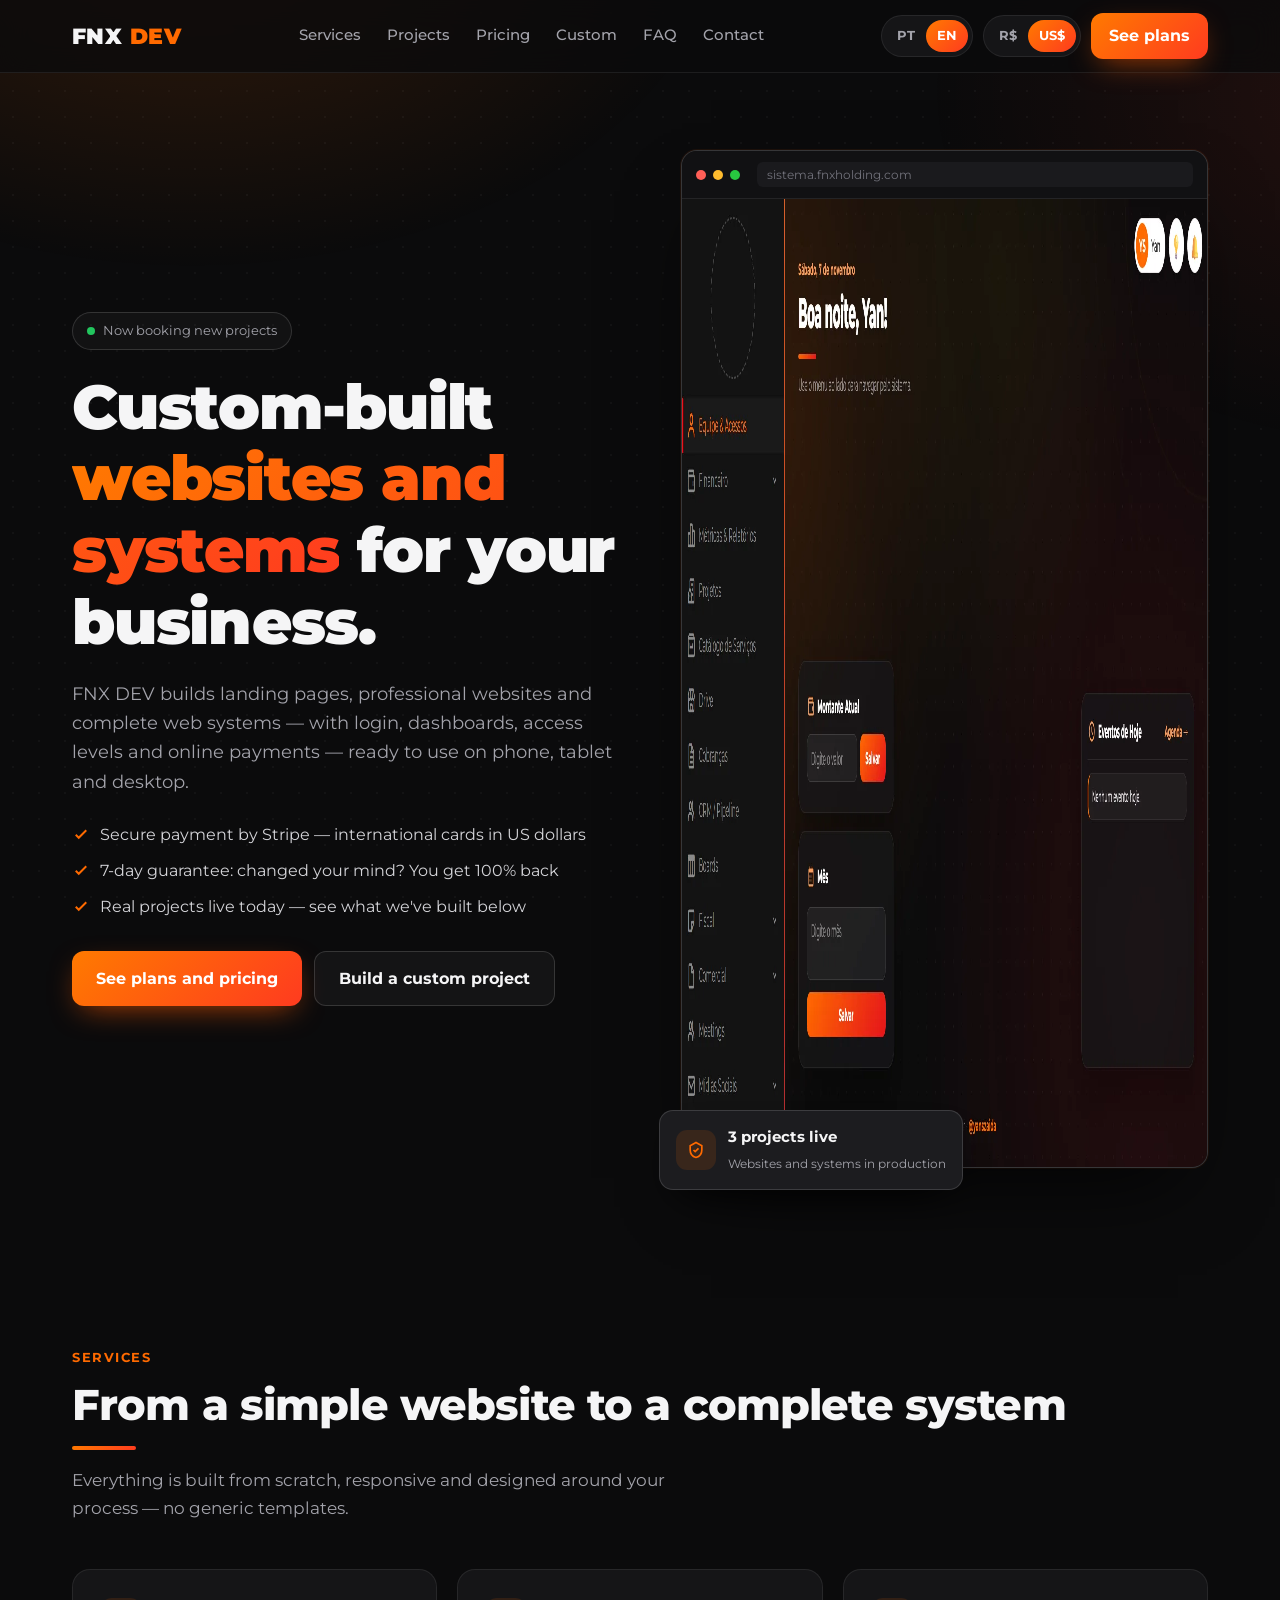
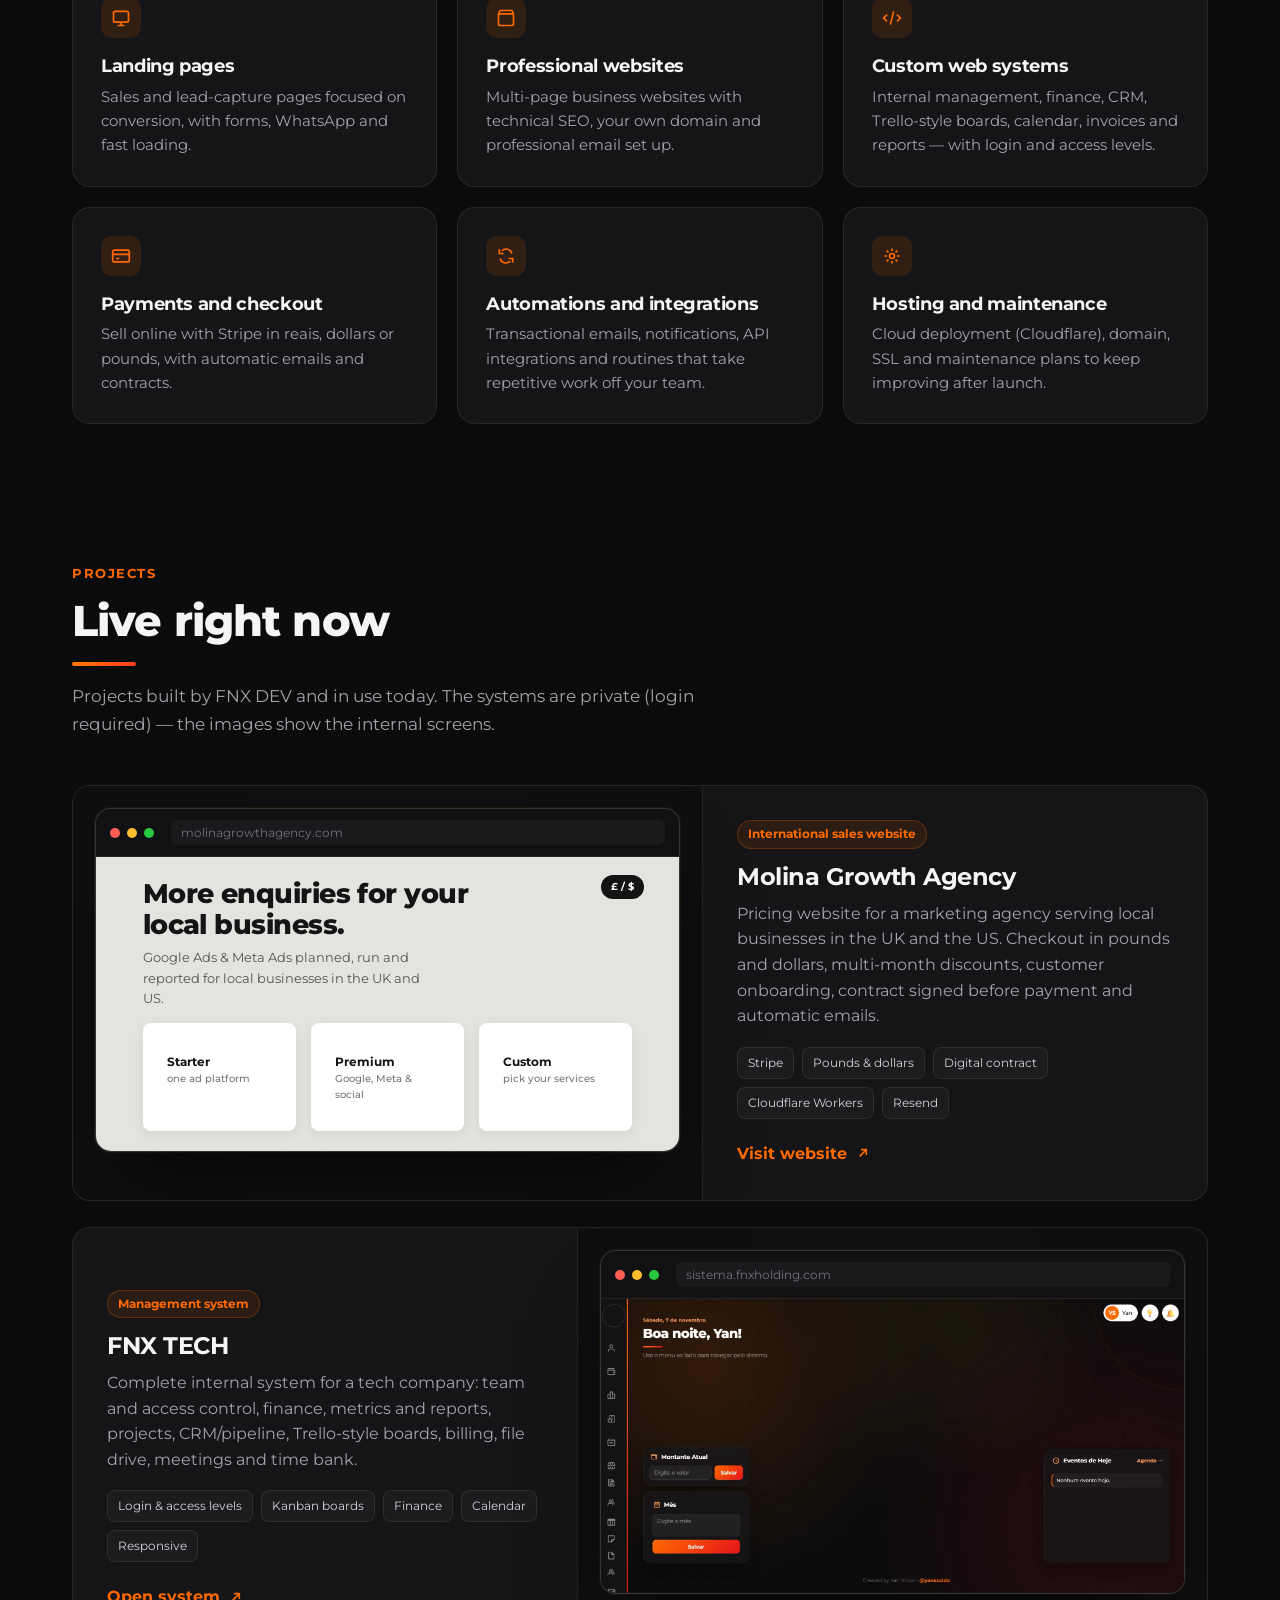
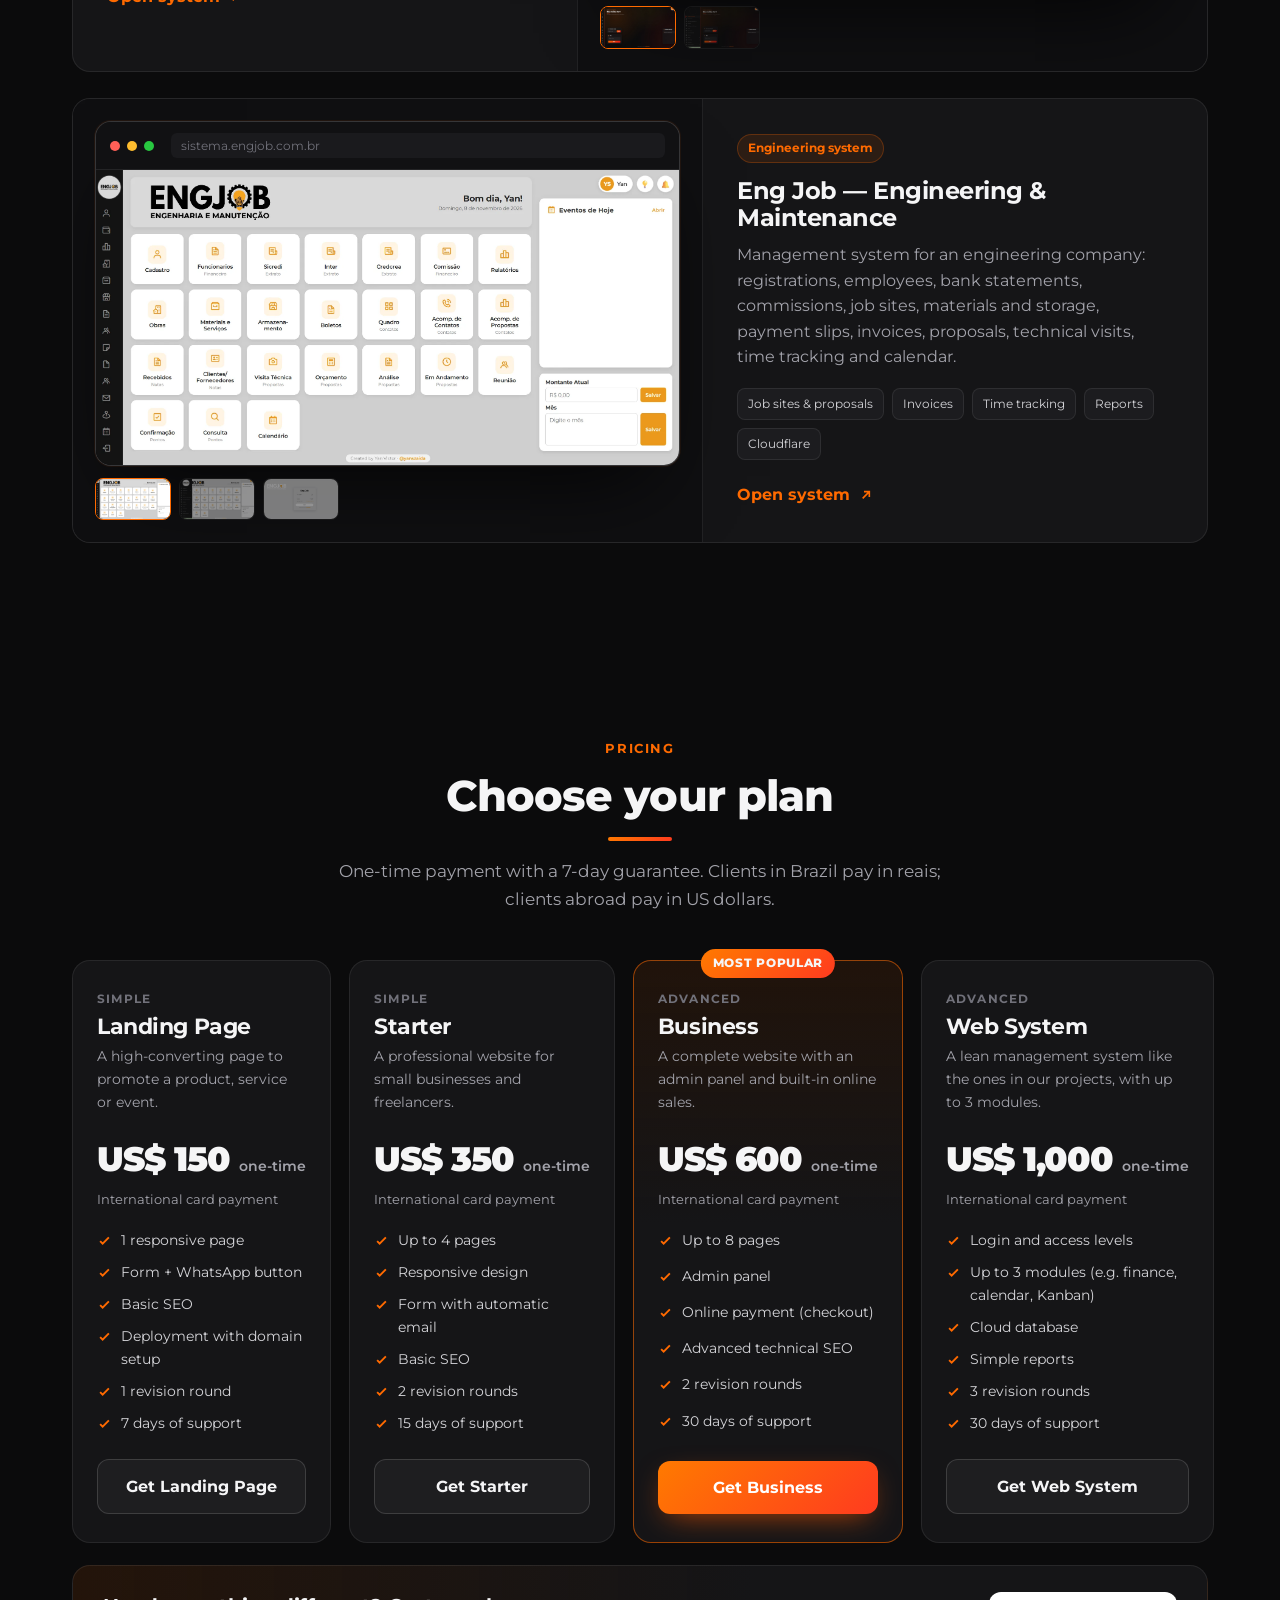
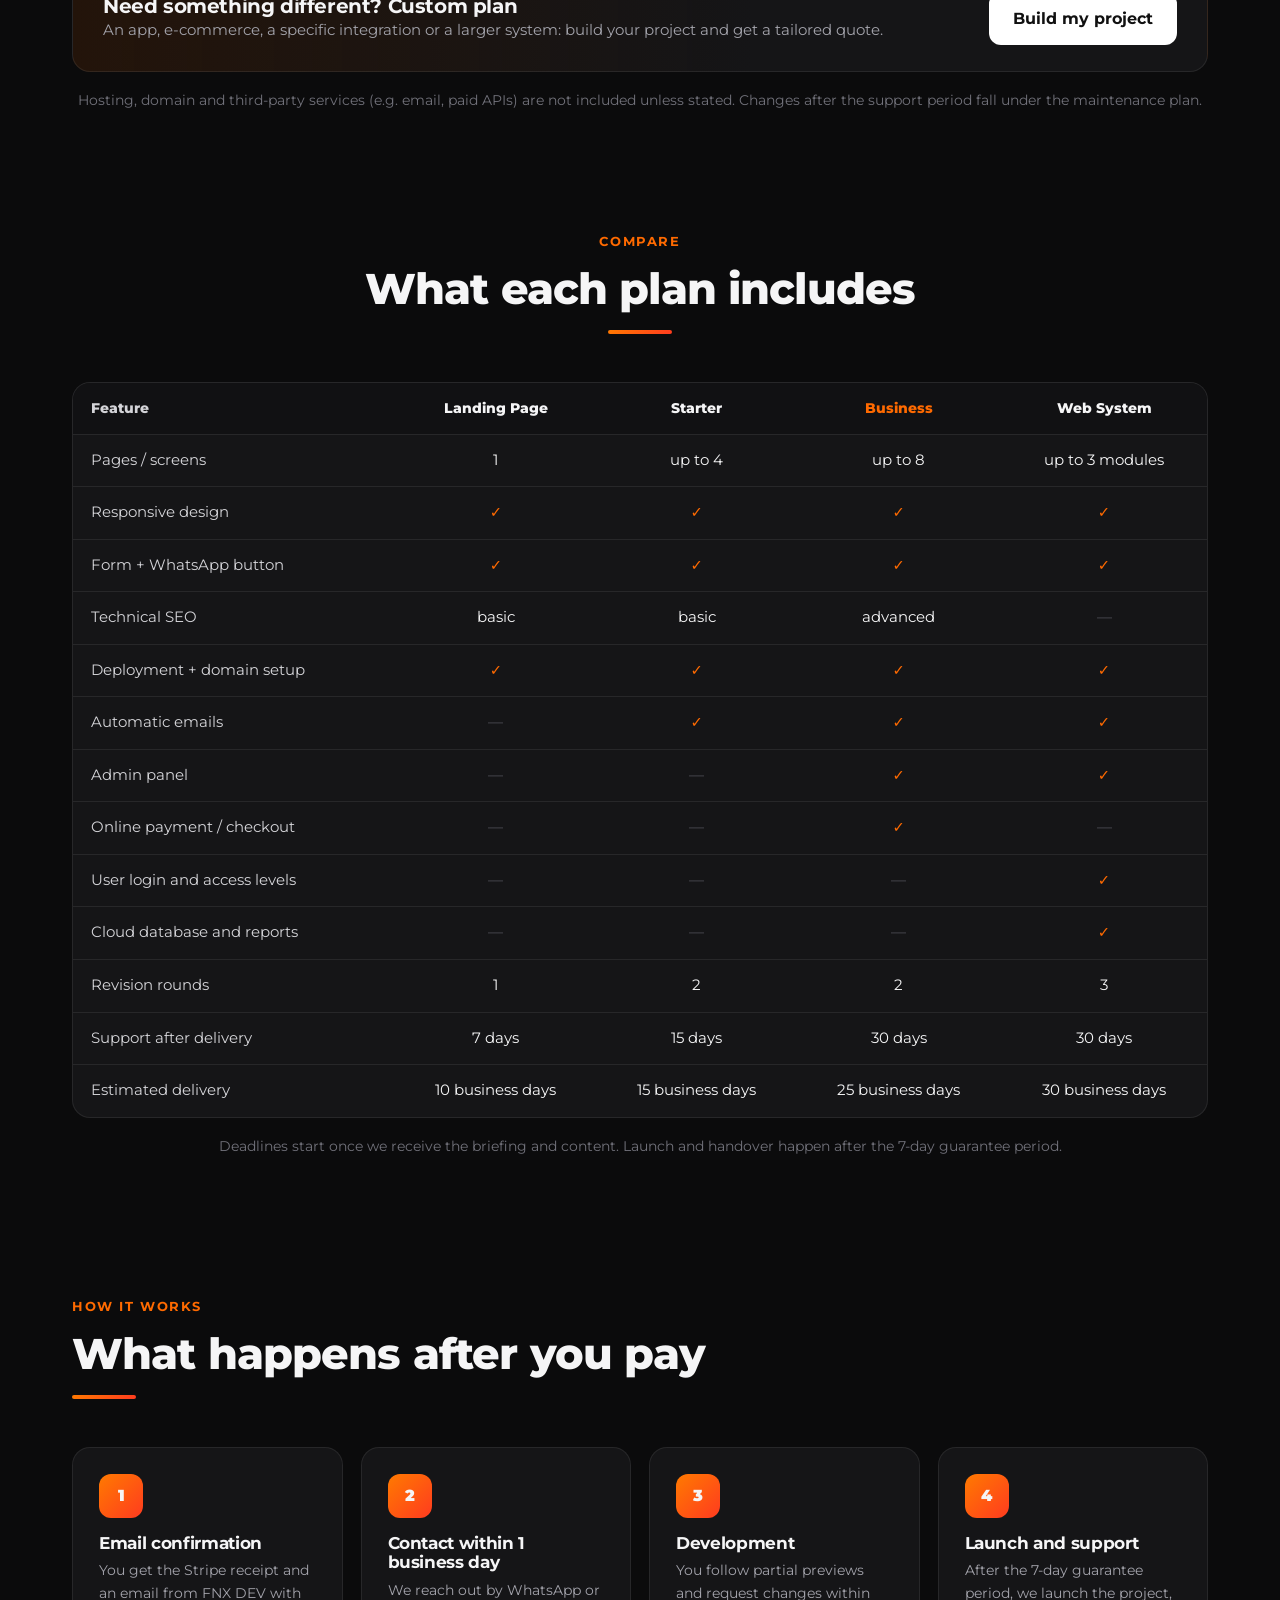
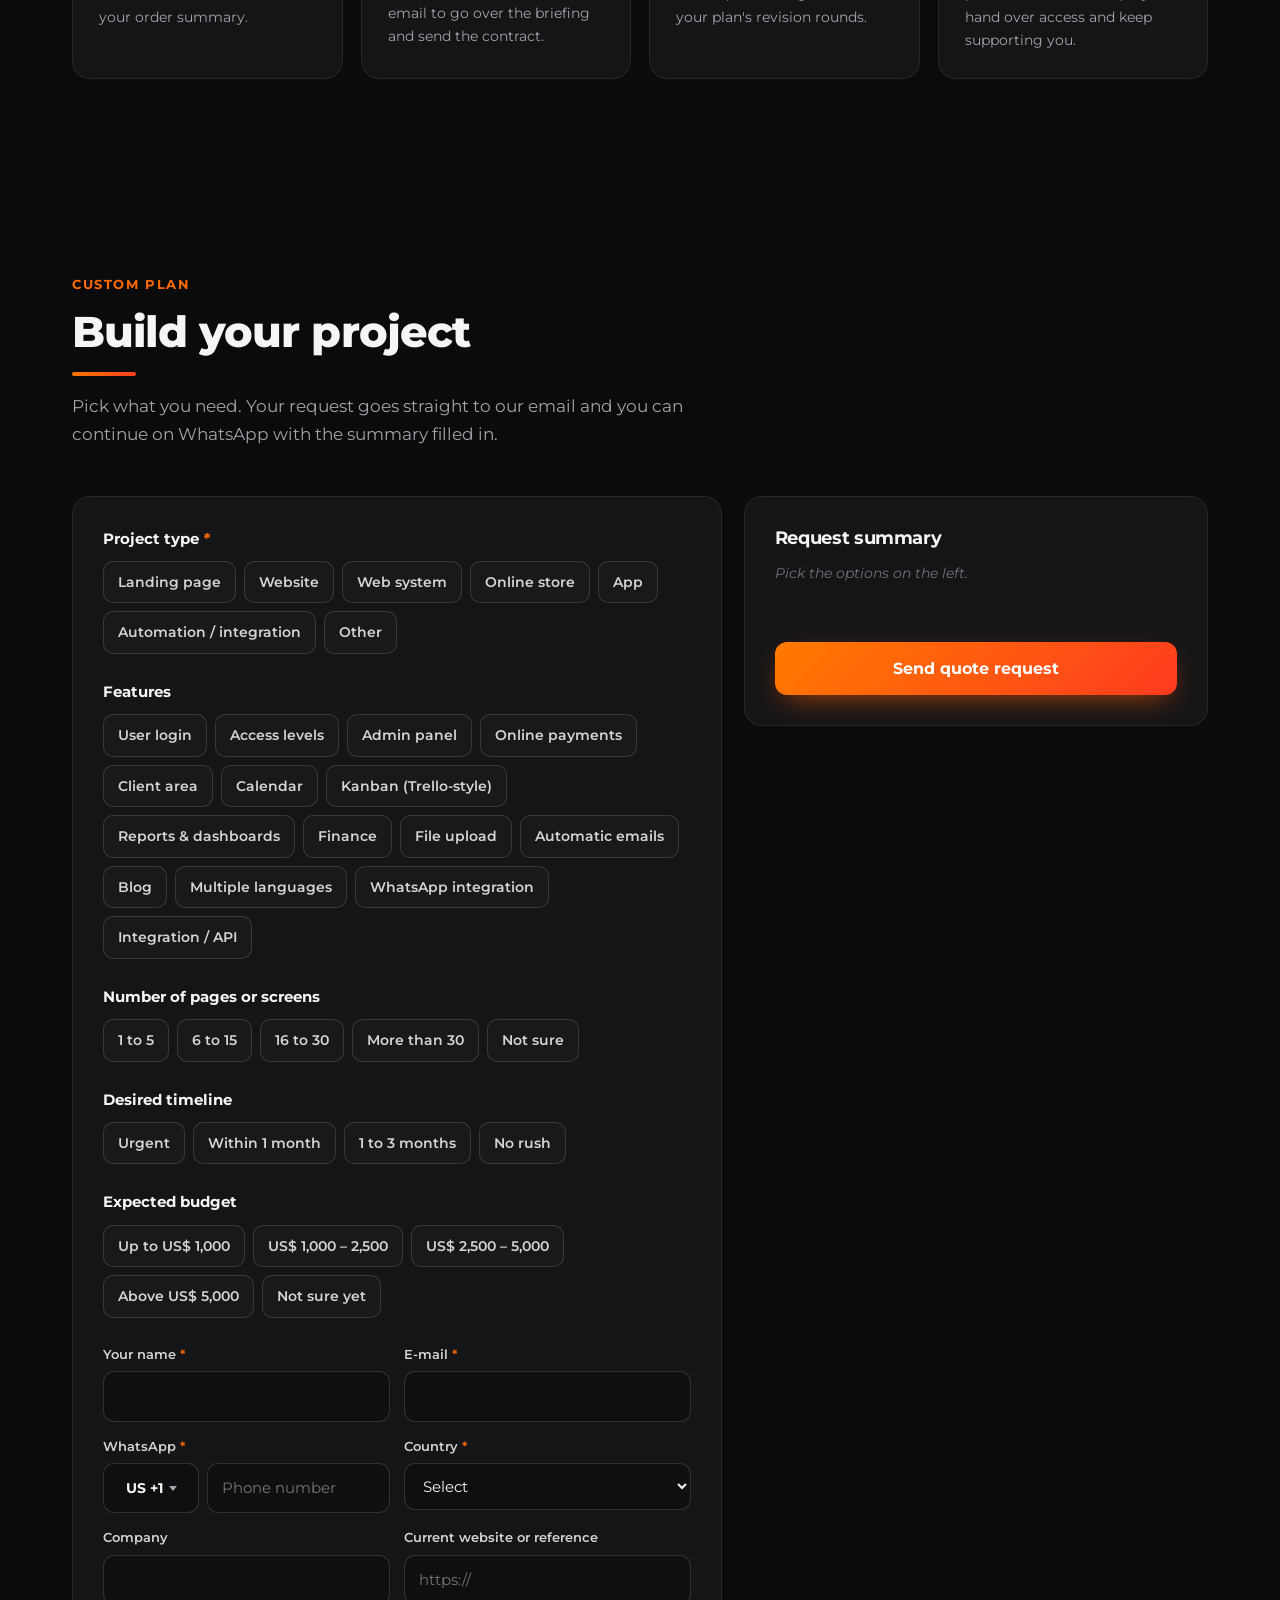
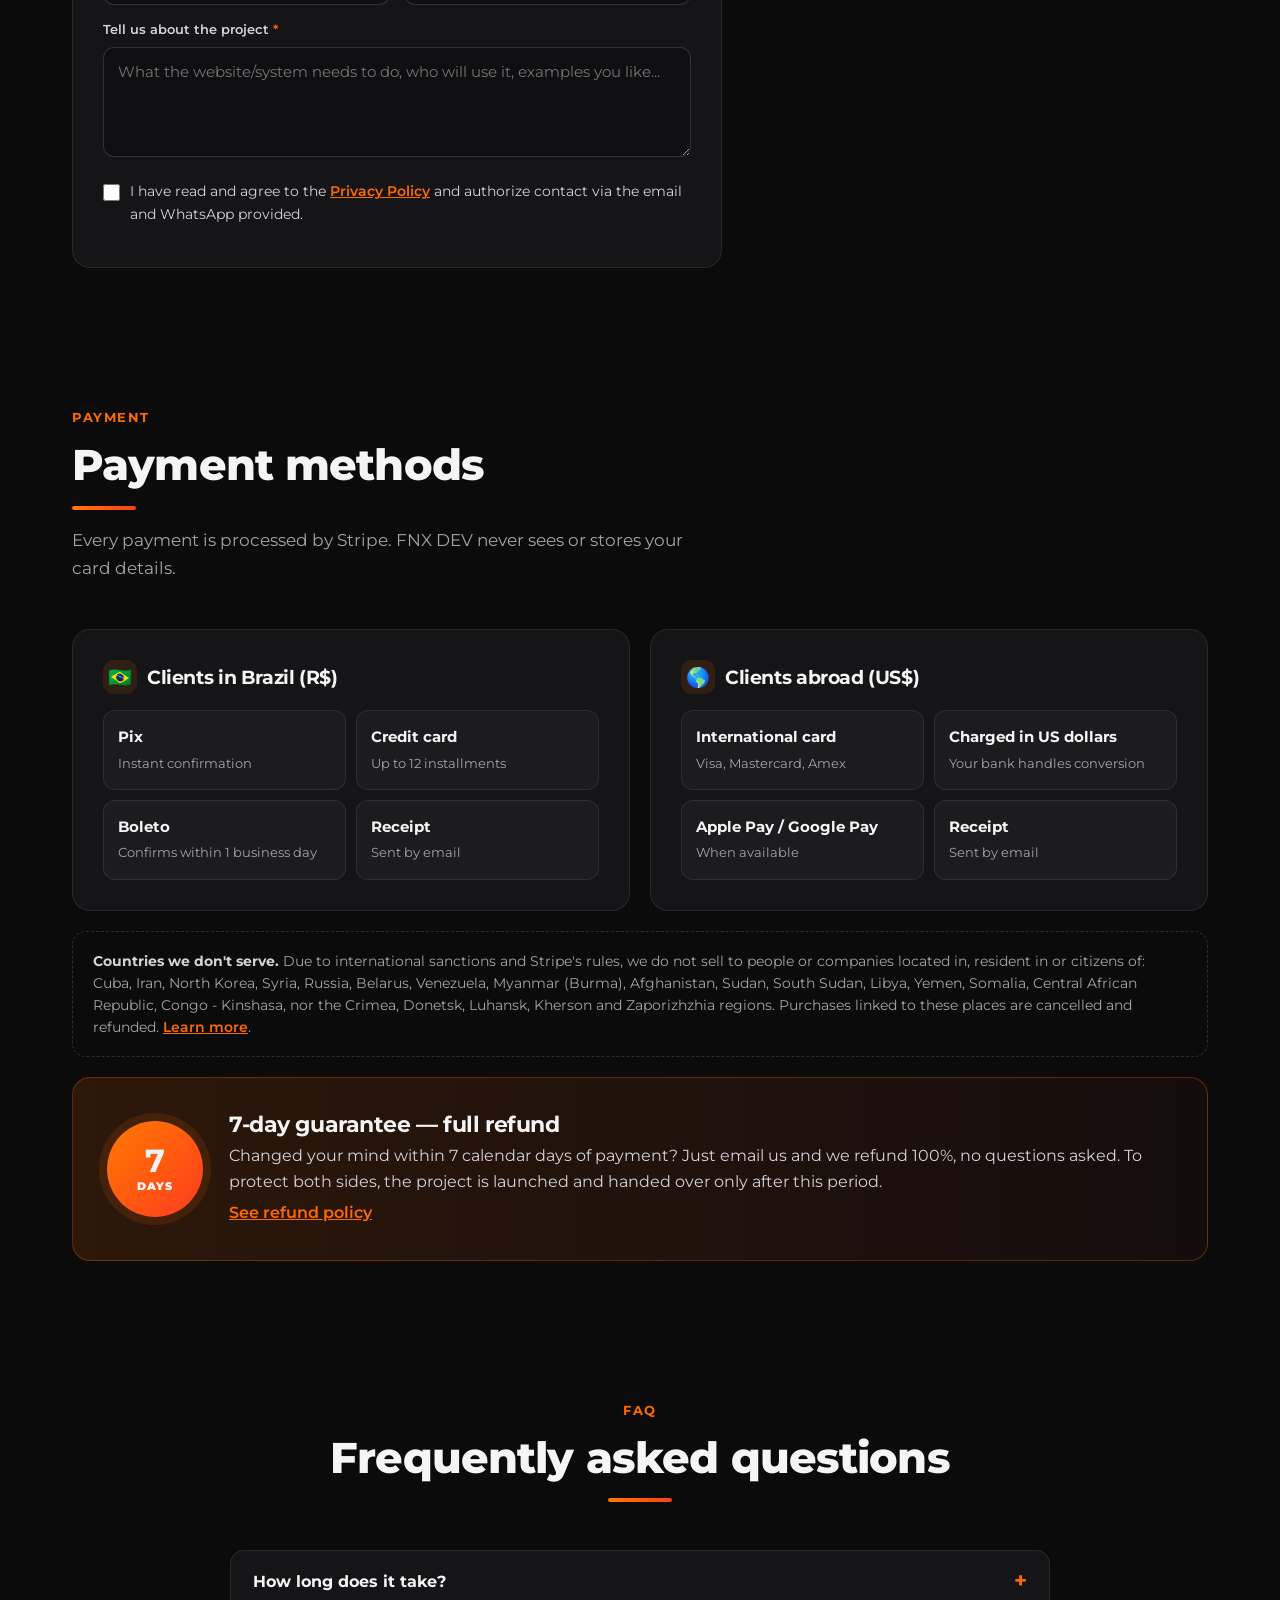
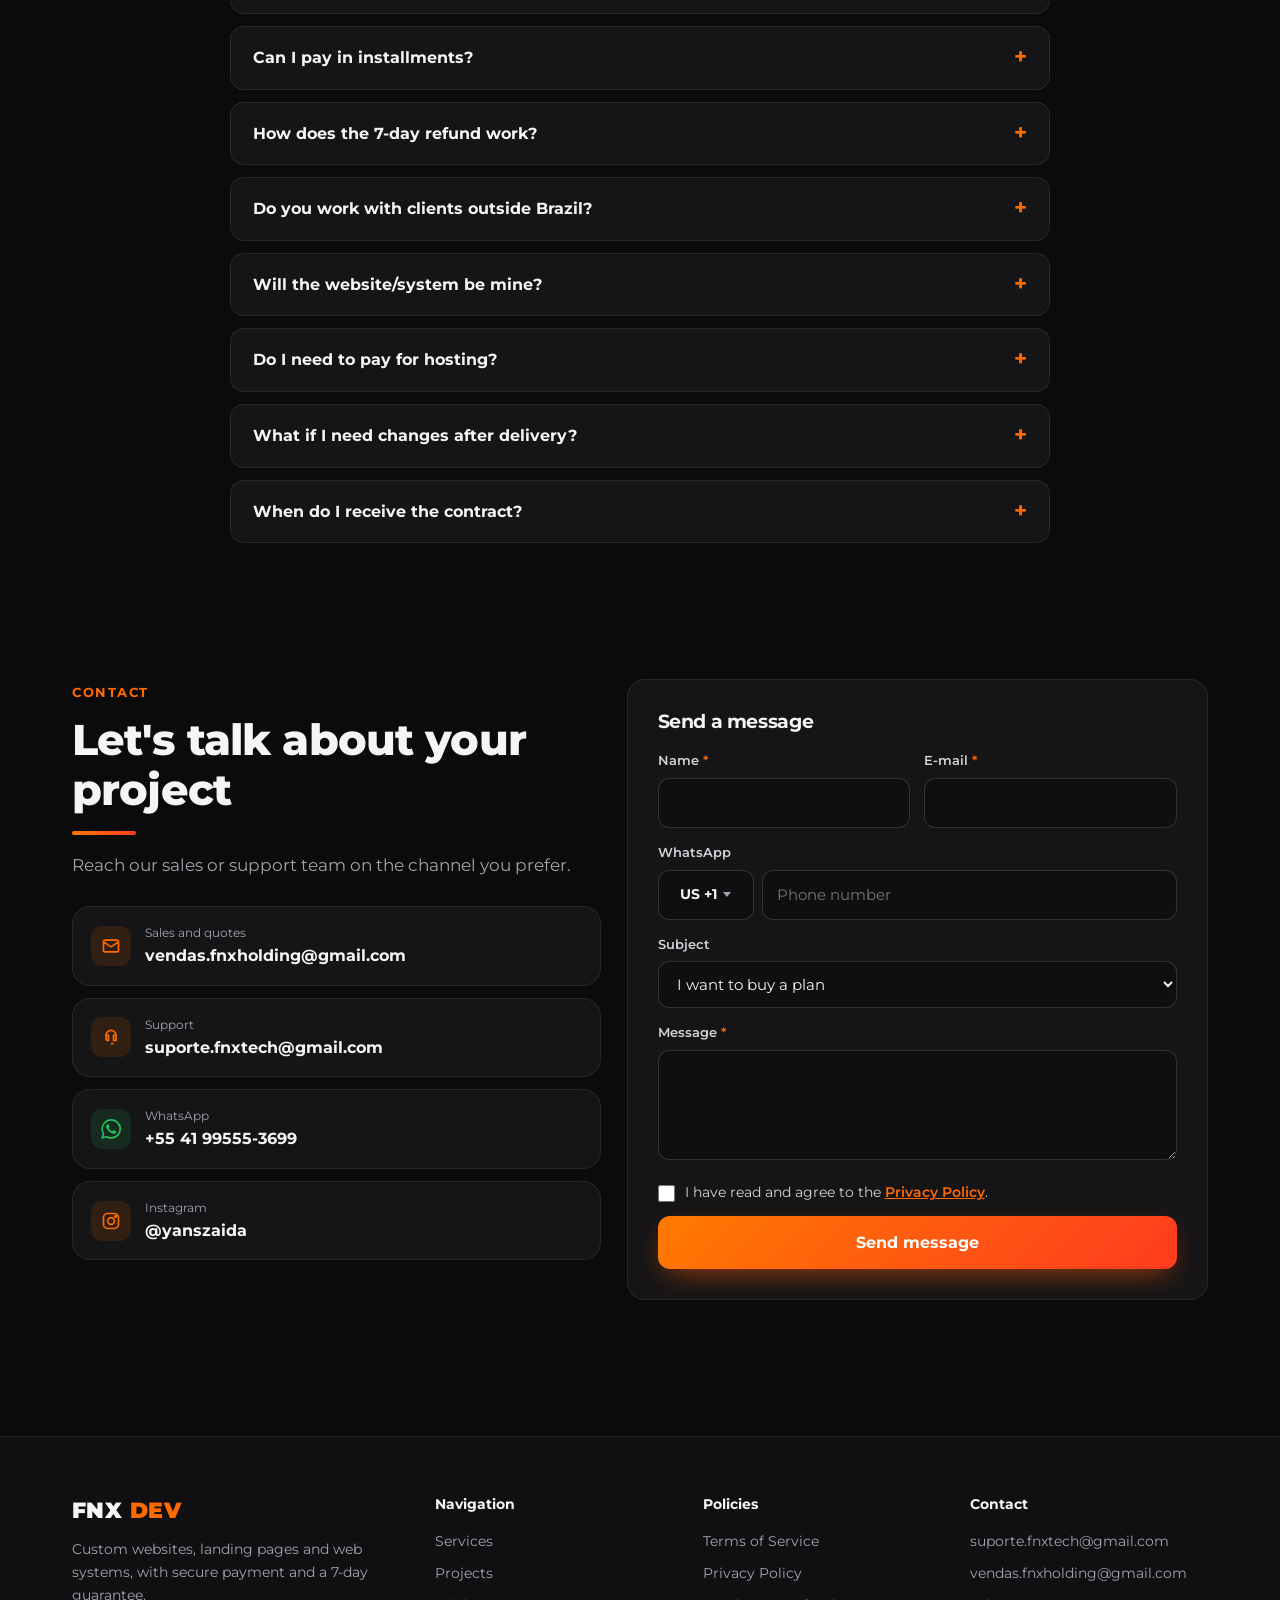
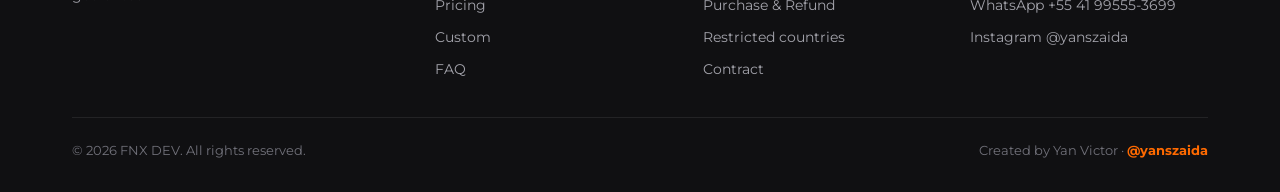
==== public/index.html @ 7e4f36eb "Seletor de pais no WhatsApp com formato de cada pais" ====
<!DOCTYPE html>
<html lang="pt-BR">
<head>
<meta charset="UTF-8">
<meta name="viewport" content="width=device-width, initial-scale=1.0">
<title>FNX DEV — Sites e sistemas sob medida</title>
<meta name="description" content="FNX DEV: desenvolvimento de sites, landing pages e sistemas web sob medida. Pagamento seguro no Brasil e no exterior e garantia de 7 dias.">
<meta name="theme-color" content="#0b0b0c">
<meta property="og:title" content="FNX DEV — Sites e sistemas sob medida">
<meta property="og:description" content="Sites, landing pages e sistemas web sob medida. Pagamento seguro e garantia de 7 dias.">
<link rel="preconnect" href="https://fonts.googleapis.com">
<link rel="preconnect" href="https://fonts.gstatic.com" crossorigin>
<link href="https://fonts.googleapis.com/css2?family=Montserrat:wght@400;500;600;700;800;900&display=swap" rel="stylesheet">
<style>
:root{
  --bg:#0b0b0c; --bg2:#101012; --card:#151517; --card2:#1c1c1f; --line:rgba(255,255,255,.08); --line2:rgba(255,255,255,.14);
  --text:#f5f5f6; --muted:#a3a3ab; --dim:#71717a;
  --or:#ff6a00; --or2:#ff3b1f; --grad:linear-gradient(135deg,#ff7a00 0%,#ff3b1f 100%);
  --ok:#22c55e; --err:#ef4444; --r:18px;
}
*{box-sizing:border-box;margin:0;padding:0}
html{scroll-behavior:smooth;scroll-padding-top:84px}
body{font-family:'Montserrat',system-ui,sans-serif;background:var(--bg);color:var(--text);line-height:1.6;-webkit-font-smoothing:antialiased;overflow-x:hidden}
body::before{content:"";position:fixed;inset:0;z-index:-1;pointer-events:none;
  background:radial-gradient(900px 600px at 15% -10%,rgba(255,106,0,.16),transparent 60%),radial-gradient(800px 600px at 110% 10%,rgba(255,59,31,.10),transparent 60%),
  radial-gradient(rgba(255,255,255,.035) 1px,transparent 1px) 0 0/26px 26px}
a{color:inherit;text-decoration:none}
img{max-width:100%;display:block}
button,input,select,textarea{font:inherit;color:inherit}
.wrap{max-width:1180px;margin:0 auto;padding:0 22px}
.section{padding:96px 0}
.eyebrow{display:inline-block;color:var(--or);font-weight:700;font-size:.82rem;letter-spacing:.12em;text-transform:uppercase;margin-bottom:12px}
h1,h2,h3{line-height:1.15;letter-spacing:-.02em}
h2{font-size:clamp(1.9rem,3.6vw,2.7rem);font-weight:800}
.lead{color:var(--muted);font-size:1.08rem;max-width:640px}
.head{margin-bottom:48px}
.head.center{text-align:center}.head.center .lead{margin:12px auto 0}
.bar{width:64px;height:4px;border-radius:4px;background:var(--grad);margin:16px 0}
.head.center .bar{margin:16px auto}
.grad-text{background:var(--grad);-webkit-background-clip:text;background-clip:text;color:transparent}

.btn{display:inline-flex;align-items:center;justify-content:center;gap:10px;border:0;cursor:pointer;border-radius:12px;padding:14px 24px;font-weight:700;font-size:.98rem;transition:transform .15s,box-shadow .2s,background .2s,opacity .2s;white-space:nowrap}
.btn:active{transform:scale(.98)}
.btn-primary{background:var(--grad);color:#fff;box-shadow:0 10px 30px -10px rgba(255,90,0,.7)}
.btn-primary:hover{box-shadow:0 14px 36px -10px rgba(255,90,0,.9)}
.btn-ghost{background:rgba(255,255,255,.04);border:1px solid var(--line2);color:var(--text)}
.btn-ghost:hover{background:rgba(255,255,255,.08)}
.btn-white{background:#fff;color:#111}
.btn-block{width:100%}
.btn[disabled]{opacity:.55;cursor:not-allowed}

header{position:fixed;top:0;left:0;right:0;z-index:50;background:rgba(11,11,12,.78);backdrop-filter:blur(14px);border-bottom:1px solid var(--line)}
.nav{display:flex;align-items:center;justify-content:space-between;height:72px;gap:20px}
.brand{font-weight:900;font-size:1.35rem;letter-spacing:.02em}
.brand span{color:var(--or)}
.menu{display:flex;gap:26px;font-weight:500;font-size:.93rem;color:var(--muted)}
.menu a:hover{color:var(--text)}
.nav-right{display:flex;align-items:center;gap:10px}
.cur{display:flex;background:var(--card);border:1px solid var(--line);border-radius:999px;padding:4px}
.cur button{border:0;background:transparent;padding:6px 11px;border-radius:999px;font-weight:700;font-size:.8rem;color:var(--muted);cursor:pointer}
.cur button.on{background:var(--grad);color:#fff}
.burger{display:none;background:transparent;border:1px solid var(--line2);border-radius:10px;width:42px;height:42px;cursor:pointer}
.burger svg{margin:auto}
.mobile{display:none;border-top:1px solid var(--line);padding:14px 22px 20px}
.mobile a{display:block;padding:10px 0;color:var(--muted);font-weight:600}
.mobile.open{display:block}

.hero{padding:150px 0 80px}
.hero-grid{display:grid;grid-template-columns:1.05fr 1fr;gap:56px;align-items:center}
.badge{display:inline-flex;align-items:center;gap:8px;border:1px solid var(--line2);background:rgba(255,255,255,.03);border-radius:999px;padding:7px 14px;font-size:.84rem;color:var(--muted);margin-bottom:22px}
.dot{width:8px;height:8px;border-radius:50%;background:var(--ok);box-shadow:0 0 0 0 rgba(34,197,94,.6);animation:pulse 2s infinite}
@keyframes pulse{70%{box-shadow:0 0 0 8px rgba(34,197,94,0)}100%{box-shadow:0 0 0 0 rgba(34,197,94,0)}}
.hero h1{font-size:clamp(2.4rem,5.2vw,3.9rem);font-weight:900}
.hero p.lead{margin:20px 0 26px;font-size:1.15rem}
.checks{list-style:none;display:grid;gap:10px;margin-bottom:32px}
.checks li{display:flex;gap:10px;align-items:flex-start;color:#d4d4d8}
.checks svg{flex:none;margin-top:3px;color:var(--or)}
.cta-row{display:flex;gap:12px;flex-wrap:wrap}
.browser{border-radius:16px;overflow:hidden;border:1px solid var(--line2);background:var(--card);box-shadow:0 40px 80px -30px rgba(0,0,0,.8),0 0 0 1px rgba(255,106,0,.08)}
.browser-bar{display:flex;align-items:center;gap:7px;padding:11px 14px;background:#111113;border-bottom:1px solid var(--line)}
.browser-bar i{width:10px;height:10px;border-radius:50%;background:#3a3a3f}
.browser-bar i:nth-child(1){background:#ff5f57}.browser-bar i:nth-child(2){background:#febc2e}.browser-bar i:nth-child(3){background:#28c840}
.browser-bar span{margin-left:10px;font-size:.75rem;color:var(--dim);background:#1a1a1d;border-radius:6px;padding:3px 10px;flex:1;overflow:hidden;text-overflow:ellipsis;white-space:nowrap}
.hero-visual{position:relative}
.hero-visual .float{position:absolute;bottom:-22px;left:-22px;background:var(--card2);border:1px solid var(--line2);border-radius:14px;padding:14px 16px;display:flex;gap:12px;align-items:center;box-shadow:0 20px 40px -20px #000}
.float b{display:block;font-size:.95rem}.float small{color:var(--muted);font-size:.78rem}
.ico{width:40px;height:40px;border-radius:11px;display:grid;place-items:center;background:rgba(255,106,0,.12);color:var(--or);flex:none}

.card{background:var(--card);border:1px solid var(--line);border-radius:var(--r)}
.grid3{display:grid;grid-template-columns:repeat(3,1fr);gap:20px}
.svc{padding:28px;transition:border-color .2s,transform .2s}
.svc:hover{border-color:rgba(255,106,0,.35);transform:translateY(-4px)}
.svc h3{font-size:1.12rem;margin:18px 0 8px}
.svc p{color:var(--muted);font-size:.95rem}

.projects{display:grid;gap:26px}
.proj{display:grid;grid-template-columns:1.25fr 1fr;overflow:hidden}
.proj:nth-child(even){grid-template-columns:1fr 1.25fr}
.proj:nth-child(even) .proj-media{order:2}
.proj-media{background:#0f0f11;padding:22px;border-right:1px solid var(--line)}
.proj:nth-child(even) .proj-media{border-right:0;border-left:1px solid var(--line)}
.shot{aspect-ratio:1917/967;background:#0b0b0c;overflow:hidden;position:relative}
.shot img{width:100%;height:100%;object-fit:cover;object-position:top left}
.thumbs{display:flex;gap:8px;margin-top:12px}
.thumbs button{border:1px solid var(--line2);background:#000;border-radius:8px;overflow:hidden;width:76px;aspect-ratio:16/9;cursor:pointer;opacity:.55;padding:0;transition:opacity .2s,border-color .2s}
.thumbs button.on,.thumbs button:hover{opacity:1;border-color:var(--or)}
.thumbs img{width:100%;height:100%;object-fit:cover;object-position:top left}
.proj-body{padding:34px;display:flex;flex-direction:column;justify-content:center}
.tag{display:inline-block;font-size:.74rem;font-weight:700;color:var(--or);background:rgba(255,106,0,.1);border:1px solid rgba(255,106,0,.25);padding:4px 10px;border-radius:999px;margin-bottom:14px;width:max-content}
.proj-body h3{font-size:1.5rem;margin-bottom:10px}
.proj-body p{color:var(--muted);margin-bottom:18px}
.chips{display:flex;flex-wrap:wrap;gap:8px;margin-bottom:22px}
.chips span{font-size:.78rem;color:#d4d4d8;background:var(--card2);border:1px solid var(--line);padding:5px 10px;border-radius:8px}
.link-out{display:inline-flex;align-items:center;gap:8px;font-weight:700;color:var(--or)}
.link-out:hover{text-decoration:underline}
.mock{position:absolute;inset:0;background:#E3E3DF;color:#141414;padding:7% 8%;display:flex;flex-direction:column;justify-content:center}
.mock h4{font-size:clamp(1rem,2.4vw,1.7rem);font-weight:800;letter-spacing:-.02em;max-width:70%;line-height:1.15}
.mock p{font-size:clamp(.6rem,1vw,.8rem);color:#555;margin:8px 0 14px;max-width:60%}
.mock .mp{display:flex;gap:3%}
.mock .mp div{flex:1;background:#fff;border-radius:8px;padding:6% 5%;font-size:clamp(.5rem,.9vw,.72rem);font-weight:700;box-shadow:0 4px 14px rgba(0,0,0,.07)}
.mock .mp div small{display:block;font-weight:500;color:#777}
.mock .pill{position:absolute;top:6%;right:6%;background:#141414;color:#fff;border-radius:999px;font-size:clamp(.5rem,.8vw,.68rem);padding:4px 10px;font-weight:700}

.plans{display:grid;grid-template-columns:repeat(4,1fr);gap:18px;align-items:stretch}
.plan{padding:28px 24px;display:flex;flex-direction:column;position:relative;transition:transform .2s,border-color .2s}
.plan:hover{transform:translateY(-4px);border-color:var(--line2)}
.plan.pop{border-color:rgba(255,106,0,.55);background:linear-gradient(180deg,rgba(255,106,0,.09),var(--card) 45%)}
.plan .ribbon{position:absolute;top:-12px;left:50%;transform:translateX(-50%);background:var(--grad);font-size:.72rem;font-weight:800;padding:5px 12px;border-radius:999px;letter-spacing:.06em;white-space:nowrap}
.plan .lvl{font-size:.75rem;font-weight:700;color:var(--dim);text-transform:uppercase;letter-spacing:.1em}
.plan h3{font-size:1.35rem;margin:6px 0 6px}
.plan .desc{color:var(--muted);font-size:.9rem;min-height:66px}
.price{margin:18px 0 4px;font-size:2.1rem;font-weight:900;letter-spacing:-.03em}
.price{white-space:nowrap}
.price small{font-size:.85rem;font-weight:600;color:var(--muted);letter-spacing:0}
.inst{font-size:.8rem;color:var(--muted);min-height:20px;margin-bottom:18px}
.plan ul{list-style:none;display:grid;gap:9px;margin-bottom:24px;flex:1}
.plan li{display:flex;gap:9px;font-size:.9rem;color:#d4d4d8}
.plan li svg{flex:none;margin-top:4px;color:var(--or)}
.custom-strip{margin-top:22px;padding:26px 30px;display:flex;align-items:center;justify-content:space-between;gap:20px;flex-wrap:wrap;background:linear-gradient(90deg,rgba(255,106,0,.1),var(--card) 60%)}
.custom-strip>div{flex:1 1 420px}
.custom-strip h3{font-size:1.25rem}.custom-strip p{color:var(--muted);font-size:.95rem}
.note{font-size:.85rem;color:var(--dim);margin-top:18px;text-align:center}

.table-wrap{overflow-x:auto;border:1px solid var(--line);border-radius:var(--r);background:var(--card)}
table{width:100%;border-collapse:collapse;min-width:720px;font-size:.92rem}
th,td{padding:14px 18px;text-align:center;border-bottom:1px solid var(--line)}
th:first-child,td:first-child{text-align:left;color:#d4d4d8}
thead th{background:#111113;font-weight:800;font-size:.9rem}
thead th.hl{color:var(--or)}
tbody tr:last-child td{border-bottom:0}
td.y{color:var(--or);font-weight:800}td.n{color:#52525b}

.steps{display:grid;grid-template-columns:repeat(4,1fr);gap:18px}
.step{padding:26px}
.step .num{width:44px;height:44px;border-radius:12px;background:var(--grad);display:grid;place-items:center;font-weight:900;margin-bottom:16px}
.step h3{font-size:1.05rem;margin-bottom:6px}.step p{color:var(--muted);font-size:.9rem}

.builder{display:grid;grid-template-columns:1.4fr 1fr;gap:22px;align-items:start}
.builder .card{padding:30px}
.group{margin-bottom:26px}
.group>.lbl{display:block;font-weight:700;margin-bottom:10px;font-size:.95rem}
.opts{display:flex;flex-wrap:wrap;gap:8px}
.opt{position:relative}
.opt input{position:absolute;opacity:0;pointer-events:none}
.opt span{display:inline-flex;align-items:center;gap:6px;padding:9px 14px;border:1px solid var(--line2);border-radius:10px;font-size:.88rem;font-weight:600;color:#d4d4d8;cursor:pointer;transition:all .15s;background:rgba(255,255,255,.02)}
.opt input:checked+span{border-color:var(--or);background:rgba(255,106,0,.12);color:#fff}
.opt input:focus-visible+span{outline:2px solid var(--or);outline-offset:2px}
.summary{position:sticky;top:96px}
.summary h3{font-size:1.15rem;margin-bottom:14px}
.summary ul{list-style:none;display:grid;gap:8px;font-size:.9rem;color:#d4d4d8;margin-bottom:20px;min-height:60px}
.summary li b{color:var(--muted);font-weight:600;display:block;font-size:.76rem;text-transform:uppercase;letter-spacing:.06em}
.summary .empty{color:var(--dim);font-style:italic}

.f-grid{display:grid;grid-template-columns:1fr 1fr;gap:14px}
.f-grid .full{grid-column:1/-1}
.field label{display:block;font-size:.84rem;font-weight:600;color:#d4d4d8;margin-bottom:6px}
.field label em{color:var(--or);font-style:normal}
.field input,.field select,.field textarea{width:100%;background:#0f0f11;border:1px solid var(--line2);border-radius:11px;padding:12px 14px;outline:none;transition:border-color .15s,box-shadow .15s;font-size:.95rem}
.field textarea{resize:vertical;min-height:110px}
.field input:focus,.field select:focus,.field textarea:focus{border-color:var(--or);box-shadow:0 0 0 3px rgba(255,106,0,.18)}
.field select option{background:#151517}
.field small{display:block;color:var(--dim);font-size:.76rem;margin-top:5px}
.field.bad input,.field.bad select,.field.bad textarea{border-color:var(--err)}
.tel-wrap{display:flex;gap:8px}
.tel-wrap .tel-num{flex:1;min-width:0}
.ddi{position:relative;flex:none;width:96px}
.ddi-view{display:flex;align-items:center;justify-content:center;gap:6px;height:100%;min-height:46px;background:#0f0f11;border:1px solid var(--line2);border-radius:11px;font-size:.9rem;font-weight:700;padding:0 10px;white-space:nowrap;transition:border-color .15s,box-shadow .15s}
.ddi-view::after{content:"";width:0;height:0;border-left:4px solid transparent;border-right:4px solid transparent;border-top:5px solid var(--muted)}
.ddi-sel{position:absolute;inset:0;width:100%;height:100%;opacity:0;cursor:pointer;font-size:16px}
.ddi:focus-within .ddi-view{border-color:var(--or);box-shadow:0 0 0 3px rgba(255,106,0,.18)}
.field.bad .ddi-view{border-color:var(--err)}
.hp{position:absolute;left:-9999px;width:1px;height:1px;opacity:0}
.chk{display:flex;gap:10px;align-items:flex-start;font-size:.88rem;color:#d4d4d8;margin-bottom:12px;cursor:pointer}
.chk input{margin-top:4px;accent-color:var(--or);width:17px;height:17px;flex:none}
.chk a,.inline-link{color:var(--or);text-decoration:underline;cursor:pointer;background:none;border:0;padding:0;font-weight:600}
.msg{margin-top:14px;font-size:.9rem;padding:12px 14px;border-radius:10px;display:none}
.msg.err{display:block;background:rgba(239,68,68,.1);border:1px solid rgba(239,68,68,.35);color:#fca5a5}
.msg.ok{display:block;background:rgba(34,197,94,.1);border:1px solid rgba(34,197,94,.35);color:#86efac}

.pay-grid{display:grid;grid-template-columns:1fr 1fr;gap:20px}
.pay{padding:30px}
.pay h3{display:flex;align-items:center;gap:10px;font-size:1.2rem;margin-bottom:16px}
.pm{display:grid;grid-template-columns:1fr 1fr;gap:10px}
.pm div{background:var(--card2);border:1px solid var(--line);border-radius:12px;padding:14px}
.pm b{display:block;font-size:.95rem}.pm small{color:var(--muted);font-size:.8rem}
.restrict{margin-top:20px;padding:18px 20px;border-radius:14px;border:1px dashed var(--line2);color:var(--muted);font-size:.86rem}
.guarantee{margin-top:20px;padding:34px;display:flex;gap:26px;align-items:center;background:linear-gradient(90deg,rgba(255,106,0,.14),rgba(255,59,31,.04));border-color:rgba(255,106,0,.3)}
.seal{width:96px;height:96px;flex:none;border-radius:50%;background:var(--grad);display:grid;place-items:center;text-align:center;font-weight:900;line-height:1;box-shadow:0 0 0 8px rgba(255,106,0,.12)}
.seal b{font-size:2rem;display:block}.seal small{font-size:.66rem;letter-spacing:.08em}
.guarantee h3{font-size:1.35rem;margin-bottom:6px}.guarantee p{color:#d4d4d8}

.faq{max-width:820px;margin:0 auto;display:grid;gap:12px}
.faq details{background:var(--card);border:1px solid var(--line);border-radius:14px;padding:18px 22px}
.faq details[open]{border-color:rgba(255,106,0,.3)}
.faq summary{cursor:pointer;font-weight:700;list-style:none;display:flex;justify-content:space-between;gap:16px}
.faq summary::-webkit-details-marker{display:none}
.faq summary::after{content:"+";color:var(--or);font-size:1.4rem;line-height:1;transition:transform .2s}
.faq details[open] summary::after{transform:rotate(45deg)}
.faq p{color:var(--muted);margin-top:12px;font-size:.95rem}

.contact-grid{display:grid;grid-template-columns:1fr 1.1fr;gap:26px}
.c-list{display:grid;gap:12px;margin-top:28px}
.c-item{display:flex;gap:14px;align-items:center;padding:16px 18px;transition:border-color .2s}
.c-item:hover{border-color:rgba(255,106,0,.4)}
.c-item small{display:block;color:var(--muted);font-size:.78rem}.c-item b{font-size:.98rem;word-break:break-all}
.contact-grid form{padding:30px}

footer{border-top:1px solid var(--line);padding:56px 0 30px;margin-top:40px;background:var(--bg2)}
.f-cols{display:grid;grid-template-columns:1.4fr 1fr 1fr 1fr;gap:30px;margin-bottom:36px}
footer h4{font-size:.9rem;margin-bottom:14px}
footer ul{list-style:none;display:grid;gap:9px;font-size:.9rem;color:var(--muted)}
footer ul a:hover{color:var(--text)}
footer p{color:var(--muted);font-size:.9rem;max-width:320px;margin-top:10px}
.f-bottom{border-top:1px solid var(--line);padding-top:22px;display:flex;justify-content:space-between;gap:12px;flex-wrap:wrap;font-size:.84rem;color:var(--dim)}
.f-bottom a{color:var(--or);font-weight:700}

.modal{position:fixed;inset:0;z-index:100;background:rgba(0,0,0,.72);backdrop-filter:blur(6px);display:none;align-items:center;justify-content:center;padding:18px}
.modal.open{display:flex}
.modal-box{background:var(--card);border:1px solid var(--line2);border-radius:22px;width:100%;max-width:680px;max-height:92vh;overflow-y:auto;box-shadow:0 40px 100px -20px #000}
.modal-head{position:sticky;top:0;background:var(--card);z-index:2;padding:22px 26px 16px;border-bottom:1px solid var(--line)}
.modal-head .top{display:flex;justify-content:space-between;align-items:flex-start;gap:16px}
.modal-head h3{font-size:1.25rem}
.modal-head p{color:var(--muted);font-size:.88rem}
.x{background:var(--card2);border:1px solid var(--line);width:36px;height:36px;border-radius:10px;cursor:pointer;font-size:1.3rem;line-height:1;flex:none}
.stepper{display:flex;gap:8px;margin-top:16px}
.stepper div{flex:1;font-size:.76rem;font-weight:700;color:var(--dim);padding-top:8px;border-top:3px solid var(--card2)}
.stepper div.on{color:var(--text);border-color:var(--or)}
.modal-body{padding:24px 26px 26px}
.pane{display:none}.pane.on{display:block}
.review{background:#0f0f11;border:1px solid var(--line);border-radius:14px;padding:18px;margin-bottom:20px;font-size:.9rem}
.review div{display:flex;justify-content:space-between;gap:16px;padding:6px 0;border-bottom:1px dashed var(--line)}
.review div:last-child{border:0}
.review span{color:var(--muted)}.review b{text-align:right;word-break:break-word}
.review .total{font-size:1.1rem;padding-top:10px}
.modal-actions{display:flex;gap:10px;margin-top:20px}
.modal-actions .btn{flex:1}
.secure{display:flex;align-items:center;justify-content:center;gap:8px;color:var(--dim);font-size:.8rem;margin-top:14px}
.spin{width:18px;height:18px;border:2px solid rgba(255,255,255,.35);border-top-color:#fff;border-radius:50%;animation:sp .7s linear infinite;display:none}
.loading .spin{display:inline-block}
@keyframes sp{to{transform:rotate(360deg)}}

.reveal{opacity:0;transform:translateY(24px);transition:opacity .7s ease,transform .7s ease}
.reveal.in{opacity:1;transform:none}
@media (prefers-reduced-motion:reduce){.reveal{opacity:1;transform:none;transition:none}html{scroll-behavior:auto}}

@media (max-width:1060px){
  .plans{grid-template-columns:repeat(2,1fr)}
  .menu{display:none}.burger{display:grid}
}
@media (max-width:900px){
  .hero{padding-top:120px}
  .hero-grid,.builder,.contact-grid,.pay-grid{grid-template-columns:1fr}
  .grid3{grid-template-columns:1fr 1fr}
  .steps{grid-template-columns:1fr 1fr}
  .proj,.proj:nth-child(even){grid-template-columns:1fr}
  .proj:nth-child(even) .proj-media{order:0;border-left:0}
  .proj-media{border-right:0;border-bottom:1px solid var(--line)}
  .summary{position:static}
  .f-cols{grid-template-columns:1fr 1fr}
  .hero-visual .float{left:12px;bottom:-18px}
}
@media (max-width:600px){
  .section{padding:72px 0}
  .grid3,.steps,.plans,.f-grid,.pm{grid-template-columns:1fr}
  .nav-right>.btn{display:none}
  .cur button{padding:6px 9px}
  .guarantee{flex-direction:column;text-align:center}
  .f-cols{grid-template-columns:1fr}
  .proj-body{padding:24px}
  .modal{padding:0;align-items:flex-end}
  .modal-box{border-radius:22px 22px 0 0;max-height:94vh}
}
</style>
</head>
<body>
<!--
  COMO FUNCIONA A TRADUÇÃO (PT/EN):
  - O texto em português fica normal dentro da tag.
  - A versão em inglês fica no atributo data-en="..." da mesma tag.
  - Placeholders: data-en-ph="...". Links que mudam: data-en-href="...".
  - Textos gerados pelo script (planos, mensagens) ficam no objeto TXT, no fim do arquivo.
-->

<!-- ================= HEADER ================= -->
<header>
  <div class="wrap nav">
    <!-- Sem logo por enquanto: só o nome em texto. Quando a logo ficar pronta, troque por <img>. -->
    <a href="#topo" class="brand" aria-label="FNX DEV">FNX <span>DEV</span></a>
    <nav class="menu" aria-label="Menu">
      <a href="#servicos" data-en="Services">Serviços</a>
      <a href="#projetos" data-en="Projects">Projetos</a>
      <a href="#planos" data-en="Pricing">Planos</a>
      <a href="#personalizado" data-en="Custom">Personalizado</a>
      <a href="#faq">FAQ</a>
      <a href="#contato" data-en="Contact">Contato</a>
    </nav>
    <div class="nav-right">
      <div class="cur" role="group" aria-label="Idioma / Language">
        <button type="button" data-lang="pt" class="on">PT</button>
        <button type="button" data-lang="en">EN</button>
      </div>
      <div class="cur" role="group" aria-label="Moeda / Currency">
        <button type="button" data-cur="brl" class="on">R$</button>
        <button type="button" data-cur="usd">US$</button>
      </div>
      <a href="#planos" class="btn btn-primary" style="padding:10px 18px" data-en="See plans">Ver planos</a>
      <button class="burger" id="burger" aria-label="Menu" aria-expanded="false">
        <svg width="20" height="20" fill="none" stroke="currentColor" stroke-width="2" viewBox="0 0 24 24"><path d="M4 7h16M4 12h16M4 17h16"/></svg>
      </button>
    </div>
  </div>
  <div class="mobile" id="mobile">
    <a href="#servicos" data-en="Services">Serviços</a><a href="#projetos" data-en="Projects">Projetos</a><a href="#planos" data-en="Pricing">Planos</a>
    <a href="#personalizado" data-en="Custom">Personalizado</a><a href="#faq">FAQ</a><a href="#contato" data-en="Contact">Contato</a>
  </div>
</header>

<main id="topo">

<!-- ================= HERO ================= -->
<section class="hero">
  <div class="wrap hero-grid">
    <div>
      <div class="badge"><span class="dot"></span> <span data-en="Now booking new projects">Agenda aberta para novos projetos</span></div>
      <h1 data-en="Custom-built <span class='grad-text'>websites and systems</span> for your business.">Sites e sistemas <span class="grad-text">sob medida</span> para o seu negócio.</h1>
      <p class="lead" data-en="FNX DEV builds landing pages, professional websites and complete web systems — with login, dashboards, access levels and online payments — ready to use on phone, tablet and desktop.">A FNX DEV cria landing pages, sites profissionais e sistemas web completos — com login, painéis, níveis de acesso e pagamentos online — prontos para usar no celular, tablet e computador.</p>
      <ul class="checks">
        <li><svg width="18" height="18" fill="none" stroke="currentColor" stroke-width="2.6" viewBox="0 0 24 24"><path d="M5 13l4 4L19 7"/></svg><span data-en="Secure payment by Stripe — international cards in US dollars">Pagamento seguro pela Stripe — Pix, cartão em até 12x e boleto no Brasil, cartão internacional fora dele</span></li>
        <li><svg width="18" height="18" fill="none" stroke="currentColor" stroke-width="2.6" viewBox="0 0 24 24"><path d="M5 13l4 4L19 7"/></svg><span data-en="7-day guarantee: changed your mind? You get 100% back">Garantia de 7 dias: desistiu, devolvemos 100% do valor</span></li>
        <li><svg width="18" height="18" fill="none" stroke="currentColor" stroke-width="2.6" viewBox="0 0 24 24"><path d="M5 13l4 4L19 7"/></svg><span data-en="Real projects live today — see what we've built below">Projetos reais no ar — veja abaixo o que já desenvolvemos</span></li>
      </ul>
      <div class="cta-row">
        <a href="#planos" class="btn btn-primary" data-en="See plans and pricing">Ver planos e preços</a>
        <a href="#personalizado" class="btn btn-ghost" data-en="Build a custom project">Montar projeto personalizado</a>
      </div>
    </div>
    <div class="hero-visual">
      <div class="browser">
        <div class="browser-bar"><i></i><i></i><i></i><span>sistema.fnxholding.com</span></div>
        <img src="assets/projetos/fnx-tech-2.webp" alt="FNX TECH" width="1917" height="968" fetchpriority="high">
      </div>
      <div class="float">
        <div class="ico"><svg width="20" height="20" fill="none" stroke="currentColor" stroke-width="2" viewBox="0 0 24 24"><path d="M9 12l2 2 4-4M12 3l7 4v5c0 4.5-3 8-7 9-4-1-7-4.5-7-9V7z"/></svg></div>
        <div><b data-en="3 projects live">3 projetos no ar</b><small data-en="Websites and systems in production">Sites e sistemas em produção</small></div>
      </div>
    </div>
  </div>
</section>

<!-- ================= SERVIÇOS ================= -->
<section class="section" id="servicos">
  <div class="wrap">
    <div class="head reveal">
      <span class="eyebrow" data-en="Services">Serviços</span>
      <h2 data-en="From a simple website to a complete system">Do site institucional ao sistema completo</h2>
      <div class="bar"></div>
      <p class="lead" data-en="Everything is built from scratch, responsive and designed around your process — no generic templates.">Tudo é desenvolvido do zero, responsivo e pensado para o seu processo — não é template genérico.</p>
    </div>
    <div class="grid3">
      <div class="card svc reveal"><div class="ico"><svg width="20" height="20" fill="none" stroke="currentColor" stroke-width="2" viewBox="0 0 24 24"><rect x="3" y="4" width="18" height="13" rx="2"/><path d="M8 21h8M12 17v4"/></svg></div><h3>Landing pages</h3><p data-en="Sales and lead-capture pages focused on conversion, with forms, WhatsApp and fast loading.">Páginas de venda e captação focadas em conversão, com formulário, WhatsApp e carregamento rápido.</p></div>
      <div class="card svc reveal"><div class="ico"><svg width="20" height="20" fill="none" stroke="currentColor" stroke-width="2" viewBox="0 0 24 24"><path d="M3 7h18M3 7v12a2 2 0 002 2h14a2 2 0 002-2V7M3 7l2-4h14l2 4"/></svg></div><h3 data-en="Professional websites">Sites profissionais</h3><p data-en="Multi-page business websites with technical SEO, your own domain and professional email set up.">Sites institucionais com várias páginas, SEO técnico, domínio próprio e e-mail profissional configurados.</p></div>
      <div class="card svc reveal"><div class="ico"><svg width="20" height="20" fill="none" stroke="currentColor" stroke-width="2" viewBox="0 0 24 24"><path d="M10 20l4-16M18 8l4 4-4 4M6 16l-4-4 4-4"/></svg></div><h3 data-en="Custom web systems">Sistemas web sob medida</h3><p data-en="Internal management, finance, CRM, Trello-style boards, calendar, invoices and reports — with login and access levels.">Gestão interna, financeiro, CRM, quadros estilo Trello, agenda, notas e relatórios — com login e níveis de acesso.</p></div>
      <div class="card svc reveal"><div class="ico"><svg width="20" height="20" fill="none" stroke="currentColor" stroke-width="2" viewBox="0 0 24 24"><rect x="2" y="5" width="20" height="14" rx="2"/><path d="M2 10h20M6 15h4"/></svg></div><h3 data-en="Payments and checkout">Pagamentos e checkout</h3><p data-en="Sell online with Stripe in reais, dollars or pounds, with automatic emails and contracts.">Venda online com Stripe, Pix, boleto e cartão, em reais, dólar ou libra, com e-mails automáticos e contrato.</p></div>
      <div class="card svc reveal"><div class="ico"><svg width="20" height="20" fill="none" stroke="currentColor" stroke-width="2" viewBox="0 0 24 24"><path d="M4 4v5h5M20 20v-5h-5M5 15a7 7 0 0012 3M19 9A7 7 0 007 6"/></svg></div><h3 data-en="Automations and integrations">Automações e integrações</h3><p data-en="Transactional emails, notifications, API integrations and routines that take repetitive work off your team.">E-mails transacionais, notificações, integrações com APIs e rotinas que tiram tarefas repetitivas do seu time.</p></div>
      <div class="card svc reveal"><div class="ico"><svg width="20" height="20" fill="none" stroke="currentColor" stroke-width="2" viewBox="0 0 24 24"><path d="M12 3v3M12 18v3M3 12h3M18 12h3M5.6 5.6l2.1 2.1M16.3 16.3l2.1 2.1M5.6 18.4l2.1-2.1M16.3 7.7l2.1-2.1"/><circle cx="12" cy="12" r="3"/></svg></div><h3 data-en="Hosting and maintenance">Hospedagem e manutenção</h3><p data-en="Cloud deployment (Cloudflare), domain, SSL and maintenance plans to keep improving after launch.">Publicação na nuvem (Cloudflare), domínio, SSL e planos de manutenção para evoluir o projeto depois da entrega.</p></div>
    </div>
  </div>
</section>

<!-- ================= PROJETOS ================= -->
<section class="section" id="projetos" style="padding-top:40px">
  <div class="wrap">
    <div class="head reveal">
      <span class="eyebrow" data-en="Projects">Projetos</span>
      <h2 data-en="Live right now">O que já está no ar</h2>
      <div class="bar"></div>
      <p class="lead" data-en="Projects built by FNX DEV and in use today. The systems are private (login required) — the images show the internal screens.">Projetos desenvolvidos pela FNX DEV e em uso hoje. Os sistemas são privados (acesso por login) — as imagens mostram as telas internas.</p>
    </div>

    <div class="projects">
      <article class="card proj reveal">
        <div class="proj-media">
          <div class="browser">
            <div class="browser-bar"><i></i><i></i><i></i><span>molinagrowthagency.com</span></div>
            <div class="shot">
              <!-- Mockup automático. Para usar um print real, salve em assets/projetos/molina.webp -->
              <div class="mock" aria-hidden="true">
                <span class="pill">£ / $</span>
                <h4>More enquiries for your local business.</h4>
                <p>Google Ads &amp; Meta Ads planned, run and reported for local businesses in the UK and US.</p>
                <div class="mp"><div>Starter<small>one ad platform</small></div><div>Premium<small>Google, Meta &amp; social</small></div><div>Custom<small>pick your services</small></div></div>
              </div>
              <img src="assets/projetos/molina.webp" alt="Molina Growth Agency" onerror="this.remove()" style="position:relative" loading="lazy">
            </div>
          </div>
        </div>
        <div class="proj-body">
          <span class="tag" data-en="International sales website">Site de vendas internacional</span>
          <h3>Molina Growth Agency</h3>
          <p data-en="Pricing website for a marketing agency serving local businesses in the UK and the US. Checkout in pounds and dollars, multi-month discounts, customer onboarding, contract signed before payment and automatic emails.">Site de planos para uma agência de marketing que atende negócios locais no Reino Unido e nos EUA. Checkout em libra e dólar, descontos por período, cadastro do cliente, contrato assinado antes do pagamento e e-mails automáticos.</p>
          <div class="chips"><span>Stripe</span><span data-en="Pounds &amp; dollars">Libra e dólar</span><span data-en="Digital contract">Contrato digital</span><span>Cloudflare Workers</span><span>Resend</span></div>
          <a class="link-out" href="https://molinagrowthagency.com" target="_blank" rel="noopener"><span data-en="Visit website">Visitar site</span> <svg width="16" height="16" fill="none" stroke="currentColor" stroke-width="2.4" viewBox="0 0 24 24"><path d="M7 17L17 7M9 7h8v8"/></svg></a>
        </div>
      </article>

      <article class="card proj reveal" data-gallery>
        <div class="proj-media">
          <div class="browser">
            <div class="browser-bar"><i></i><i></i><i></i><span>sistema.fnxholding.com</span></div>
            <div class="shot"><img src="assets/projetos/fnx-tech-1.webp" alt="FNX TECH" loading="lazy" data-main></div>
          </div>
          <div class="thumbs">
            <button class="on" data-src="assets/projetos/fnx-tech-1.webp" aria-label="1"><img src="assets/projetos/fnx-tech-1.webp" alt="" loading="lazy"></button>
            <button data-src="assets/projetos/fnx-tech-2.webp" aria-label="2"><img src="assets/projetos/fnx-tech-2.webp" alt="" loading="lazy"></button>
          </div>
        </div>
        <div class="proj-body">
          <span class="tag" data-en="Management system">Sistema de gestão</span>
          <h3>FNX TECH</h3>
          <p data-en="Complete internal system for a tech company: team and access control, finance, metrics and reports, projects, CRM/pipeline, Trello-style boards, billing, file drive, meetings and time bank.">Sistema interno completo para empresa de tecnologia: equipe e acessos, financeiro, métricas e relatórios, projetos, CRM/pipeline, boards estilo Trello, cobranças, drive de arquivos, reuniões e banco de horas.</p>
          <div class="chips"><span data-en="Login &amp; access levels">Login e níveis de acesso</span><span data-en="Kanban boards">Boards (Kanban)</span><span data-en="Finance">Financeiro</span><span data-en="Calendar">Agenda</span><span data-en="Responsive">Responsivo</span></div>
          <a class="link-out" href="https://sistema.fnxholding.com" target="_blank" rel="noopener"><span data-en="Open system">Acessar sistema</span> <svg width="16" height="16" fill="none" stroke="currentColor" stroke-width="2.4" viewBox="0 0 24 24"><path d="M7 17L17 7M9 7h8v8"/></svg></a>
        </div>
      </article>

      <article class="card proj reveal" data-gallery>
        <div class="proj-media">
          <div class="browser">
            <div class="browser-bar"><i></i><i></i><i></i><span>sistema.engjob.com.br</span></div>
            <div class="shot"><img src="assets/projetos/engjob-1.webp" alt="Eng Job" loading="lazy" data-main></div>
          </div>
          <div class="thumbs">
            <button class="on" data-src="assets/projetos/engjob-1.webp" aria-label="1"><img src="assets/projetos/engjob-1.webp" alt="" loading="lazy"></button>
            <button data-src="assets/projetos/engjob-2.webp" aria-label="2"><img src="assets/projetos/engjob-2.webp" alt="" loading="lazy"></button>
            <button data-src="assets/projetos/engjob-login.webp" aria-label="3"><img src="assets/projetos/engjob-login.webp" alt="" loading="lazy"></button>
          </div>
        </div>
        <div class="proj-body">
          <span class="tag" data-en="Engineering system">Sistema para engenharia</span>
          <h3 data-en="Eng Job — Engineering &amp; Maintenance">Eng Job — Engenharia e Manutenção</h3>
          <p data-en="Management system for an engineering company: registrations, employees, bank statements, commissions, job sites, materials and storage, payment slips, invoices, proposals, technical visits, time tracking and calendar.">Sistema de gestão para empresa de engenharia: cadastro, funcionários, extratos bancários, comissões, obras, materiais e armazenamento, boletos, notas fiscais, propostas, visitas técnicas, controle de ponto e calendário.</p>
          <div class="chips"><span data-en="Job sites &amp; proposals">Obras e propostas</span><span data-en="Invoices">Notas e boletos</span><span data-en="Time tracking">Controle de ponto</span><span data-en="Reports">Relatórios</span><span>Cloudflare</span></div>
          <a class="link-out" href="https://sistema.engjob.com.br" target="_blank" rel="noopener"><span data-en="Open system">Acessar sistema</span> <svg width="16" height="16" fill="none" stroke="currentColor" stroke-width="2.4" viewBox="0 0 24 24"><path d="M7 17L17 7M9 7h8v8"/></svg></a>
        </div>
      </article>
    </div>
  </div>
</section>

<!-- ================= PLANOS ================= -->
<section class="section" id="planos">
  <div class="wrap">
    <div class="head center reveal">
      <span class="eyebrow" data-en="Pricing">Planos</span>
      <h2 data-en="Choose your plan">Escolha o plano do seu projeto</h2>
      <div class="bar"></div>
      <p class="lead" data-en="One-time payment with a 7-day guarantee. Clients in Brazil pay in reais; clients abroad pay in US dollars.">Pagamento único, com garantia de 7 dias. Clientes no Brasil pagam em reais; clientes no exterior, em dólar.</p>
    </div>

    <div class="plans" id="plans"></div>

    <div class="card custom-strip reveal">
      <div>
        <h3 data-en="Need something different? Custom plan">Precisa de algo diferente? Plano Personalizado</h3>
        <p data-en="An app, e-commerce, a specific integration or a larger system: build your project and get a tailored quote.">App, e-commerce, integração específica ou um sistema maior: monte o seu projeto e receba um orçamento sob medida.</p>
      </div>
      <a href="#personalizado" class="btn btn-white" data-en="Build my project">Montar meu projeto</a>
    </div>
    <p class="note" data-en="Hosting, domain and third-party services (e.g. email, paid APIs) are not included unless stated. Changes after the support period fall under the maintenance plan.">Hospedagem, domínio e serviços de terceiros (ex.: e-mail, APIs pagas) não estão inclusos, salvo quando indicado. Ajustes depois do período de suporte entram no plano de manutenção.</p>
  </div>
</section>

<!-- ================= COMPARAR ================= -->
<section class="section" id="comparar" style="padding-top:20px">
  <div class="wrap">
    <div class="head center reveal">
      <span class="eyebrow" data-en="Compare">Comparar</span>
      <h2 data-en="What each plan includes">O que cada plano inclui</h2>
      <div class="bar"></div>
    </div>
    <div class="table-wrap reveal">
      <table>
        <thead><tr><th data-en="Feature">Recurso</th><th>Landing Page</th><th>Starter</th><th class="hl">Business</th><th data-en="Web System">Sistema Web</th></tr></thead>
        <tbody>
          <tr><td data-en="Pages / screens">Páginas / telas</td><td>1</td><td data-en="up to 4">até 4</td><td data-en="up to 8">até 8</td><td data-en="up to 3 modules">até 3 módulos</td></tr>
          <tr><td data-en="Responsive design">Design responsivo</td><td class="y">✓</td><td class="y">✓</td><td class="y">✓</td><td class="y">✓</td></tr>
          <tr><td data-en="Form + WhatsApp button">Formulário + botão de WhatsApp</td><td class="y">✓</td><td class="y">✓</td><td class="y">✓</td><td class="y">✓</td></tr>
          <tr><td data-en="Technical SEO">SEO técnico</td><td data-en="basic">básico</td><td data-en="basic">básico</td><td data-en="advanced">avançado</td><td class="n">—</td></tr>
          <tr><td data-en="Deployment + domain setup">Publicação + domínio configurado</td><td class="y">✓</td><td class="y">✓</td><td class="y">✓</td><td class="y">✓</td></tr>
          <tr><td data-en="Automatic emails">E-mails automáticos</td><td class="n">—</td><td class="y">✓</td><td class="y">✓</td><td class="y">✓</td></tr>
          <tr><td data-en="Admin panel">Painel administrativo</td><td class="n">—</td><td class="n">—</td><td class="y">✓</td><td class="y">✓</td></tr>
          <tr><td data-en="Online payment / checkout">Pagamento online / checkout</td><td class="n">—</td><td class="n">—</td><td class="y">✓</td><td class="n">—</td></tr>
          <tr><td data-en="User login and access levels">Login de usuários e níveis de acesso</td><td class="n">—</td><td class="n">—</td><td class="n">—</td><td class="y">✓</td></tr>
          <tr><td data-en="Cloud database and reports">Banco de dados na nuvem e relatórios</td><td class="n">—</td><td class="n">—</td><td class="n">—</td><td class="y">✓</td></tr>
          <tr><td data-en="Revision rounds">Rodadas de revisão</td><td>1</td><td>2</td><td>2</td><td>3</td></tr>
          <tr><td data-en="Support after delivery">Suporte após a entrega</td><td data-en="7 days">7 dias</td><td data-en="15 days">15 dias</td><td data-en="30 days">30 dias</td><td data-en="30 days">30 dias</td></tr>
          <tr><td data-en="Estimated delivery">Prazo estimado</td><td data-en="10 business days">10 dias úteis</td><td data-en="15 business days">15 dias úteis</td><td data-en="25 business days">25 dias úteis</td><td data-en="30 business days">30 dias úteis</td></tr>
        </tbody>
      </table>
    </div>
    <p class="note" data-en="Deadlines start once we receive the briefing and content. Launch and handover happen after the 7-day guarantee period.">Prazos contados a partir do recebimento do briefing e dos conteúdos. A publicação e a entrega acontecem depois do período de garantia de 7 dias.</p>
  </div>
</section>

<!-- ================= COMO FUNCIONA ================= -->
<section class="section" id="processo" style="padding-top:40px">
  <div class="wrap">
    <div class="head reveal">
      <span class="eyebrow" data-en="How it works">Como funciona</span>
      <h2 data-en="What happens after you pay">O que acontece depois que você paga</h2>
      <div class="bar"></div>
    </div>
    <div class="steps">
      <div class="card step reveal"><div class="num">1</div><h3 data-en="Email confirmation">Confirmação por e-mail</h3><p data-en="You get the Stripe receipt and an email from FNX DEV with your order summary.">Você recebe o recibo da Stripe e um e-mail da FNX DEV com o resumo do pedido.</p></div>
      <div class="card step reveal"><div class="num">2</div><h3 data-en="Contact within 1 business day">Contato em até 1 dia útil</h3><p data-en="We reach out by WhatsApp or email to go over the briefing and send the contract.">Entramos em contato por WhatsApp ou e-mail para alinhar o briefing e enviar o contrato.</p></div>
      <div class="card step reveal"><div class="num">3</div><h3 data-en="Development">Desenvolvimento</h3><p data-en="You follow partial previews and request changes within your plan's revision rounds.">Você acompanha as prévias e pede ajustes dentro das rodadas de revisão do plano.</p></div>
      <div class="card step reveal"><div class="num">4</div><h3 data-en="Launch and support">Entrega e suporte</h3><p data-en="After the 7-day guarantee period, we launch the project, hand over access and keep supporting you.">Após o período de garantia de 7 dias, publicamos o projeto, entregamos os acessos e seguimos com suporte.</p></div>
    </div>
  </div>
</section>

<!-- ================= PERSONALIZADO ================= -->
<section class="section" id="personalizado">
  <div class="wrap">
    <div class="head reveal">
      <span class="eyebrow" data-en="Custom plan">Plano Personalizado</span>
      <h2 data-en="Build your project">Monte o seu projeto</h2>
      <div class="bar"></div>
      <p class="lead" data-en="Pick what you need. Your request goes straight to our email and you can continue on WhatsApp with the summary filled in.">Marque o que você precisa. O pedido chega direto no nosso e-mail e você pode continuar no WhatsApp com o resumo já preenchido.</p>
    </div>

    <form id="custom-form" class="builder" novalidate>
      <div class="card">
        <div class="group">
          <div class="lbl"><span data-en="Project type">Tipo de projeto</span> <em style="color:var(--or)">*</em></div>
          <div class="opts">
            <label class="opt"><input type="radio" name="tipo" value="Landing page"><span>Landing page</span></label>
            <label class="opt"><input type="radio" name="tipo" value="Site profissional"><span data-en="Website">Site profissional</span></label>
            <label class="opt"><input type="radio" name="tipo" value="Sistema web"><span data-en="Web system">Sistema web</span></label>
            <label class="opt"><input type="radio" name="tipo" value="Loja virtual"><span data-en="Online store">Loja virtual</span></label>
            <label class="opt"><input type="radio" name="tipo" value="Aplicativo"><span data-en="App">Aplicativo</span></label>
            <label class="opt"><input type="radio" name="tipo" value="Automação / integração"><span data-en="Automation / integration">Automação / integração</span></label>
            <label class="opt"><input type="radio" name="tipo" value="Outro"><span data-en="Other">Outro</span></label>
          </div>
        </div>
        <div class="group">
          <div class="lbl" data-en="Features">Funcionalidades</div>
          <div class="opts">
            <label class="opt"><input type="checkbox" name="recursos" value="Login de usuários"><span data-en="User login">Login de usuários</span></label>
            <label class="opt"><input type="checkbox" name="recursos" value="Níveis de acesso"><span data-en="Access levels">Níveis de acesso</span></label>
            <label class="opt"><input type="checkbox" name="recursos" value="Painel administrativo"><span data-en="Admin panel">Painel administrativo</span></label>
            <label class="opt"><input type="checkbox" name="recursos" value="Pagamentos online"><span data-en="Online payments">Pagamentos online</span></label>
            <label class="opt"><input type="checkbox" name="recursos" value="Área do cliente"><span data-en="Client area">Área do cliente</span></label>
            <label class="opt"><input type="checkbox" name="recursos" value="Agenda / calendário"><span data-en="Calendar">Agenda / calendário</span></label>
            <label class="opt"><input type="checkbox" name="recursos" value="Kanban (estilo Trello)"><span data-en="Kanban (Trello-style)">Kanban (estilo Trello)</span></label>
            <label class="opt"><input type="checkbox" name="recursos" value="Relatórios e dashboards"><span data-en="Reports &amp; dashboards">Relatórios e dashboards</span></label>
            <label class="opt"><input type="checkbox" name="recursos" value="Financeiro"><span data-en="Finance">Financeiro</span></label>
            <label class="opt"><input type="checkbox" name="recursos" value="Upload de arquivos"><span data-en="File upload">Upload de arquivos</span></label>
            <label class="opt"><input type="checkbox" name="recursos" value="E-mails automáticos"><span data-en="Automatic emails">E-mails automáticos</span></label>
            <label class="opt"><input type="checkbox" name="recursos" value="Blog"><span>Blog</span></label>
            <label class="opt"><input type="checkbox" name="recursos" value="Vários idiomas"><span data-en="Multiple languages">Vários idiomas</span></label>
            <label class="opt"><input type="checkbox" name="recursos" value="Integração WhatsApp"><span data-en="WhatsApp integration">Integração WhatsApp</span></label>
            <label class="opt"><input type="checkbox" name="recursos" value="Integração / API"><span data-en="Integration / API">Integração / API</span></label>
          </div>
        </div>
        <div class="group">
          <div class="lbl" data-en="Number of pages or screens">Quantidade de páginas ou telas</div>
          <div class="opts">
            <label class="opt"><input type="radio" name="paginas" value="1 a 5"><span data-en="1 to 5">1 a 5</span></label>
            <label class="opt"><input type="radio" name="paginas" value="6 a 15"><span data-en="6 to 15">6 a 15</span></label>
            <label class="opt"><input type="radio" name="paginas" value="16 a 30"><span data-en="16 to 30">16 a 30</span></label>
            <label class="opt"><input type="radio" name="paginas" value="Mais de 30"><span data-en="More than 30">Mais de 30</span></label>
            <label class="opt"><input type="radio" name="paginas" value="Não sei"><span data-en="Not sure">Não sei</span></label>
          </div>
        </div>
        <div class="group">
          <div class="lbl" data-en="Desired timeline">Prazo desejado</div>
          <div class="opts">
            <label class="opt"><input type="radio" name="prazo" value="Urgente"><span data-en="Urgent">Urgente</span></label>
            <label class="opt"><input type="radio" name="prazo" value="Até 1 mês"><span data-en="Within 1 month">Até 1 mês</span></label>
            <label class="opt"><input type="radio" name="prazo" value="1 a 3 meses"><span data-en="1 to 3 months">1 a 3 meses</span></label>
            <label class="opt"><input type="radio" name="prazo" value="Sem pressa"><span data-en="No rush">Sem pressa</span></label>
          </div>
        </div>
        <div class="group">
          <div class="lbl" data-en="Expected budget">Investimento previsto</div>
          <div class="opts" id="budget-opts"></div>
        </div>
        <div class="f-grid">
          <div class="field"><label><span data-en="Your name">Seu nome</span> <em>*</em></label><input name="nome" required autocomplete="name"></div>
          <div class="field"><label>E-mail <em>*</em></label><input name="email" type="email" required autocomplete="email"></div>
          <div class="field"><label>WhatsApp <em>*</em></label><div class="tel-wrap" data-tel><div class="ddi"><span class="ddi-view">BR +55</span><select class="ddi-sel" aria-label="País do telefone / Phone country"></select></div><input type="tel" class="tel-num" required autocomplete="tel-national" inputmode="tel"><input type="hidden" name="telefone"></div></div>
          <div class="field"><label><span data-en="Country">País</span> <em>*</em></label><select name="pais" required data-countries></select></div>
          <div class="field"><label data-en="Company">Empresa</label><input name="empresa" autocomplete="organization"></div>
          <div class="field"><label data-en="Current website or reference">Site atual ou referência</label><input name="referencia" placeholder="https://"></div>
          <div class="field full"><label><span data-en="Tell us about the project">Conte sobre o projeto</span> <em>*</em></label><textarea name="descricao" required maxlength="2000" placeholder="O que o sistema/site precisa fazer, quem vai usar, exemplos que você gosta..." data-en-ph="What the website/system needs to do, who will use it, examples you like..."></textarea></div>
        </div>
        <input class="hp" name="website" tabindex="-1" autocomplete="off" aria-hidden="true">
        <label class="chk" style="margin-top:16px"><input type="checkbox" name="aceite" required> <span data-en="I have read and agree to the <a href='policies.html#privacy' target='_blank'>Privacy Policy</a> and authorize contact via the email and WhatsApp provided.">Li e concordo com a <a href="politicas.html#privacidade" target="_blank">Política de Privacidade</a> e autorizo o contato pelo e-mail e WhatsApp informados.</span></label>
      </div>

      <aside class="card summary">
        <h3 data-en="Request summary">Resumo do pedido</h3>
        <ul id="custom-summary"></ul>
        <button type="submit" class="btn btn-primary btn-block" id="custom-btn"><span class="spin"></span><span data-en="Send quote request">Enviar pedido de orçamento</span></button>
        <div class="msg" id="custom-msg"></div>
        <div id="custom-after" style="display:none;margin-top:14px">
          <a href="#" target="_blank" rel="noopener" class="btn btn-ghost btn-block" id="wa-continue">
            <svg width="18" height="18" viewBox="0 0 24 24" fill="#22c55e"><path d="M17.5 14.4c-.3-.1-1.8-.9-2-1s-.5-.1-.7.1-.8 1-.9 1.2-.3.2-.6.1a8 8 0 01-2.4-1.5 9 9 0 01-1.7-2.1c-.2-.3 0-.5.1-.6l.5-.5.3-.5v-.5l-.9-2.2c-.2-.6-.5-.5-.7-.5h-.6a1.1 1.1 0 00-.8.4 3.3 3.3 0 00-1 2.5 5.8 5.8 0 001.2 3.1 13.3 13.3 0 005.1 4.5c.7.3 1.3.5 1.7.6a4 4 0 001.9.1 3.1 3.1 0 002-1.4 2.5 2.5 0 00.2-1.4c-.1-.1-.3-.2-.6-.4M12 21.8a9.9 9.9 0 01-5-1.4l-.4-.2-3.7 1 1-3.7-.2-.4A9.9 9.9 0 1112 21.8M20.5 3.5A11.8 11.8 0 002 17.8L.1 24l6.3-1.7A11.9 11.9 0 0012 23.8 11.9 11.9 0 0020.5 3.5"/></svg>
            <span data-en="Send summary on WhatsApp">Enviar resumo no WhatsApp</span>
          </a>
        </div>
      </aside>
    </form>
  </div>
</section>

<!-- ================= PAGAMENTO ================= -->
<section class="section" id="pagamento" style="padding-top:40px">
  <div class="wrap">
    <div class="head reveal">
      <span class="eyebrow" data-en="Payment">Pagamento</span>
      <h2 data-en="Payment methods">Formas de pagamento</h2>
      <div class="bar"></div>
      <p class="lead" data-en="Every payment is processed by Stripe. FNX DEV never sees or stores your card details.">Todo pagamento é processado pela Stripe. A FNX DEV não vê nem armazena os dados do seu cartão.</p>
    </div>
    <div class="pay-grid">
      <div class="card pay reveal">
        <h3><span class="ico" style="width:34px;height:34px">🇧🇷</span> <span data-en="Clients in Brazil (R$)">Clientes no Brasil (R$)</span></h3>
        <div class="pm">
          <div><b>Pix</b><small data-en="Instant confirmation">Confirmação na hora</small></div>
          <div><b data-en="Credit card">Cartão de crédito</b><small data-en="Up to 12 installments">Em até 12x</small></div>
          <div><b>Boleto</b><small data-en="Confirms within 1 business day">Confirma em até 1 dia útil</small></div>
          <div><b data-en="Receipt">Recibo</b><small data-en="Sent by email">Enviado por e-mail</small></div>
        </div>
      </div>
      <div class="card pay reveal">
        <h3><span class="ico" style="width:34px;height:34px">🌎</span> <span data-en="Clients abroad (US$)">Clientes no exterior (US$)</span></h3>
        <div class="pm">
          <div><b data-en="International card">Cartão internacional</b><small>Visa, Mastercard, Amex</small></div>
          <div><b data-en="Charged in US dollars">Cobrança em dólar</b><small data-en="Your bank handles conversion">Seu banco faz a conversão</small></div>
          <div><b>Apple Pay / Google Pay</b><small data-en="When available">Quando disponível</small></div>
          <div><b data-en="Receipt">Recibo</b><small data-en="Sent by email">Enviado por e-mail</small></div>
        </div>
      </div>
    </div>
    <div class="restrict reveal">
      <span data-en="<b style='color:#d4d4d8'>Countries we don't serve.</b> Due to international sanctions and Stripe's rules, we do not sell to people or companies located in, resident in or citizens of:"><b style="color:#d4d4d8">Países não atendidos.</b> Por exigências de sanções internacionais e das regras da Stripe, não vendemos para pessoas ou empresas localizadas, residentes ou cidadãs de:</span>
      <span id="blocked-list"></span><span data-en=", nor the Crimea, Donetsk, Luhansk, Kherson and Zaporizhzhia regions. Purchases linked to these places are cancelled and refunded.">, nem das regiões da Crimeia, Donetsk, Luhansk, Kherson e Zaporizhzhia. Compras ligadas a esses locais são canceladas e estornadas.</span>
      <a class="inline-link" href="politicas.html#paises" data-en-href="policies.html#countries" data-en="Learn more">Saiba mais</a>.
    </div>

    <div class="card guarantee reveal">
      <div class="seal"><div><b>7</b><small data-en="DAYS">DIAS</small></div></div>
      <div>
        <h3 data-en="7-day guarantee — full refund">Garantia de 7 dias — reembolso integral</h3>
        <p data-en="Changed your mind within 7 calendar days of payment? Just email us and we refund 100%, no questions asked. To protect both sides, the project is launched and handed over only after this period.">Desistiu em até 7 dias corridos depois do pagamento? É só pedir por e-mail e devolvemos 100% do valor, sem precisar justificar. Para proteger os dois lados, a publicação e a entrega do projeto acontecem só depois desse prazo.</p>
        <p style="margin-top:6px"><a class="inline-link" href="politicas.html#reembolso" data-en-href="policies.html#refund" data-en="See refund policy">Ver política de reembolso</a></p>
      </div>
    </div>
  </div>
</section>

<!-- ================= FAQ ================= -->
<section class="section" id="faq" style="padding-top:40px">
  <div class="wrap">
    <div class="head center reveal">
      <span class="eyebrow">FAQ</span>
      <h2 data-en="Frequently asked questions">Perguntas frequentes</h2>
      <div class="bar"></div>
    </div>
    <div class="faq reveal">
      <details><summary data-en="How long does it take?">Quanto tempo leva para ficar pronto?</summary><p data-en="Landing pages take up to 10 business days, Starter up to 15, Business up to 25 and Web System up to 30, counted from when we receive the briefing and content (text, images, logo).">Landing pages levam até 10 dias úteis, Starter até 15, Business até 25 e Sistema Web até 30, contados a partir do recebimento do briefing e dos conteúdos (textos, imagens, logo).</p></details>
      <details><summary data-en="Can I pay in installments?">Posso parcelar?</summary><p data-en="In Brazil, credit cards can be split into up to 12 installments at checkout. For the Custom plan, payment can be split by milestones, agreed in the quote.">Sim. No Brasil, o cartão de crédito pode ser parcelado em até 12x direto no checkout. No Plano Personalizado, o pagamento pode ser dividido por etapas, combinado no orçamento.</p></details>
      <details><summary data-en="How does the 7-day refund work?">Como funciona o reembolso de 7 dias?</summary><p data-en="If you change your mind within 7 calendar days of payment, email suporte.fnxtech@gmail.com with the email used at checkout and we refund 100% via the original payment method. During this period we work on the briefing and first drafts; launch and handover happen only after it ends.">Se você desistir em até 7 dias corridos depois do pagamento, basta enviar um e-mail para suporte.fnxtech@gmail.com com o e-mail usado na compra. Devolvemos 100% pelo mesmo meio de pagamento. Nesse período fazemos o briefing e as primeiras prévias; a publicação e a entrega dos arquivos acontecem só depois que o prazo termina.</p></details>
      <details><summary data-en="Do you work with clients outside Brazil?">Atendem clientes fora do Brasil?</summary><p data-en="Yes. Clients abroad pay in US dollars with an international card. The exception is the sanctioned countries and regions listed in the payment section.">Sim. Clientes no exterior pagam em dólar com cartão internacional. A exceção são os países e regiões sob sanções internacionais listados na seção de pagamento.</p></details>
      <details><summary data-en="Will the website/system be mine?">O site/sistema fica no meu nome?</summary><p data-en="Yes. Domain and hosting accounts can be in your name. After full payment you receive the access and project files, as set out in the contract.">Sim. Domínio e contas de hospedagem podem ficar no seu nome. Após a quitação, você recebe os acessos e os arquivos do projeto, conforme o contrato.</p></details>
      <details><summary data-en="Do I need to pay for hosting?">Preciso pagar hospedagem?</summary><p data-en="Many projects run on Cloudflare's free plan. Domain names and paid third-party services are paid by the client, and we recommend the cheapest option for your case.">Muitos projetos rodam no plano gratuito da Cloudflare. Domínio (.com, .com.br) e serviços pagos de terceiros são por conta do cliente, e indicamos a opção mais barata para o seu caso.</p></details>
      <details><summary data-en="What if I need changes after delivery?">E se eu precisar de mudanças depois da entrega?</summary><p data-en="Adjustments during your plan's support period are included. After that, we offer monthly maintenance or on-demand quotes.">Ajustes dentro do período de suporte do plano estão inclusos. Depois disso, oferecemos manutenção mensal ou orçamento por demanda.</p></details>
      <details><summary data-en="When do I receive the contract?">Quando recebo o contrato?</summary><p data-en="The service agreement is emailed after payment is confirmed, with your details and the scope of the plan you bought.">O contrato de prestação de serviços é enviado por e-mail após a confirmação do pagamento, com seus dados e o escopo do plano contratado.</p></details>
    </div>
  </div>
</section>

<!-- ================= CONTATO ================= -->
<section class="section" id="contato" style="padding-top:40px">
  <div class="wrap contact-grid">
    <div class="reveal">
      <span class="eyebrow" data-en="Contact">Contato</span>
      <h2 data-en="Let's talk about your project">Vamos conversar sobre o seu projeto</h2>
      <div class="bar"></div>
      <p class="lead" data-en="Reach our sales or support team on the channel you prefer.">Fale com o time comercial ou com o suporte pelo canal que preferir.</p>
      <div class="c-list">
        <a class="card c-item" href="mailto:vendas.fnxholding@gmail.com"><div class="ico"><svg width="20" height="20" fill="none" stroke="currentColor" stroke-width="2" viewBox="0 0 24 24"><path d="M3 7l9 6 9-6M5 19h14a2 2 0 002-2V7a2 2 0 00-2-2H5a2 2 0 00-2 2v10a2 2 0 002 2z"/></svg></div><div><small data-en="Sales and quotes">Vendas e orçamentos</small><b>vendas.fnxholding@gmail.com</b></div></a>
        <a class="card c-item" href="mailto:suporte.fnxtech@gmail.com"><div class="ico"><svg width="20" height="20" fill="none" stroke="currentColor" stroke-width="2" viewBox="0 0 24 24"><path d="M18 10a6 6 0 10-12 0v4a2 2 0 002 2h1v-6H6M18 10v6h-3v-6h3zM15 20h-3"/></svg></div><div><small data-en="Support">Suporte</small><b>suporte.fnxtech@gmail.com</b></div></a>
        <a class="card c-item" href="https://wa.me/5541995553699" target="_blank" rel="noopener"><div class="ico" style="background:rgba(34,197,94,.12);color:#22c55e"><svg width="20" height="20" viewBox="0 0 24 24" fill="currentColor"><path d="M17.5 14.4c-.3-.1-1.8-.9-2-1s-.5-.1-.7.1-.8 1-.9 1.2-.3.2-.6.1a8 8 0 01-2.4-1.5 9 9 0 01-1.7-2.1c-.2-.3 0-.5.1-.6l.5-.5.3-.5v-.5l-.9-2.2c-.2-.6-.5-.5-.7-.5h-.6a1.1 1.1 0 00-.8.4 3.3 3.3 0 00-1 2.5 5.8 5.8 0 001.2 3.1 13.3 13.3 0 005.1 4.5c.7.3 1.3.5 1.7.6a4 4 0 001.9.1 3.1 3.1 0 002-1.4 2.5 2.5 0 00.2-1.4c-.1-.1-.3-.2-.6-.4M12 21.8a9.9 9.9 0 01-5-1.4l-.4-.2-3.7 1 1-3.7-.2-.4A9.9 9.9 0 1112 21.8M20.5 3.5A11.8 11.8 0 002 17.8L.1 24l6.3-1.7A11.9 11.9 0 0012 23.8 11.9 11.9 0 0020.5 3.5"/></svg></div><div><small>WhatsApp</small><b>+55 41 99555-3699</b></div></a>
        <a class="card c-item" href="https://instagram.com/yanszaida" target="_blank" rel="noopener"><div class="ico"><svg width="20" height="20" fill="none" stroke="currentColor" stroke-width="2" viewBox="0 0 24 24"><rect x="3" y="3" width="18" height="18" rx="5"/><circle cx="12" cy="12" r="4"/><circle cx="17.5" cy="6.5" r="1" fill="currentColor"/></svg></div><div><small>Instagram</small><b>@yanszaida</b></div></a>
      </div>
    </div>
    <form id="contact-form" class="card reveal" novalidate>
      <h3 style="font-size:1.2rem;margin-bottom:18px" data-en="Send a message">Envie uma mensagem</h3>
      <div class="f-grid">
        <div class="field"><label><span data-en="Name">Nome</span> <em>*</em></label><input name="nome" required autocomplete="name"></div>
        <div class="field"><label>E-mail <em>*</em></label><input name="email" type="email" required autocomplete="email"></div>
        <div class="field full"><label>WhatsApp</label><div class="tel-wrap" data-tel><div class="ddi"><span class="ddi-view">BR +55</span><select class="ddi-sel" aria-label="País do telefone / Phone country"></select></div><input type="tel" class="tel-num" autocomplete="tel-national" inputmode="tel"><input type="hidden" name="telefone"></div></div>
        <div class="field full"><label data-en="Subject">Assunto</label>
          <select name="assunto">
            <option value="Quero contratar um plano" data-en="I want to buy a plan">Quero contratar um plano</option>
            <option value="Orçamento personalizado" data-en="Custom quote">Orçamento personalizado</option>
            <option value="Suporte de um projeto" data-en="Project support">Suporte de um projeto</option>
            <option value="Reembolso / cancelamento" data-en="Refund / cancellation">Reembolso / cancelamento</option>
            <option value="Outro assunto" data-en="Other">Outro assunto</option>
          </select>
        </div>
        <div class="field full"><label><span data-en="Message">Mensagem</span> <em>*</em></label><textarea name="mensagem" required maxlength="2000"></textarea></div>
      </div>
      <input class="hp" name="website" tabindex="-1" autocomplete="off" aria-hidden="true">
      <label class="chk" style="margin-top:14px"><input type="checkbox" name="aceite" required> <span data-en="I have read and agree to the <a href='policies.html#privacy' target='_blank'>Privacy Policy</a>.">Li e concordo com a <a href="politicas.html#privacidade" target="_blank">Política de Privacidade</a>.</span></label>
      <button type="submit" class="btn btn-primary btn-block" id="contact-btn"><span class="spin"></span><span data-en="Send message">Enviar mensagem</span></button>
      <div class="msg" id="contact-msg"></div>
    </form>
  </div>
</section>
</main>

<!-- ================= FOOTER ================= -->
<footer>
  <div class="wrap">
    <div class="f-cols">
      <div>
        <div class="brand">FNX <span>DEV</span></div>
        <p data-en="Custom websites, landing pages and web systems, with secure payment and a 7-day guarantee.">Sites, landing pages e sistemas web sob medida, com pagamento seguro e garantia de 7 dias.</p>
      </div>
      <div>
        <h4 data-en="Navigation">Navegação</h4>
        <ul><li><a href="#servicos" data-en="Services">Serviços</a></li><li><a href="#projetos" data-en="Projects">Projetos</a></li><li><a href="#planos" data-en="Pricing">Planos</a></li><li><a href="#personalizado" data-en="Custom">Personalizado</a></li><li><a href="#faq">FAQ</a></li></ul>
      </div>
      <div>
        <h4 data-en="Policies">Políticas</h4>
        <ul>
          <li><a href="politicas.html#termos" data-en-href="policies.html#terms" data-en="Terms of Service">Termos de Uso e Serviço</a></li>
          <li><a href="politicas.html#privacidade" data-en-href="policies.html#privacy" data-en="Privacy Policy">Política de Privacidade</a></li>
          <li><a href="politicas.html#reembolso" data-en-href="policies.html#refund" data-en="Purchase &amp; Refund">Compra e Reembolso</a></li>
          <li><a href="politicas.html#paises" data-en-href="policies.html#countries" data-en="Restricted countries">Países não atendidos</a></li>
          <li><a href="politicas.html#contrato" data-en-href="policies.html#contract" data-en="Contract">Contrato</a></li>
        </ul>
      </div>
      <div>
        <h4 data-en="Contact">Contato</h4>
        <ul>
          <li><a href="mailto:suporte.fnxtech@gmail.com">suporte.fnxtech@gmail.com</a></li>
          <li><a href="mailto:vendas.fnxholding@gmail.com">vendas.fnxholding@gmail.com</a></li>
          <li><a href="https://wa.me/5541995553699" target="_blank" rel="noopener">WhatsApp +55 41 99555-3699</a></li>
          <li><a href="https://instagram.com/yanszaida" target="_blank" rel="noopener">Instagram @yanszaida</a></li>
        </ul>
      </div>
    </div>
    <div class="f-bottom">
      <span>© <span id="year">2026</span> FNX DEV. <span data-en="All rights reserved.">Todos os direitos reservados.</span></span>
      <span>Created by Yan Victor · <a href="https://instagram.com/yanszaida" target="_blank" rel="noopener">@yanszaida</a></span>
    </div>
  </div>
</footer>

<!-- ================= CHECKOUT (modal) ================= -->
<div class="modal" id="checkout" role="dialog" aria-modal="true" aria-labelledby="co-title">
  <div class="modal-box">
    <div class="modal-head">
      <div class="top">
        <div><h3 id="co-title"></h3><p id="co-sub"></p></div>
        <button class="x" type="button" data-close aria-label="X">×</button>
      </div>
      <div class="stepper"><div class="on" data-st="1" data-en="1. Your details">1. Seus dados</div><div data-st="2" data-en="2. Review &amp; accept">2. Revisar e aceitar</div><div data-st="3" data-en="3. Payment">3. Pagamento</div></div>
    </div>
    <form class="modal-body" id="co-form" novalidate>
      <div class="pane on" data-pane="1">
        <div class="f-grid">
          <div class="field full"><label><span data-en="Full name">Nome completo</span> <em>*</em></label><input name="nome" required autocomplete="name"></div>
          <div class="field"><label>E-mail <em>*</em></label><input name="email" type="email" required autocomplete="email"><small data-en="Your receipt and contract go to this email.">O recibo e o contrato vão para este e-mail.</small></div>
          <div class="field"><label>WhatsApp <em>*</em></label><div class="tel-wrap" data-tel><div class="ddi"><span class="ddi-view">BR +55</span><select class="ddi-sel" aria-label="País do telefone / Phone country"></select></div><input type="tel" class="tel-num" required autocomplete="tel-national" inputmode="tel"><input type="hidden" name="telefone"></div></div>
          <div class="field"><label><span data-en="Country">País</span> <em>*</em></label><select name="pais" required data-countries></select></div>
          <div class="field"><label id="doc-label"></label><input name="documento" required autocomplete="off"><small id="doc-help"></small></div>
          <div class="field"><label><span data-en="City / State">Cidade / Estado</span> <em>*</em></label><input name="cidade" required autocomplete="address-level2"></div>
          <div class="field"><label data-en="Company (if any)">Empresa (se houver)</label><input name="empresa" autocomplete="organization"></div>
          <div class="field full"><label><span data-en="Address">Endereço</span> <em>*</em></label><input name="endereco" required autocomplete="street-address" placeholder="Rua, número, bairro, CEP" data-en-ph="Street, number, ZIP / postcode"></div>
          <div class="field full"><label data-en="Current website or Instagram">Site atual ou Instagram</label><input name="site" placeholder="Opcional" data-en-ph="Optional"></div>
          <div class="field full"><label><span data-en="Briefly describe the project">Descreva rapidamente o projeto</span> <em>*</em></label><textarea name="descricao" required maxlength="1400" placeholder="Ramo do negócio, objetivo do site/sistema, referências..." data-en-ph="Your business, the goal of the website/system, references..."></textarea><small><span id="desc-count">0</span>/1400</small></div>
        </div>
        <input class="hp" name="website" tabindex="-1" autocomplete="off" aria-hidden="true">
        <div class="msg" id="co-msg1"></div>
        <div class="modal-actions"><button type="button" class="btn btn-primary" id="to-step2" data-en="Continue">Continuar</button></div>
      </div>

      <div class="pane" data-pane="2">
        <div class="review" id="co-review"></div>
        <label class="chk"><input type="checkbox" name="ac_termos" required> <span data-en="I have read and accept the <a href='policies.html#terms' target='_blank'>Terms of Service</a> and the <a href='policies.html#refund' target='_blank'>Purchase &amp; Refund Policy</a>, including the 7-day guarantee and that launch/handover happen after that period.">Li e aceito os <a href="politicas.html#termos" target="_blank">Termos de Uso e Serviço</a> e a <a href="politicas.html#reembolso" target="_blank">Política de Compra e Reembolso</a>, incluindo a garantia de 7 dias e que a publicação/entrega ocorre após esse prazo.</span></label>
        <label class="chk"><input type="checkbox" name="ac_privacidade" required> <span data-en="I have read and accept the <a href='policies.html#privacy' target='_blank'>Privacy Policy</a> and authorize the use of my data to deliver this service.">Li e aceito a <a href="politicas.html#privacidade" target="_blank">Política de Privacidade</a> e autorizo o uso dos meus dados para executar este serviço.</span></label>
        <label class="chk"><input type="checkbox" name="ac_contrato" required> <span data-en="I understand the service agreement will be emailed to me after payment and will govern the project.">Estou ciente de que o contrato de prestação de serviços será enviado ao meu e-mail após o pagamento e regerá o projeto.</span></label>
        <label class="chk"><input type="checkbox" name="ac_pais" required> <span data-en="I declare that I am not located in, resident in or a citizen of any <a href='policies.html#countries' target='_blank'>restricted country or region</a>, and that the information above is true.">Declaro que não estou localizado, não resido e não sou cidadão de nenhum <a href="politicas.html#paises" target="_blank">país ou região não atendida</a>, e que as informações acima são verdadeiras.</span></label>
        <div class="msg" id="co-msg2"></div>
        <div class="modal-actions">
          <button type="button" class="btn btn-ghost" data-back="1" data-en="Back">Voltar</button>
          <button type="button" class="btn btn-primary" id="to-pay"><span class="spin"></span><span data-en="Go to payment">Ir para o pagamento</span></button>
        </div>
        <div class="secure"><svg width="14" height="14" fill="none" stroke="currentColor" stroke-width="2" viewBox="0 0 24 24"><rect x="4" y="11" width="16" height="10" rx="2"/><path d="M8 11V7a4 4 0 018 0v4"/></svg> <span data-en="You'll be taken to Stripe's secure checkout">Você será levado ao checkout seguro da Stripe</span></div>
      </div>

      <div class="pane" data-pane="3" style="text-align:center;padding:30px 0">
        <div class="spin" style="display:inline-block;width:34px;height:34px;border-width:3px;border-top-color:var(--or)"></div>
        <h3 style="margin:16px 0 6px" data-en="Opening secure payment…">Abrindo o pagamento seguro…</h3>
        <p style="color:var(--muted);font-size:.92rem"><a class="inline-link" id="pay-link" href="#" data-en="Click here if it doesn't open">Clique aqui se não abrir</a></p>
      </div>
    </form>
  </div>
</div>

<script src="assets/js/libphonenumber-min.js"></script>
<script>
/* ====================================================================
   CONFIGURAÇÃO
   Preços: os mesmos valores (em centavos) estão no worker.js.
   O valor cobrado é SEMPRE o do worker; aqui é só exibição.
   ==================================================================== */
const WHATSAPP_NUM = '5541995553699';
const PLANOS = [
  { id:'landing', brl:300, usd:150,
    pt:{nivel:'Simples', nome:'Landing Page', desc:'Uma página de alta conversão para divulgar um produto, serviço ou evento.',
        itens:['1 página responsiva','Formulário + botão de WhatsApp','SEO básico','Publicação com domínio configurado','1 rodada de revisão','Suporte de 7 dias']},
    en:{nivel:'Simple', nome:'Landing Page', desc:'A high-converting page to promote a product, service or event.',
        itens:['1 responsive page','Form + WhatsApp button','Basic SEO','Deployment with domain setup','1 revision round','7 days of support']} },
  { id:'starter', brl:600, usd:350,
    pt:{nivel:'Simples', nome:'Starter', desc:'Site profissional para pequenos negócios e profissionais liberais.',
        itens:['Até 4 páginas','Design responsivo','Formulário com e-mail automático','SEO básico','2 rodadas de revisão','Suporte de 15 dias']},
    en:{nivel:'Simple', nome:'Starter', desc:'A professional website for small businesses and freelancers.',
        itens:['Up to 4 pages','Responsive design','Form with automatic email','Basic SEO','2 revision rounds','15 days of support']} },
  { id:'business', brl:1000, usd:600, pop:true,
    pt:{nivel:'Avançado', nome:'Business', desc:'Site completo com painel para você editar e venda online integrada.',
        itens:['Até 8 páginas','Painel administrativo','Pagamento online (checkout)','SEO técnico avançado','2 rodadas de revisão','Suporte de 30 dias']},
    en:{nivel:'Advanced', nome:'Business', desc:'A complete website with an admin panel and built-in online sales.',
        itens:['Up to 8 pages','Admin panel','Online payment (checkout)','Advanced technical SEO','2 revision rounds','30 days of support']} },
  { id:'sistema', brl:1500, usd:1000,
    pt:{nivel:'Avançado', nome:'Sistema Web', desc:'Sistema de gestão enxuto, como os dos nossos projetos, com até 3 módulos.',
        itens:['Login e níveis de acesso','Até 3 módulos (ex.: financeiro, agenda, Kanban)','Banco de dados na nuvem','Relatórios simples','3 rodadas de revisão','Suporte de 30 dias']},
    en:{nivel:'Advanced', nome:'Web System', desc:'A lean management system like the ones in our projects, with up to 3 modules.',
        itens:['Login and access levels','Up to 3 modules (e.g. finance, calendar, Kanban)','Cloud database','Simple reports','3 revision rounds','30 days of support']} },
];
const BLOQUEADOS = ['CU','IR','KP','SY','RU','BY','VE','MM','AF','SD','SS','LY','YE','SO','CF','CD'];
const FAIXAS = {
  brl:{pt:['Até R$ 1.500','R$ 1.500 a R$ 3.000','R$ 3.000 a R$ 6.000','Acima de R$ 6.000','Ainda não sei'], en:['Up to R$ 1,500','R$ 1,500 – 3,000','R$ 3,000 – 6,000','Above R$ 6,000','Not sure yet']},
  usd:{pt:['Até US$ 1.000','US$ 1.000 a 2.500','US$ 2.500 a 5.000','Acima de US$ 5.000','Ainda não sei'], en:['Up to US$ 1,000','US$ 1,000 – 2,500','US$ 2,500 – 5,000','Above US$ 5,000','Not sure yet']},
};
/* Textos gerados pelo script */
const TXT = {
  pt:{ unico:'único', parcelas:'ou até 12x no cartão', cartaoInt:'Cartão internacional', pop:'MAIS ESCOLHIDO', contratar:'Contratar', plano:'Plano',
       pagUnico:'pagamento único', ate12:'até 12x no cartão', docBR:'CPF ou CNPJ', docEX:'Documento / Tax ID', docHelpBR:'Necessário para o contrato e a nota.',
       docHelpEX:'Passaporte, ID nacional ou número fiscal da empresa.', obrig:'Preencha os campos obrigatórios destacados.', paisNao:'Infelizmente não atendemos o país selecionado.',
       docInv:'CPF ou CNPJ inválido.', telInv:'WhatsApp inválido. Confira o país e o número com DDD.', telNum:'Número com DDD', telNumEx:'Número', marque:'Para continuar, marque todas as confirmações.', escolhaTipo:'Escolha o tipo de projeto.',
       enviado:'Pedido enviado! Respondemos em até 1 dia útil. Você também recebeu uma cópia por e-mail.', msgOk:'Mensagem enviada! Retornamos em breve.',
       falha:'Não foi possível enviar agora. Tente novamente ou fale com a gente pelo WhatsApp.', vazio:'Marque as opções ao lado.', selecione:'Selecione',
       r:{plano:'Plano',nome:'Nome',email:'E-mail',tel:'WhatsApp',docBR:'CPF/CNPJ',docEX:'Documento',empresa:'Empresa',end:'Endereço',total:'Total'},
       s:{tipo:'Tipo',rec:'Funcionalidades',pag:'Páginas/telas',prazo:'Prazo',orc:'Investimento'},
       waTitulo:'Pedido de orçamento — FNX DEV', waNome:'Nome', waEmpresa:'Empresa', waProjeto:'Projeto',
       title:'FNX DEV — Sites e sistemas sob medida' },
  en:{ unico:'one-time', parcelas:'', cartaoInt:'International card payment', pop:'MOST POPULAR', contratar:'Get', plano:'Plan',
       pagUnico:'one-time payment', ate12:'', docBR:'CPF or CNPJ', docEX:'ID / Tax number', docHelpBR:'Required for the contract and invoice.',
       docHelpEX:'Passport, national ID or company tax number.', obrig:'Please fill in the highlighted required fields.', paisNao:"Sorry, we don't serve the selected country.",
       docInv:'Invalid CPF or CNPJ.', telInv:'Invalid WhatsApp number. Check the country and the number.', telNum:'Number with area code', telNumEx:'Phone number', marque:'To continue, please tick all confirmations.', escolhaTipo:'Choose the project type.',
       enviado:"Request sent! We'll reply within 1 business day. A copy was sent to your email.", msgOk:"Message sent! We'll get back to you soon.",
       falha:"We couldn't send it right now. Please try again or reach us on WhatsApp.", vazio:'Pick the options on the left.', selecione:'Select',
       r:{plano:'Plan',nome:'Name',email:'Email',tel:'WhatsApp',docBR:'CPF/CNPJ',docEX:'ID / Tax number',empresa:'Company',end:'Address',total:'Total'},
       s:{tipo:'Type',rec:'Features',pag:'Pages/screens',prazo:'Timeline',orc:'Budget'},
       waTitulo:'Quote request — FNX DEV', waNome:'Name', waEmpresa:'Company', waProjeto:'Project',
       title:'FNX DEV — Custom websites and systems' },
};

/* ---------- helpers ---------- */
const $ = (s, el=document) => el.querySelector(s);
const $$ = (s, el=document) => [...el.querySelectorAll(s)];
const store = { get:k=>{try{return localStorage.getItem(k)}catch(e){return null}}, set:(k,v)=>{try{localStorage.setItem(k,v)}catch(e){}} };
let lang = store.get('fnx_lang') || ((navigator.language||'pt').toLowerCase().startsWith('pt') ? 'pt' : 'en');
let moeda = store.get('fnx_moeda') || (lang === 'en' ? 'usd' : 'brl');
const T = () => TXT[lang];
const fmt = (v, c) => c === 'brl'
  ? 'R$ ' + v.toLocaleString(lang==='en'?'en-US':'pt-BR')
  : 'US$ ' + v.toLocaleString(lang==='en'?'en-US':'pt-BR');
const check = '<svg width="15" height="15" fill="none" stroke="currentColor" stroke-width="3" viewBox="0 0 24 24"><path d="M5 13l4 4L19 7"/></svg>';
const esc = s => String(s ?? '').replace(/[&<>"']/g, c => ({'&':'&amp;','<':'&lt;','>':'&gt;','"':'&quot;',"'":'&#39;'}[c]));

/* ---------- idioma ---------- */
function aplicaIdioma(){
  document.documentElement.lang = lang === 'en' ? 'en' : 'pt-BR';
  document.title = T().title;
  $$('[data-en]').forEach(el => {
    if (el.dataset.pt === undefined) el.dataset.pt = el.tagName === 'OPTION' ? el.textContent : el.innerHTML;
    const v = lang === 'en' ? el.dataset.en : el.dataset.pt;
    if (el.tagName === 'OPTION') el.textContent = v; else el.innerHTML = v;
  });
  $$('[data-en-ph]').forEach(el => {
    if (el.dataset.ptPh === undefined) el.dataset.ptPh = el.placeholder;
    el.placeholder = lang === 'en' ? el.dataset.enPh : el.dataset.ptPh;
  });
  $$('[data-en-href]').forEach(el => {
    if (el.dataset.ptHref === undefined) el.dataset.ptHref = el.getAttribute('href');
    el.setAttribute('href', lang === 'en' ? el.dataset.enHref : el.dataset.ptHref);
  });
  $$('[data-lang]').forEach(b => b.classList.toggle('on', b.dataset.lang === lang));
  preenchePaises();
  renderPlanos(); renderFaixas(); atualizaResumo();
  if (planoAtual) atualizaSubtitulo();
}
$$('[data-lang]').forEach(b => b.addEventListener('click', () => {
  lang = b.dataset.lang; store.set('fnx_lang', lang); aplicaIdioma();
}));

/* ---------- planos ---------- */
function renderPlanos(){
  const t = T();
  $('#plans').innerHTML = PLANOS.map(p => { const x = p[lang]; return `
    <div class="card plan ${p.pop?'pop':''}">
      ${p.pop?`<div class="ribbon">${t.pop}</div>`:''}
      <div class="lvl">${x.nivel}</div>
      <h3>${x.nome}</h3>
      <p class="desc">${x.desc}</p>
      <div class="price">${fmt(p[moeda], moeda)} <small>${t.unico}</small></div>
      <div class="inst">${moeda==='brl' ? (lang==='en' ? 'or up to 12 card installments (Brazil)' : t.parcelas) : t.cartaoInt}</div>
      <ul>${x.itens.map(i=>`<li>${check}<span>${i}</span></li>`).join('')}</ul>
      <button class="btn ${p.pop?'btn-primary':'btn-ghost'} btn-block" data-buy="${p.id}">${t.contratar} ${x.nome}</button>
    </div>`; }).join('');
  $$('[data-buy]').forEach(b => b.addEventListener('click', () => abrirCheckout(b.dataset.buy)));
}
function renderFaixas(){
  const idx = $$('input[name="orcamento"]').findIndex(i => i.checked);
  $('#budget-opts').innerHTML = FAIXAS[moeda][lang].map((f,i) =>
    `<label class="opt"><input type="radio" name="orcamento" value="${esc(f)}" ${i===idx?'checked':''}><span>${esc(f)}</span></label>`).join('');
}
function setMoeda(c){
  moeda = c; store.set('fnx_moeda', c);
  $$('[data-cur]').forEach(b => b.classList.toggle('on', b.dataset.cur === c));
  renderPlanos(); renderFaixas(); atualizaResumo();
}
$$('[data-cur]').forEach(b => b.addEventListener('click', () => setMoeda(b.dataset.cur)));

/* ---------- países (lista ISO sem os bloqueados) ---------- */
const ISO = 'AD AE AG AI AL AM AO AQ AR AS AT AU AW AX AZ BA BB BD BE BF BG BH BI BJ BL BM BN BO BQ BR BS BT BV BW BZ CA CC CG CH CI CK CL CM CN CO CR CV CW CX CY CZ DE DJ DK DM DO DZ EC EE EG EH ER ES ET FI FJ FK FM FO FR GA GB GD GE GF GG GH GI GL GM GN GP GQ GR GS GT GU GW GY HK HM HN HR HT HU ID IE IL IM IN IO IQ IS IT JE JM JO JP KE KG KH KI KM KN KR KW KY KZ LA LB LC LI LK LR LS LT LU LV MA MC MD ME MF MG MH MK ML MN MO MP MQ MR MS MT MU MV MW MX MY MZ NA NC NE NF NG NI NL NO NP NR NU NZ OM PA PE PF PG PH PK PL PM PN PR PS PT PW PY QA RE RO RS RW SA SB SC SE SG SH SI SJ SK SL SM SN SR ST SV SX SZ TC TD TF TG TH TJ TK TL TM TN TO TR TT TV TW TZ UA UG UM US UY UZ VA VC VG VI VN VU WF WS XK YT ZA ZM ZW'.split(' ');
function nomeRegiao(c, l){ try { return new Intl.DisplayNames([l==='en'?'en':'pt-BR'], {type:'region'}).of(c) || c; } catch(e){ return c; } }
const nomePais = c => nomeRegiao(c, lang);
function preenchePaises(){
  const lista = ISO.filter(c => !BLOQUEADOS.includes(c)).map(c => ({c, n:nomePais(c)}))
    .sort((a,b) => a.c==='BR' ? -1 : b.c==='BR' ? 1 : a.n.localeCompare(b.n, lang==='en'?'en':'pt-BR'));
  $$('[data-countries]').forEach(sel => {
    const atual = sel.value || (lang === 'en' ? '' : 'BR');
    sel.innerHTML = `<option value="">${T().selecione}</option>` + lista.map(p => `<option value="${p.c}">${esc(p.n)}</option>`).join('');
    sel.value = atual;
  });
  $('#blocked-list').textContent = ' ' + BLOQUEADOS.map(nomePais).join(', ');
  preencheDDI();
}

/* ---------- validação ---------- */
function valida(container){
  let ok = true;
  $$('[required]', container).forEach(el => {
    if (el.closest('.pane') && !el.closest('.pane').classList.contains('on')) return;
    const f = el.closest('.field');
    let bad = el.type === 'checkbox' ? !el.checked : !String(el.value).trim();
    if (!bad && el.type === 'email') bad = !/^[^\s@]+@[^\s@]+\.[^\s@]{2,}$/.test(el.value.trim());
    if (!bad && el.type === 'tel') bad = !telValido(el);
    if (f) f.classList.toggle('bad', bad);
    if (bad) ok = false;
  });
  return ok;
}
function showMsg(el, txt, type='err'){ el.className = 'msg ' + type; el.textContent = txt; }
function clearMsg(el){ el.className = 'msg'; el.textContent = ''; }
const soDigitos = s => String(s||'').replace(/\D/g,'');
function cpfValido(c){ c=soDigitos(c); if(c.length!==11||/^(\d)\1+$/.test(c))return false;
  let s=0; for(let i=0;i<9;i++)s+=+c[i]*(10-i); let d=(s*10)%11%10; if(d!==+c[9])return false;
  s=0; for(let i=0;i<10;i++)s+=+c[i]*(11-i); d=(s*10)%11%10; return d===+c[10]; }
function cnpjValido(c){ c=soDigitos(c); if(c.length!==14||/^(\d)\1+$/.test(c))return false;
  const calc=n=>{let s=0,p=n-7;for(let i=0;i<n;i++){s+=+c[i]*p--;if(p<2)p=9}const r=s%11;return r<2?0:11-r};
  return calc(12)===+c[12]&&calc(13)===+c[13]; }


/* ---------- WhatsApp: seletor de país + número no padrão do país ----------
   [ BR +55 ▾ ] [ (41) 9 9555-3699 ]
   - O código acompanha o campo "País" do formulário, até a pessoa trocar o código à mão.
   - Brasil: (41) 9 9555-3699 / fixo (41) 3333-4444. Outros países: padrão oficial (biblioteca libphonenumber).
   - O valor enviado (campo escondido "telefone") sai completo: +55 (41) 9 9555-3699, +1 213-373-4253, +351 912 345 678... */
const LPN = window.libphonenumber || null;
function ddi(pais){ try { return pais && LPN ? String(LPN.getCountryCallingCode(pais)) : (pais === 'BR' ? '55' : ''); } catch(e){ return ''; } }
const telEl = form => form.querySelector('.tel-num');

function formataBR(d){
  d = d.slice(0, 11);
  if (!d) return '';
  let out = '(' + d.slice(0, 2);
  if (d.length <= 2) return out;
  out += ') ';
  let n = d.slice(2);
  if (n[0] === '9') {                 // celular: 9 9999-9999
    n = n.slice(0, 9);
    out += n.slice(0, 1);
    if (n.length > 1) out += ' ' + n.slice(1, 5);
    if (n.length > 5) out += '-' + n.slice(5);
  } else {                            // fixo: 3333-4444
    n = n.slice(0, 8);
    out += n.slice(0, 4);
    if (n.length > 4) out += '-' + n.slice(4);
  }
  return out;
}
function formataNacional(d, pais){
  if (pais === 'BR') return formataBR(d);
  const cod = ddi(pais);
  d = d.slice(0, 15 - cod.length);
  if (!LPN || !d) return d;
  try {
    const f = new LPN.AsYouType().input('+' + cod + d);          // ex.: +44 7400 123456
    return f.startsWith('+' + cod) ? f.slice(cod.length + 1).trim() : d;
  } catch(e){ return d; }
}
function numeroCompleto(d, pais){
  if (!d) return '';
  if (pais === 'BR') return '+55 ' + formataBR(d);
  if (LPN) { try { return LPN.parsePhoneNumber(d, pais).formatInternational(); } catch(e){} }
  return '+' + ddi(pais) + ' ' + d;
}
function telValido(el){
  const wrap = el.closest('[data-tel]'), d = el.value.replace(/\D/g, '');
  if (!d) return !el.required;
  const pais = wrap.querySelector('.ddi-sel').value;
  if (pais === 'BR') return d.length === 10 || d.length === 11;      // DDD + 8 ou 9 dígitos
  if (LPN) { try { return LPN.isPossiblePhoneNumber(d, pais); } catch(e){} }
  return d.length >= 6 && d.length <= 14;
}
function atualizaTel(wrap){
  const sel = wrap.querySelector('.ddi-sel'), num = wrap.querySelector('.tel-num'), pais = sel.value;
  wrap.querySelector('.ddi-view').textContent = `${pais} +${ddi(pais)}`;
  num.placeholder = pais === 'BR' ? '(41) 9 9999-9999' : T().telNumEx;
  const d = num.value.replace(/\D/g, '');
  num.value = formataNacional(d, pais);
  num.dataset.dig = num.value.replace(/\D/g, '');
  wrap.querySelector('input[type=hidden]').value = numeroCompleto(num.dataset.dig, pais);
}
function paisPadraoTel(wrap){
  const selPais = wrap.closest('form').querySelector('[data-countries]');
  return (selPais && selPais.value) || (lang === 'en' ? 'US' : 'BR');
}
function preencheDDI(){
  const lista = ISO.filter(c => !BLOQUEADOS.includes(c) && ddi(c))
    .map(c => ({c, n:nomePais(c), cod:ddi(c)}))
    .sort((a,b) => a.c==='BR' ? -1 : b.c==='BR' ? 1 : a.n.localeCompare(b.n, lang==='en'?'en':'pt-BR'));
  $$('[data-tel]').forEach(wrap => {
    const sel = wrap.querySelector('.ddi-sel');
    const atual = sel.value || paisPadraoTel(wrap);
    sel.innerHTML = lista.map(p => `<option value="${p.c}">${esc(p.n)} (+${p.cod})</option>`).join('');
    sel.value = atual;
    atualizaTel(wrap);
  });
}
// troca manual do código do telefone
document.addEventListener('change', e => {
  if (e.target.matches('.ddi-sel')) { e.target.dataset.manual = '1'; atualizaTel(e.target.closest('[data-tel]')); return; }
  // trocou o "País" do formulário → o código do telefone acompanha (se a pessoa não escolheu outro à mão)
  if (e.target.matches('[data-countries]') && e.target.form && e.target.value) {
    const wrap = e.target.form.querySelector('[data-tel]');
    if (!wrap) return;
    const sel = wrap.querySelector('.ddi-sel');
    const num = wrap.querySelector('.tel-num');
    // só acompanha se a pessoa não escolheu o código à mão e o número ainda não está completo
    if (!sel.dataset.manual && !(num.value && telValido(num))) { sel.value = e.target.value; atualizaTel(wrap); }
  }
});
// digitando o número
document.addEventListener('input', e => {
  const el = e.target;
  if (!el.matches('.tel-num')) return;
  const wrap = el.closest('[data-tel]'), sel = wrap.querySelector('.ddi-sel');
  let bruto = el.value.trim(), d = bruto.replace(/\D/g, '');
  // colou/digitou com +código → descobre o país e separa o número
  if (bruto.startsWith('+')) {
    let achou = false;
    if (LPN && d.length >= 2) {
      try {
        const a = new LPN.AsYouType(); a.input('+' + d);
        const c = a.getCountry();
        if (c && !BLOQUEADOS.includes(c) && sel.querySelector(`option[value="${c}"]`)) {
          sel.value = c; sel.dataset.manual = '1'; d = a.getNationalNumber() || ''; achou = true;
        }
      } catch(err){}
    }
    if (!achou) {                                    // ainda digitando o código: deixa como está
      el.value = '+' + d.slice(0, 15); el.dataset.dig = '';
      wrap.querySelector('input[type=hidden]').value = el.value;
      return;
    }
  } else if (sel.value === 'BR' && d.startsWith('55') && d.length >= 12) {
    d = d.slice(2);                                  // colou 5541999999999
  }
  if (sel.value !== 'IT') d = d.replace(/^0+/, '');   // tira o 0 de discagem local (0xx)
  const antes = el.dataset.dig || '';
  // apagou um símbolo (parêntese, espaço, traço)? apaga também o número antes dele
  if (e.inputType === 'deleteContentBackward' && antes && d === antes) d = d.slice(0, -1);
  el.value = d;
  atualizaTel(wrap);
});
document.addEventListener('reset', e => setTimeout(() => {
  $$('[data-tel]', e.target).forEach(w => { const s = w.querySelector('.ddi-sel'); delete s.dataset.manual; s.value = paisPadraoTel(w); atualizaTel(w); });
}));

async function api(path, data){
  data.idioma = lang;
  const r = await fetch(path, {method:'POST', headers:{'Content-Type':'application/json'}, body:JSON.stringify(data)});
  let j = {}; try { j = await r.json(); } catch(e){}
  if (!r.ok || j.ok === false) throw new Error(j.erro || T().falha);
  return j;
}
function loading(btn, on){ btn.disabled = on; btn.classList.toggle('loading', on); }

/* ---------- CHECKOUT ---------- */
const modal = $('#checkout'), coForm = $('#co-form');
let planoAtual = null;
const moedaDoPais = c => c === 'BR' ? 'brl' : 'usd';
function abrirCheckout(id){
  planoAtual = PLANOS.find(p => p.id === id);
  atualizaSubtitulo(); irPasso(1);
  modal.classList.add('open'); document.body.style.overflow = 'hidden';
  setTimeout(()=> coForm.nome.focus(), 50);
}
function fecharCheckout(){ modal.classList.remove('open'); document.body.style.overflow = ''; }
function atualizaSubtitulo(){
  const t = T(), c = moedaDoPais(coForm.pais.value), br = coForm.pais.value === 'BR';
  $('#co-title').textContent = lang === 'en' ? `${planoAtual.en.nome} plan` : `Plano ${planoAtual.pt.nome}`;
  $('#co-sub').textContent = `${fmt(planoAtual[c], c)} · ${t.pagUnico}${c==='brl' && t.ate12 ? ' · ' + t.ate12 : ''}`;
  $('#doc-label').innerHTML = (br ? t.docBR : t.docEX) + ' <em>*</em>';
  $('#doc-help').textContent = br ? t.docHelpBR : t.docHelpEX;
  coForm.documento.inputMode = br ? 'numeric' : 'text';
}
coForm.pais.addEventListener('change', atualizaSubtitulo);
coForm.descricao.addEventListener('input', e => $('#desc-count').textContent = e.target.value.length);
function irPasso(n){
  $$('.pane', coForm).forEach(p => p.classList.toggle('on', p.dataset.pane == n));
  $$('.stepper div').forEach(s => s.classList.toggle('on', +s.dataset.st <= n));
  $('.modal-box').scrollTop = 0;
}
$$('[data-close]').forEach(b => b.addEventListener('click', fecharCheckout));
modal.addEventListener('click', e => { if (e.target === modal) fecharCheckout(); });
document.addEventListener('keydown', e => { if (e.key === 'Escape' && modal.classList.contains('open')) fecharCheckout(); });
$$('[data-back]').forEach(b => b.addEventListener('click', () => irPasso(b.dataset.back)));

$('#to-step2').addEventListener('click', () => {
  const m = $('#co-msg1'), t = T(), f = coForm; clearMsg(m);
  if (!valida(f)) return showMsg(m, telEl(f).value && !telValido(telEl(f)) ? t.telInv : t.obrig);
  if (BLOQUEADOS.includes(f.pais.value)) return showMsg(m, t.paisNao);
  const br = f.pais.value === 'BR';
  if (br && !(cpfValido(f.documento.value) || cnpjValido(f.documento.value))) {
    f.documento.closest('.field').classList.add('bad'); return showMsg(m, t.docInv);
  }
  const c = moedaDoPais(f.pais.value), r = t.r;
  const linhas = [[r.plano, planoAtual[lang].nome], [r.nome, f.nome.value], [r.email, f.email.value], [r.tel, f.telefone.value],
    [br?r.docBR:r.docEX, f.documento.value], [r.empresa, f.empresa.value || '—'],
    [r.end, `${f.endereco.value} — ${f.cidade.value}, ${nomePais(f.pais.value)}`]];
  $('#co-review').innerHTML = linhas.map(([k,v]) => `<div><span>${esc(k)}</span><b>${esc(v)}</b></div>`).join('') +
    `<div class="total"><span>${r.total}</span><b>${fmt(planoAtual[c], c)}</b></div>`;
  irPasso(2);
});

$('#to-pay').addEventListener('click', async () => {
  const m = $('#co-msg2'), btn = $('#to-pay'), f = coForm; clearMsg(m);
  if (!valida(f)) return showMsg(m, T().marque);
  const dados = {
    plano: planoAtual.id, nome: f.nome.value, email: f.email.value, telefone: f.telefone.value,
    pais: f.pais.value, documento: f.documento.value, cidade: f.cidade.value, endereco: f.endereco.value,
    empresa: f.empresa.value, site: f.site.value, descricao: f.descricao.value, website: f.website.value,
    aceites: { termos: f.ac_termos.checked, privacidade: f.ac_privacidade.checked, contrato: f.ac_contrato.checked, pais: f.ac_pais.checked },
  };
  loading(btn, true);
  try {
    const j = await api('/api/checkout', dados);
    $('#pay-link').href = j.url; irPasso(3); window.location.href = j.url;
  } catch (e) { showMsg(m, e.message); }
  finally { loading(btn, false); }
});

/* ---------- PERSONALIZADO ---------- */
const cf = $('#custom-form');
/* Os valores enviados ficam em português (para o seu e-mail); o resumo na tela mostra o texto do idioma atual. */
const rotulo = input => input ? input.nextElementSibling.textContent.trim() : '';
function dadosCustom(){
  const fd = new FormData(cf);
  return {
    tipo: fd.get('tipo') || '', recursos: fd.getAll('recursos'), paginas: fd.get('paginas') || '',
    prazo: fd.get('prazo') || '', orcamento: fd.get('orcamento') || '', moeda,
    nome: fd.get('nome') || '', email: fd.get('email') || '', telefone: fd.get('telefone') || '',
    pais: fd.get('pais') || '', empresa: fd.get('empresa') || '', referencia: fd.get('referencia') || '',
    descricao: fd.get('descricao') || '', website: fd.get('website') || '', aceite: !!fd.get('aceite'),
  };
}
function itensResumo(){
  const s = T().s, li = [];
  const sel = n => $(`input[name="${n}"]:checked`, cf);
  if (sel('tipo')) li.push([s.tipo, rotulo(sel('tipo'))]);
  const rec = $$('input[name="recursos"]:checked', cf).map(rotulo);
  if (rec.length) li.push([s.rec, rec.join(', ')]);
  if (sel('paginas')) li.push([s.pag, rotulo(sel('paginas'))]);
  if (sel('prazo')) li.push([s.prazo, rotulo(sel('prazo'))]);
  if (sel('orcamento')) li.push([s.orc, rotulo(sel('orcamento'))]);
  return li;
}
function atualizaResumo(){
  const li = itensResumo();
  $('#custom-summary').innerHTML = li.length ? li.map(([k,v]) => `<li><b>${esc(k)}</b>${esc(v)}</li>`).join('') : `<li class="empty">${T().vazio}</li>`;
}
cf.addEventListener('change', atualizaResumo);
function textoWhats(d){
  const t = T();
  return [t.waTitulo, `${t.waNome}: ${d.nome}`, d.empresa && `${t.waEmpresa}: ${d.empresa}`,
    ...itensResumo().map(([k,v]) => `${k}: ${v}`), `${t.waProjeto}: ${d.descricao}`].filter(Boolean).join('\n');
}
cf.addEventListener('submit', async e => {
  e.preventDefault();
  const m = $('#custom-msg'), btn = $('#custom-btn'), t = T(); clearMsg(m);
  const d = dadosCustom();
  if (!d.tipo) return showMsg(m, t.escolhaTipo);
  if (!valida(cf)) return showMsg(m, telEl(cf).value && !telValido(telEl(cf)) ? t.telInv : t.obrig);
  loading(btn, true);
  try {
    await api('/api/personalizado', d);
    showMsg(m, t.enviado, 'ok');
    $('#wa-continue').href = `https://wa.me/${WHATSAPP_NUM}?text=${encodeURIComponent(textoWhats(d))}`;
    $('#custom-after').style.display = 'block';
    btn.style.display = 'none';
  } catch (err) { showMsg(m, err.message); }
  finally { loading(btn, false); }
});

/* ---------- CONTATO ---------- */
const ctf = $('#contact-form');
ctf.addEventListener('submit', async e => {
  e.preventDefault();
  const m = $('#contact-msg'), btn = $('#contact-btn'); clearMsg(m);
  if (!valida(ctf)) return showMsg(m, T().obrig);
  if (telEl(ctf).value && !telValido(telEl(ctf))) { telEl(ctf).closest('.field').classList.add('bad'); return showMsg(m, T().telInv); }
  const fd = Object.fromEntries(new FormData(ctf)); fd.aceite = !!fd.aceite;
  loading(btn, true);
  try { await api('/api/contato', fd); showMsg(m, T().msgOk, 'ok'); ctf.reset(); }
  catch (err) { showMsg(m, err.message); }
  finally { loading(btn, false); }
});

/* ---------- galeria ---------- */
$$('[data-gallery]').forEach(g => {
  $$('.thumbs button', g).forEach(b => b.addEventListener('click', () => {
    $('[data-main]', g).src = b.dataset.src;
    $$('.thumbs button', g).forEach(x => x.classList.toggle('on', x === b));
  }));
});

/* ---------- menu mobile ---------- */
const burger = $('#burger'), mob = $('#mobile');
burger.addEventListener('click', () => { const o = mob.classList.toggle('open'); burger.setAttribute('aria-expanded', o); });
$$('a', mob).forEach(a => a.addEventListener('click', () => mob.classList.remove('open')));

/* ---------- reveal ---------- */
const io = new IntersectionObserver(es => es.forEach(e => { if (e.isIntersecting) { e.target.classList.add('in'); io.unobserve(e.target); } }), {threshold:.12});
$$('.reveal').forEach(el => io.observe(el));
document.addEventListener('input', e => { const f = e.target.closest('.field'); if (f) f.classList.remove('bad'); });

$('#year').textContent = new Date().getFullYear();
$$('[data-cur]').forEach(b => b.classList.toggle('on', b.dataset.cur === moeda));
aplicaIdioma();
</script>
</body>
</html>
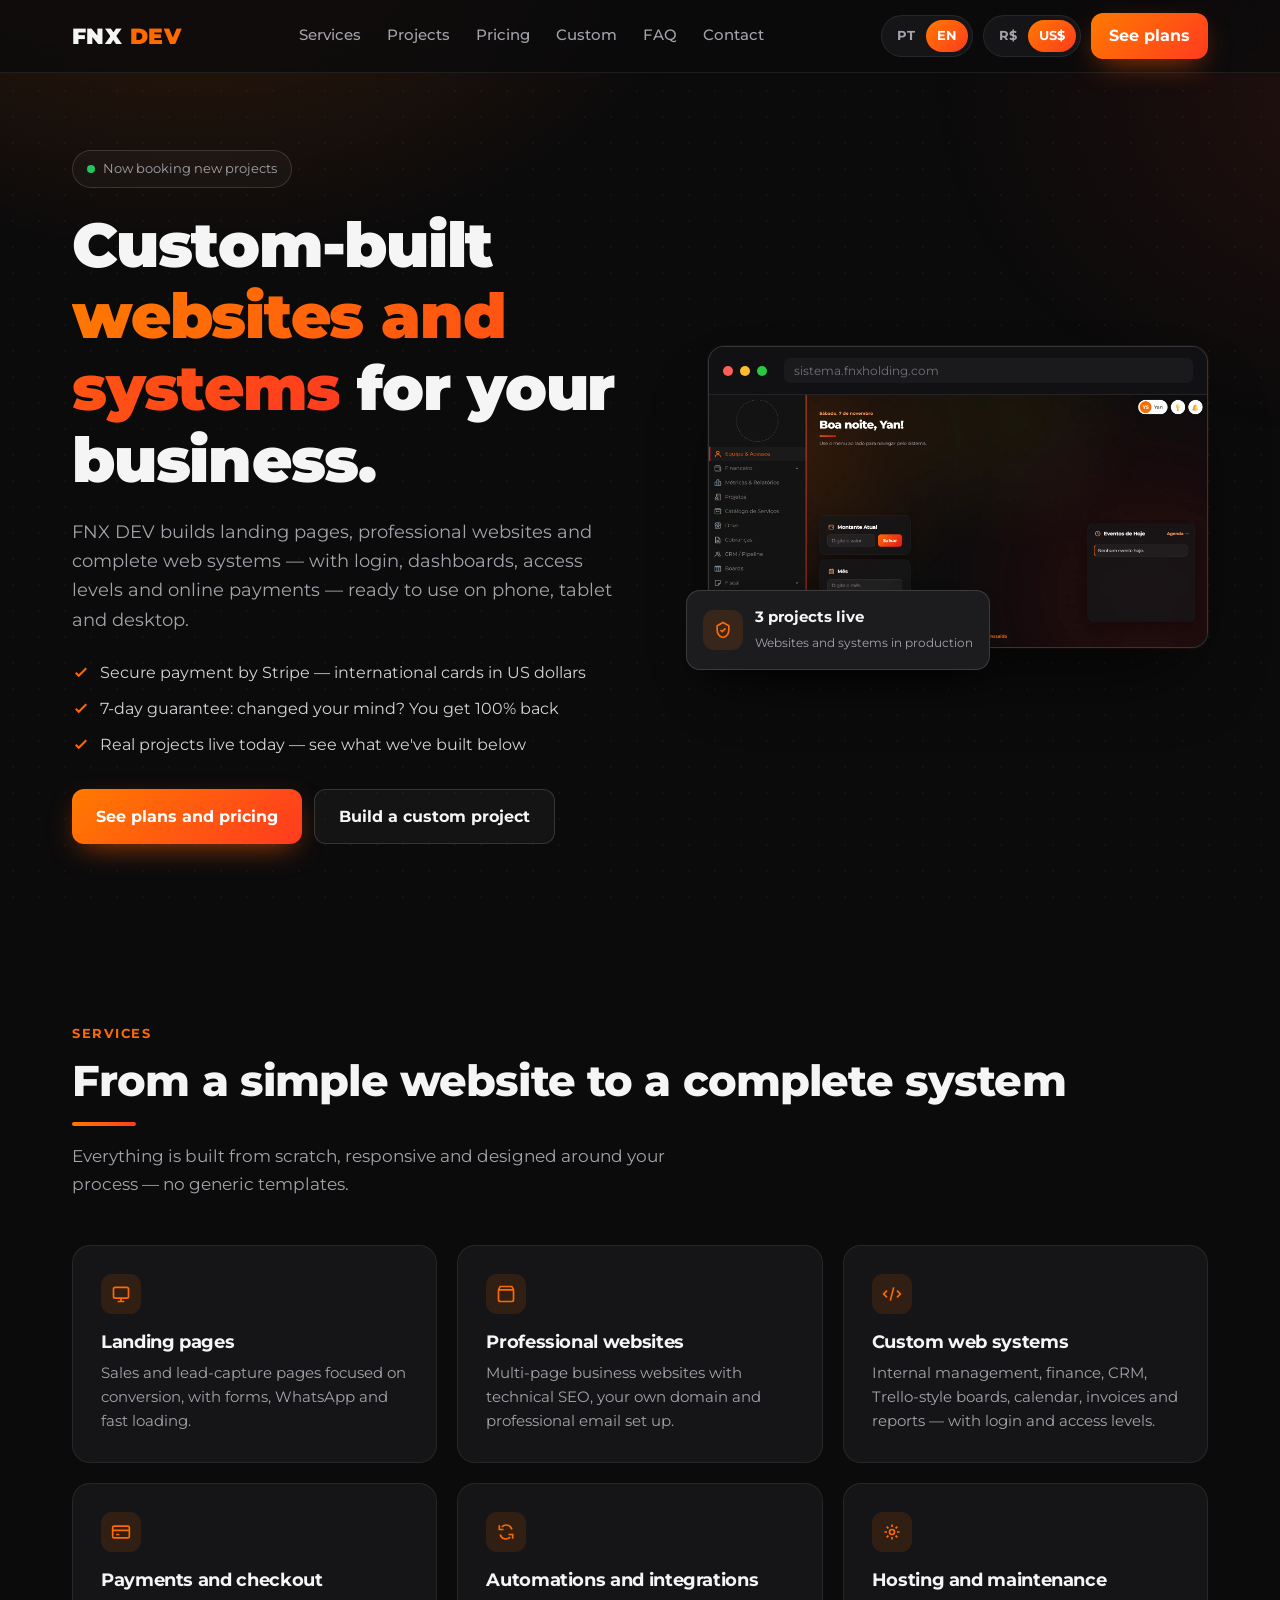
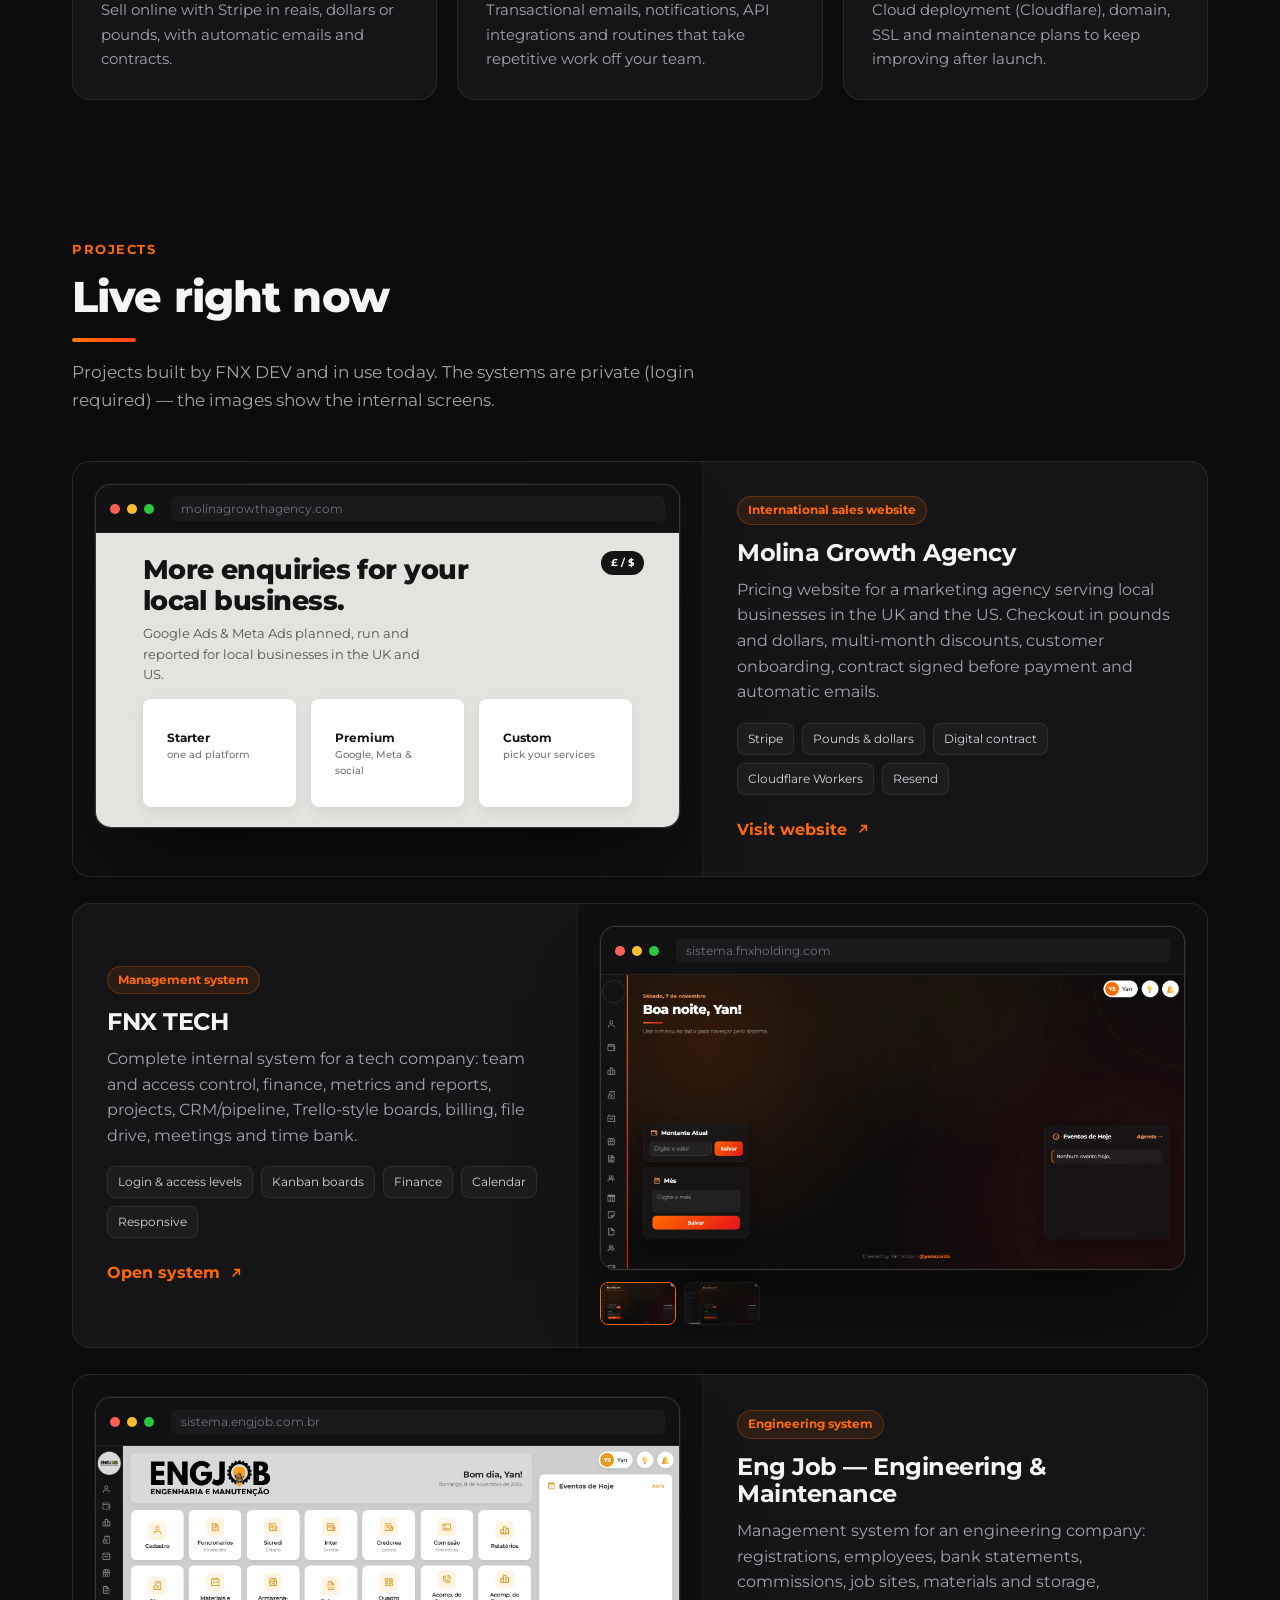
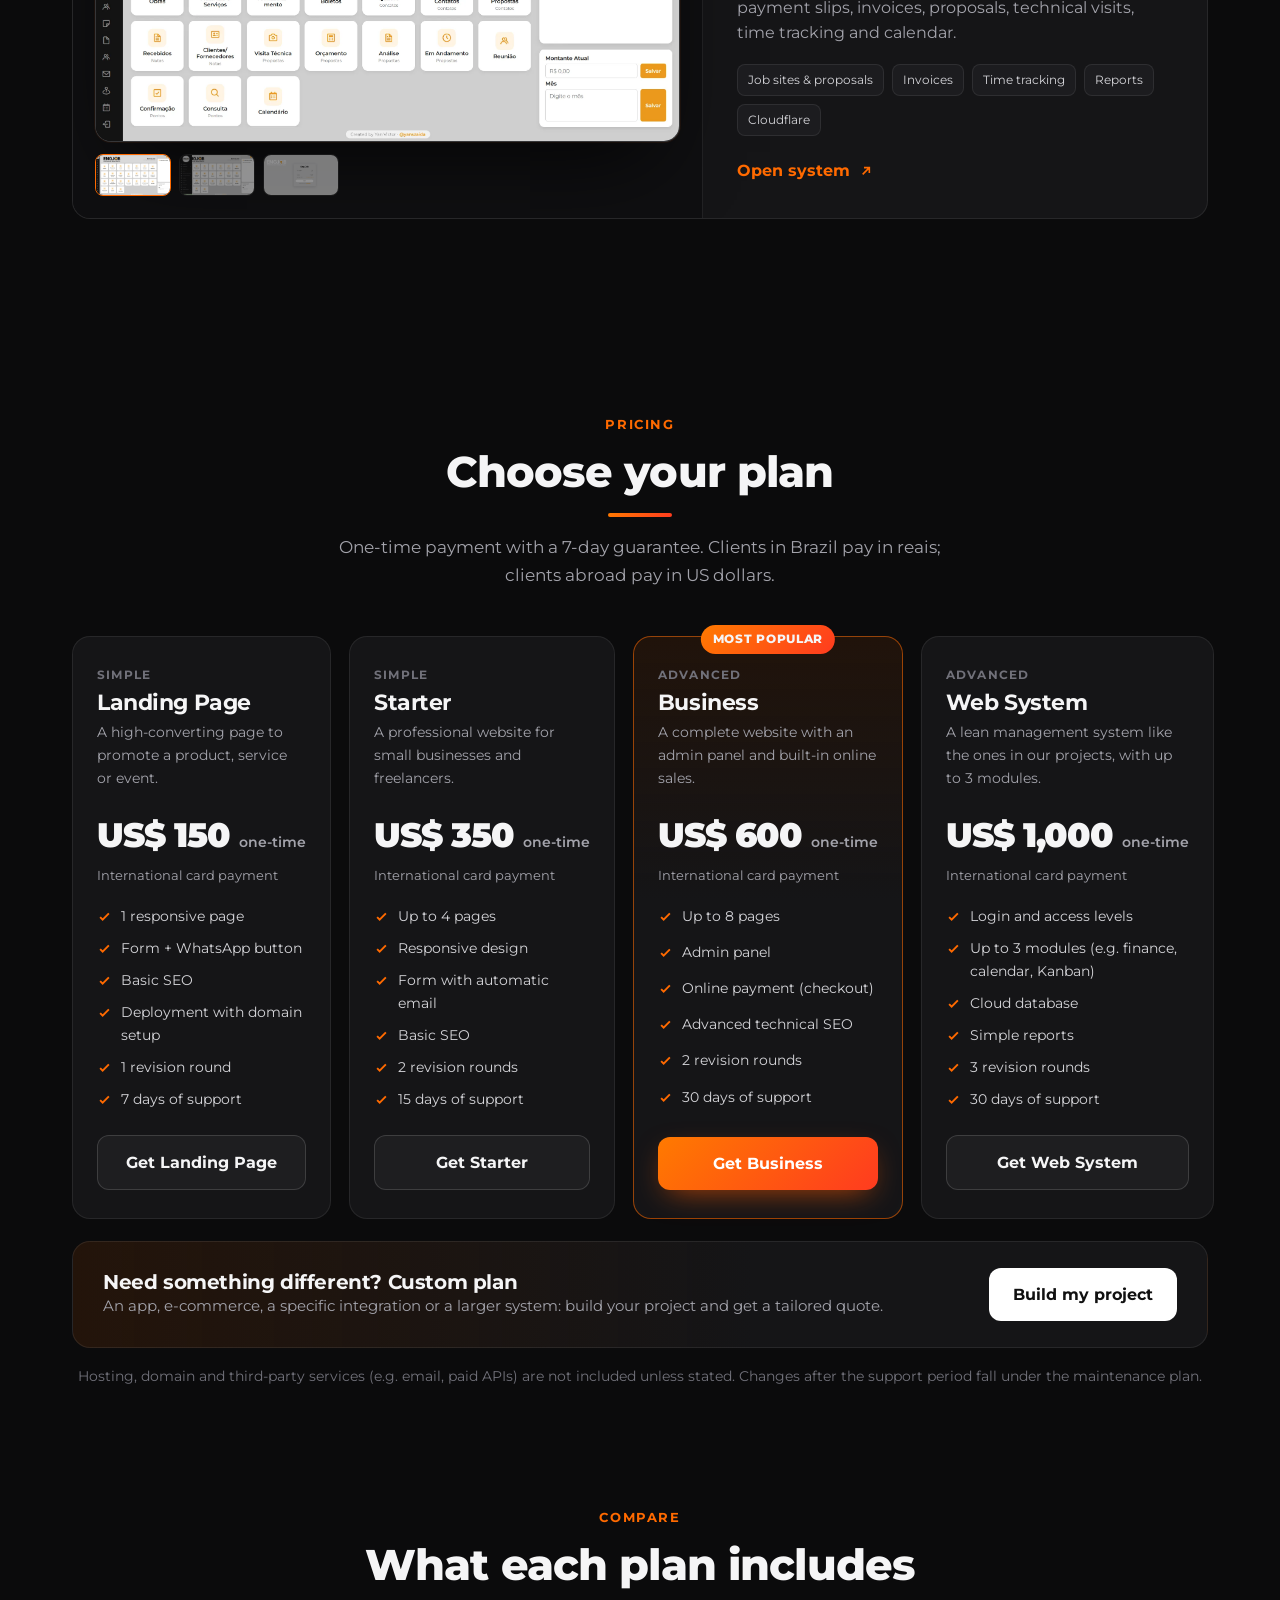
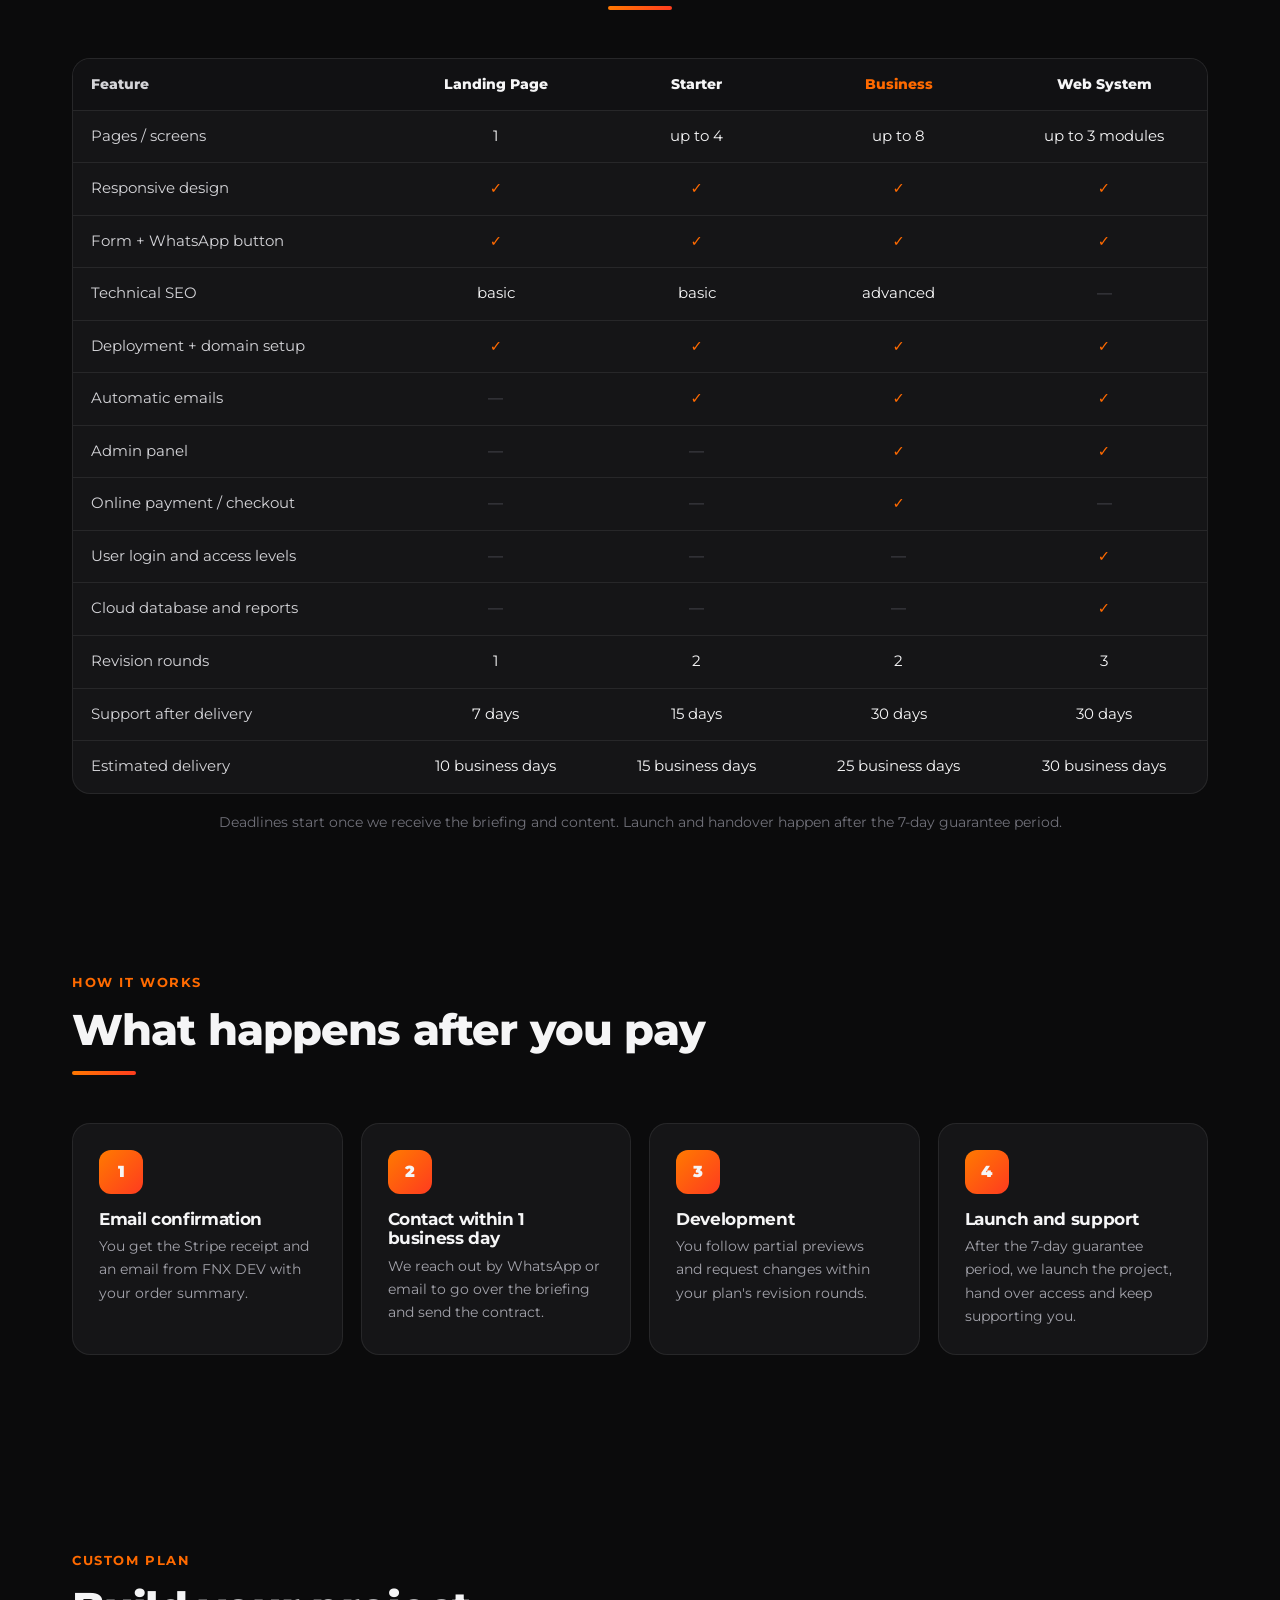
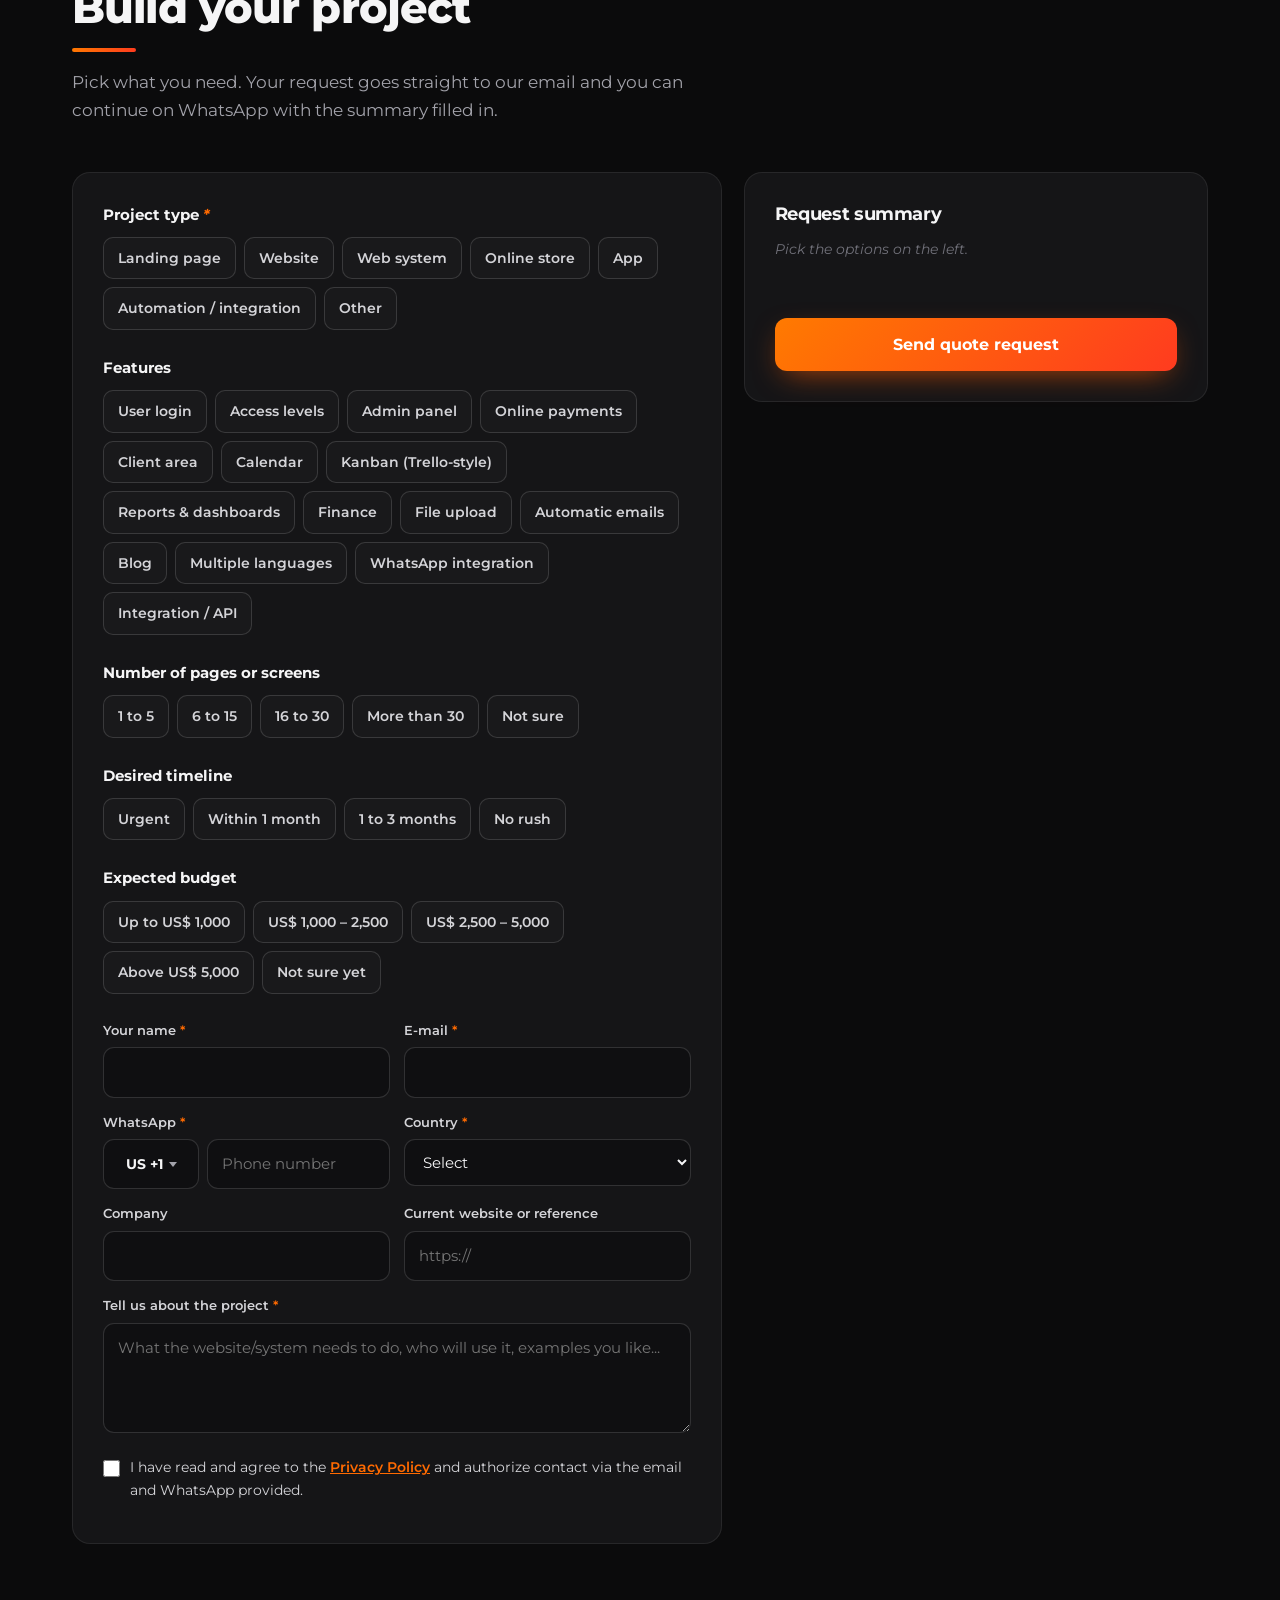
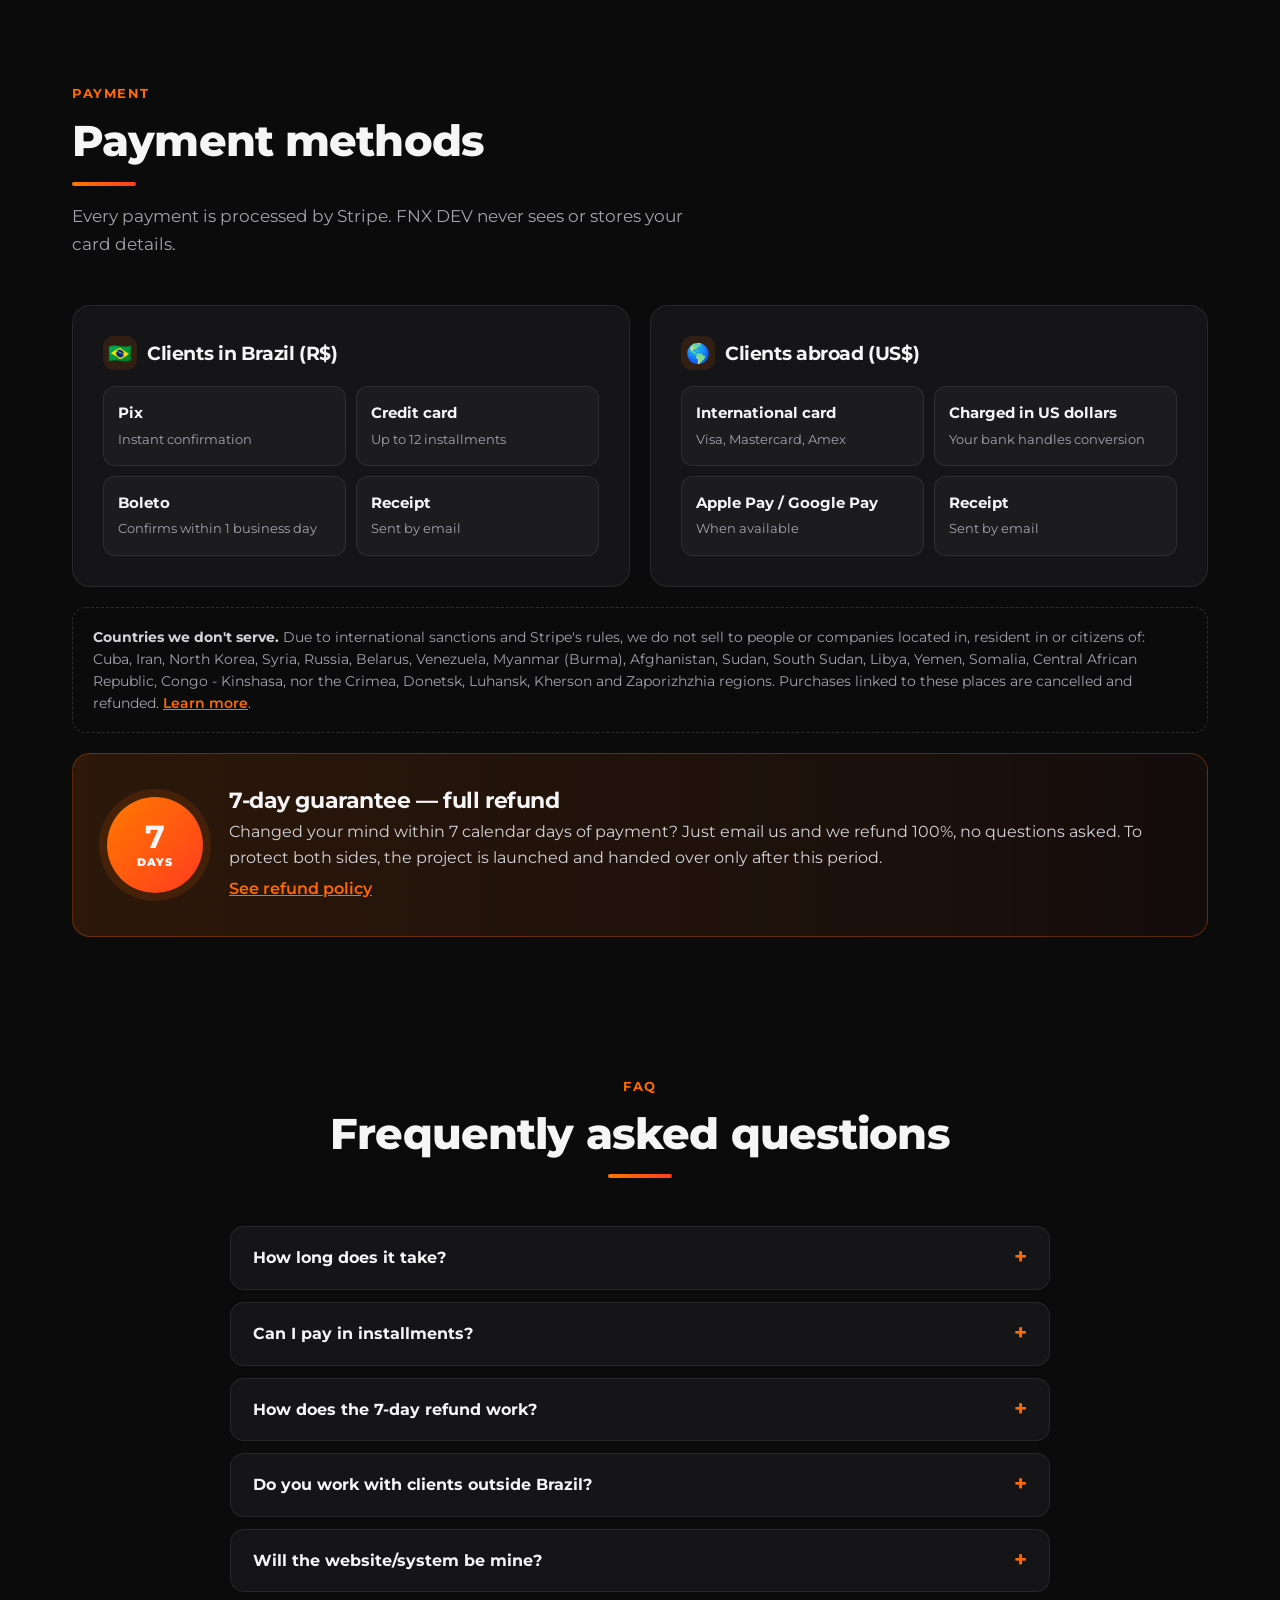
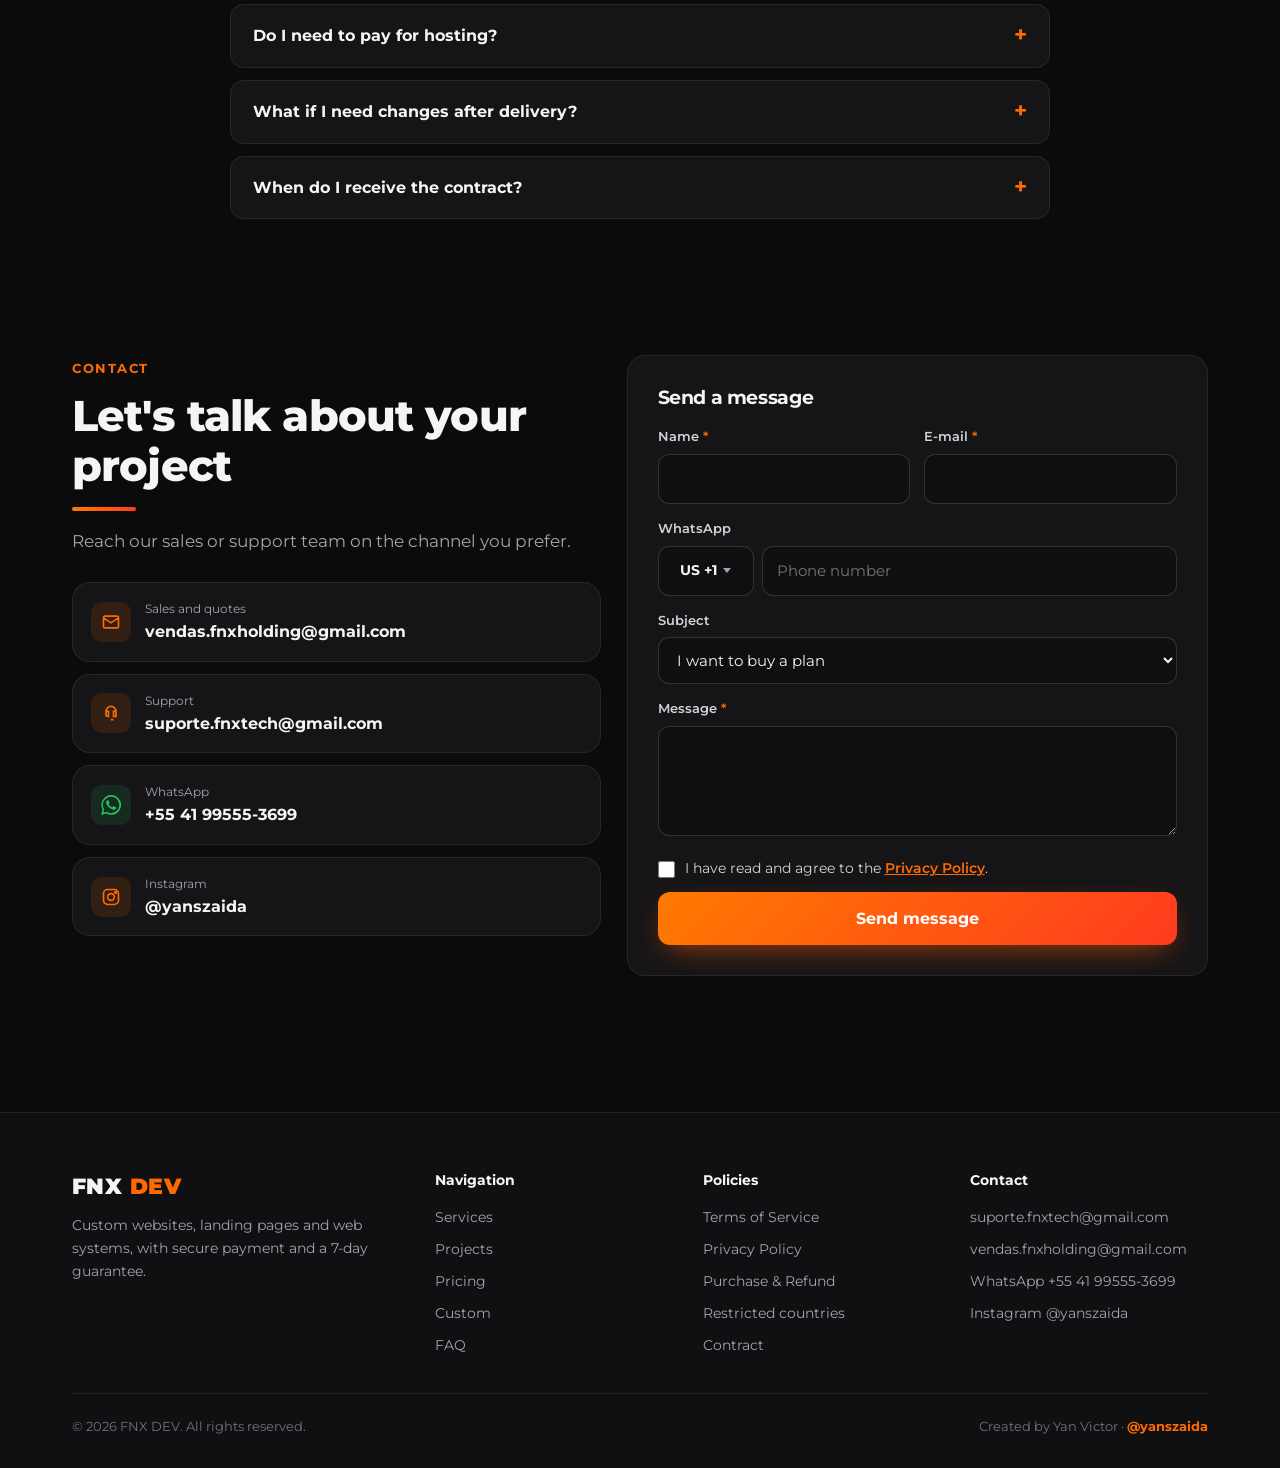
==== commit b8d91ad4: "Remove arquivos duplicados da raiz e atualiza public/index.html" ====
--- a/public/index.html
+++ b/public/index.html
@@ -25,7 +25,7 @@
   background:radial-gradient(900px 600px at 15% -10%,rgba(255,106,0,.16),transparent 60%),radial-gradient(800px 600px at 110% 10%,rgba(255,59,31,.10),transparent 60%),
   radial-gradient(rgba(255,255,255,.035) 1px,transparent 1px) 0 0/26px 26px}
 a{color:inherit;text-decoration:none}
-img{max-width:100%;display:block}
+img{max-width:100%;height:auto;display:block}
 button,input,select,textarea{font:inherit;color:inherit}
 .wrap{max-width:1180px;margin:0 auto;padding:0 22px}
 .section{padding:96px 0}
@@ -81,7 +81,10 @@
 .browser-bar i{width:10px;height:10px;border-radius:50%;background:#3a3a3f}
 .browser-bar i:nth-child(1){background:#ff5f57}.browser-bar i:nth-child(2){background:#febc2e}.browser-bar i:nth-child(3){background:#28c840}
 .browser-bar span{margin-left:10px;font-size:.75rem;color:var(--dim);background:#1a1a1d;border-radius:6px;padding:3px 10px;flex:1;overflow:hidden;text-overflow:ellipsis;white-space:nowrap}
-.hero-visual{position:relative}
+.hero-visual{position:relative;width:100%;max-width:500px;justify-self:end}
+.hero-shot{aspect-ratio:1917/968;overflow:hidden;background:#0b0b0c}
+.hero-shot img{width:100%!important;height:100%!important;max-width:none;object-fit:cover;object-position:top left}
+
 .hero-visual .float{position:absolute;bottom:-22px;left:-22px;background:var(--card2);border:1px solid var(--line2);border-radius:14px;padding:14px 16px;display:flex;gap:12px;align-items:center;box-shadow:0 20px 40px -20px #000}
 .float b{display:block;font-size:.95rem}.float small{color:var(--muted);font-size:.78rem}
 .ico{width:40px;height:40px;border-radius:11px;display:grid;place-items:center;background:rgba(255,106,0,.12);color:var(--or);flex:none}
@@ -278,6 +281,7 @@
   .summary{position:static}
   .f-cols{grid-template-columns:1fr 1fr}
   .hero-visual .float{left:12px;bottom:-18px}
+  .hero-visual{justify-self:center}
 }
 @media (max-width:600px){
   .section{padding:72px 0}
@@ -357,7 +361,7 @@
     <div class="hero-visual">
       <div class="browser">
         <div class="browser-bar"><i></i><i></i><i></i><span>sistema.fnxholding.com</span></div>
-        <img src="assets/projetos/fnx-tech-2.webp" alt="FNX TECH" width="1917" height="968" fetchpriority="high">
+        <div class="hero-shot"><img src="assets/projetos/fnx-tech-2.webp" alt="FNX TECH" fetchpriority="high"></div>
       </div>
       <div class="float">
         <div class="ico"><svg width="20" height="20" fill="none" stroke="currentColor" stroke-width="2" viewBox="0 0 24 24"><path d="M9 12l2 2 4-4M12 3l7 4v5c0 4.5-3 8-7 9-4-1-7-4.5-7-9V7z"/></svg></div>
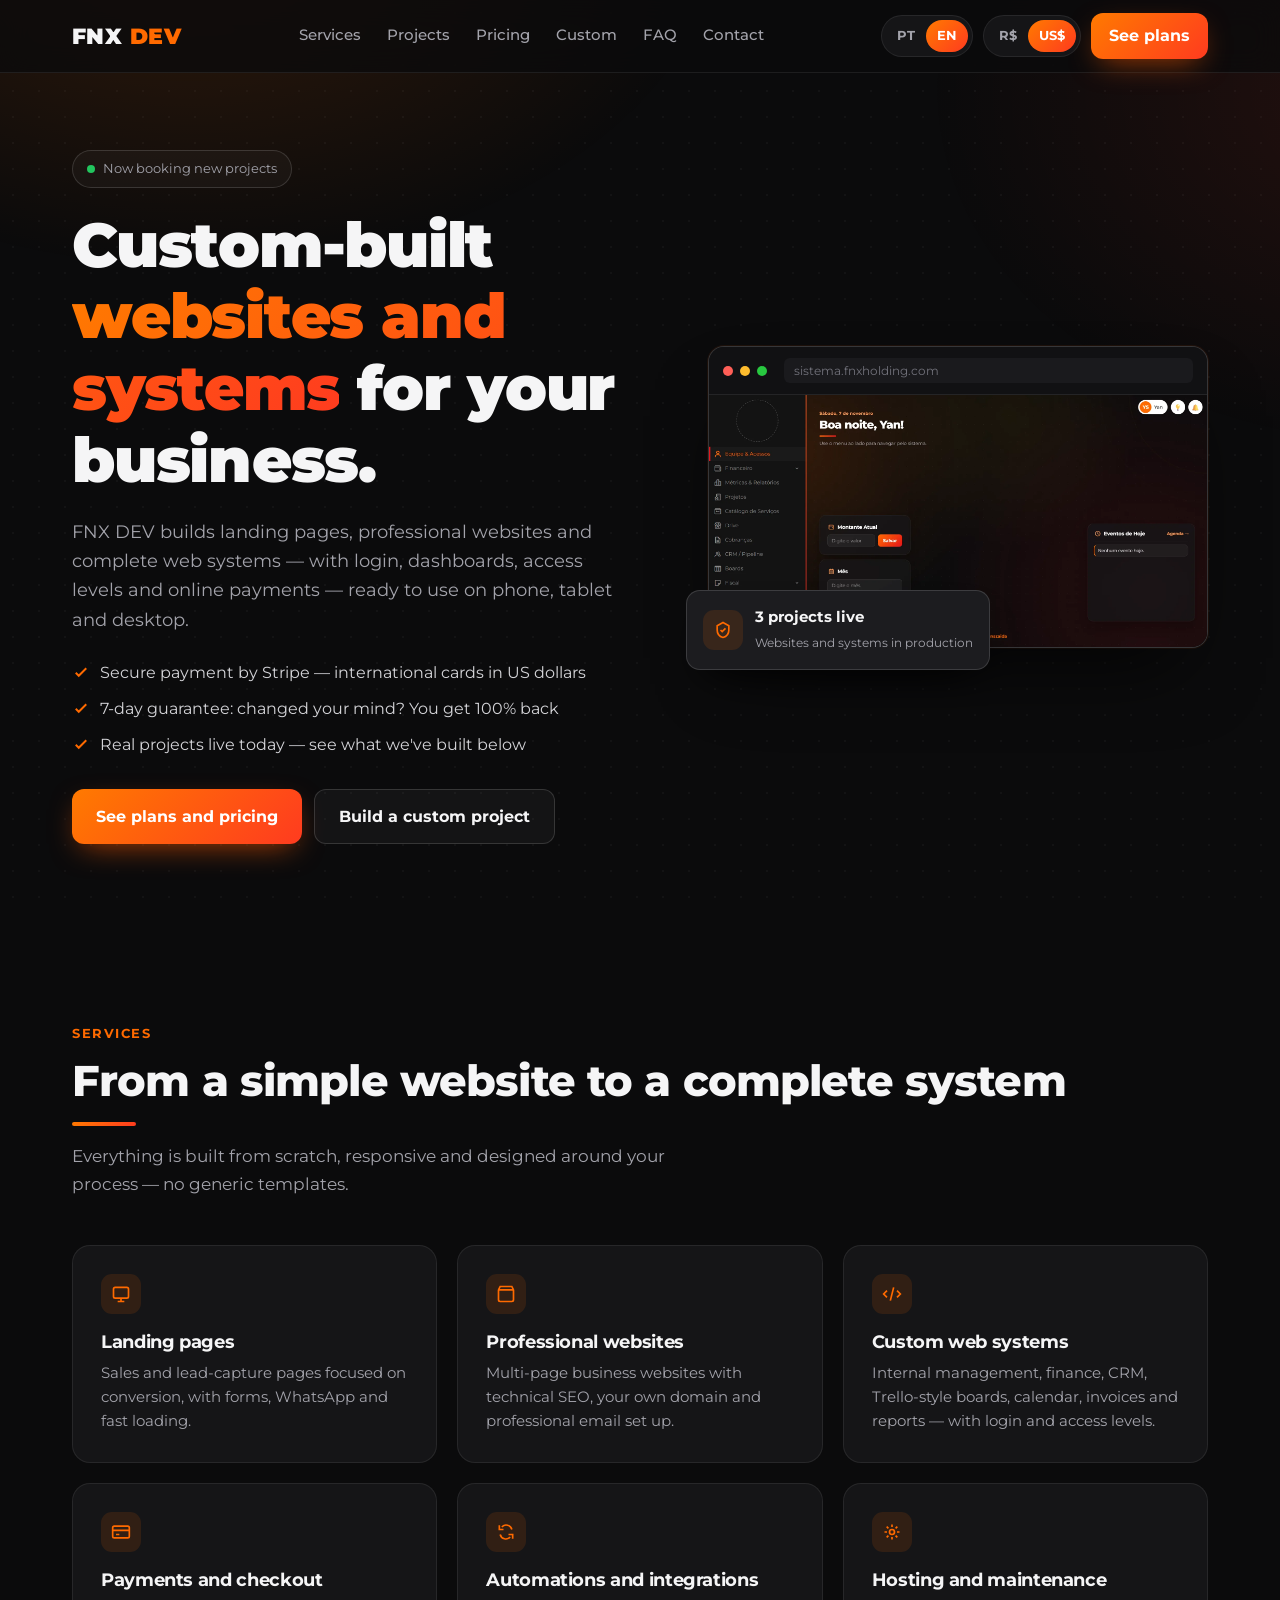
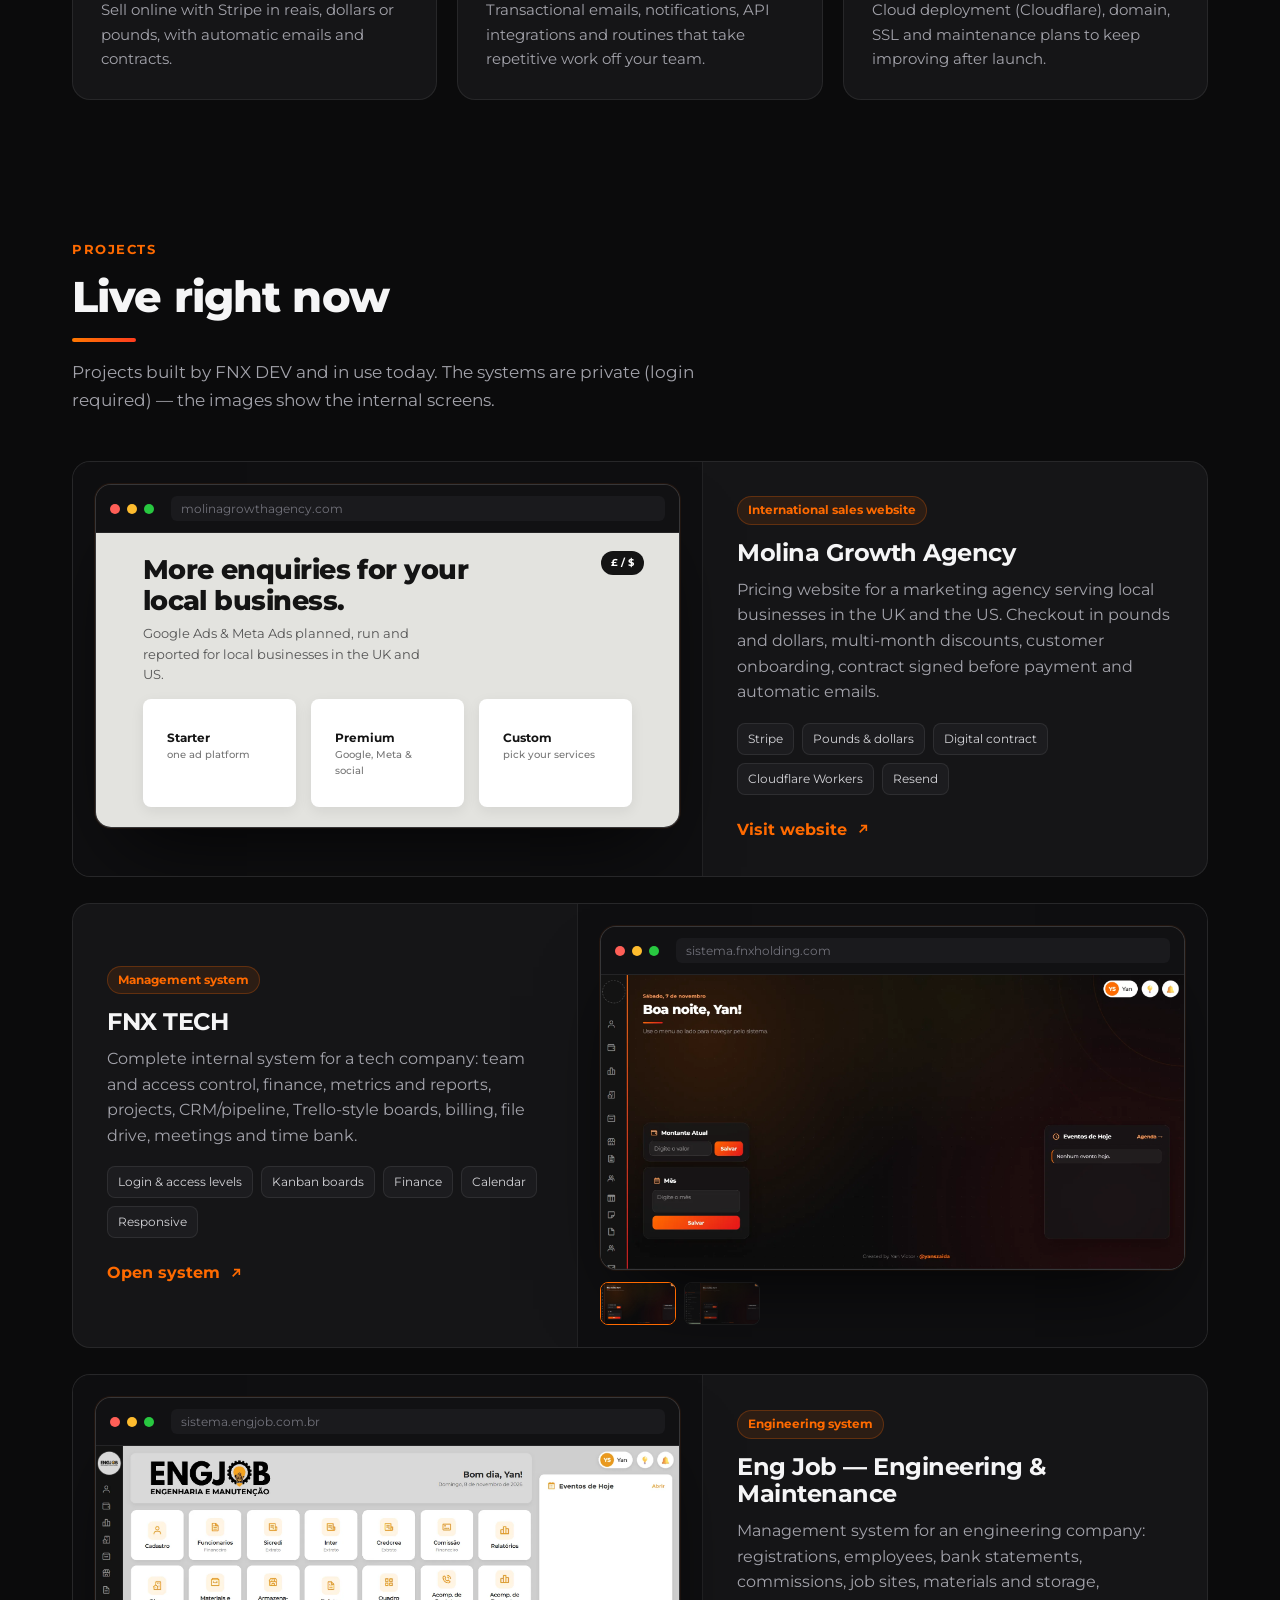
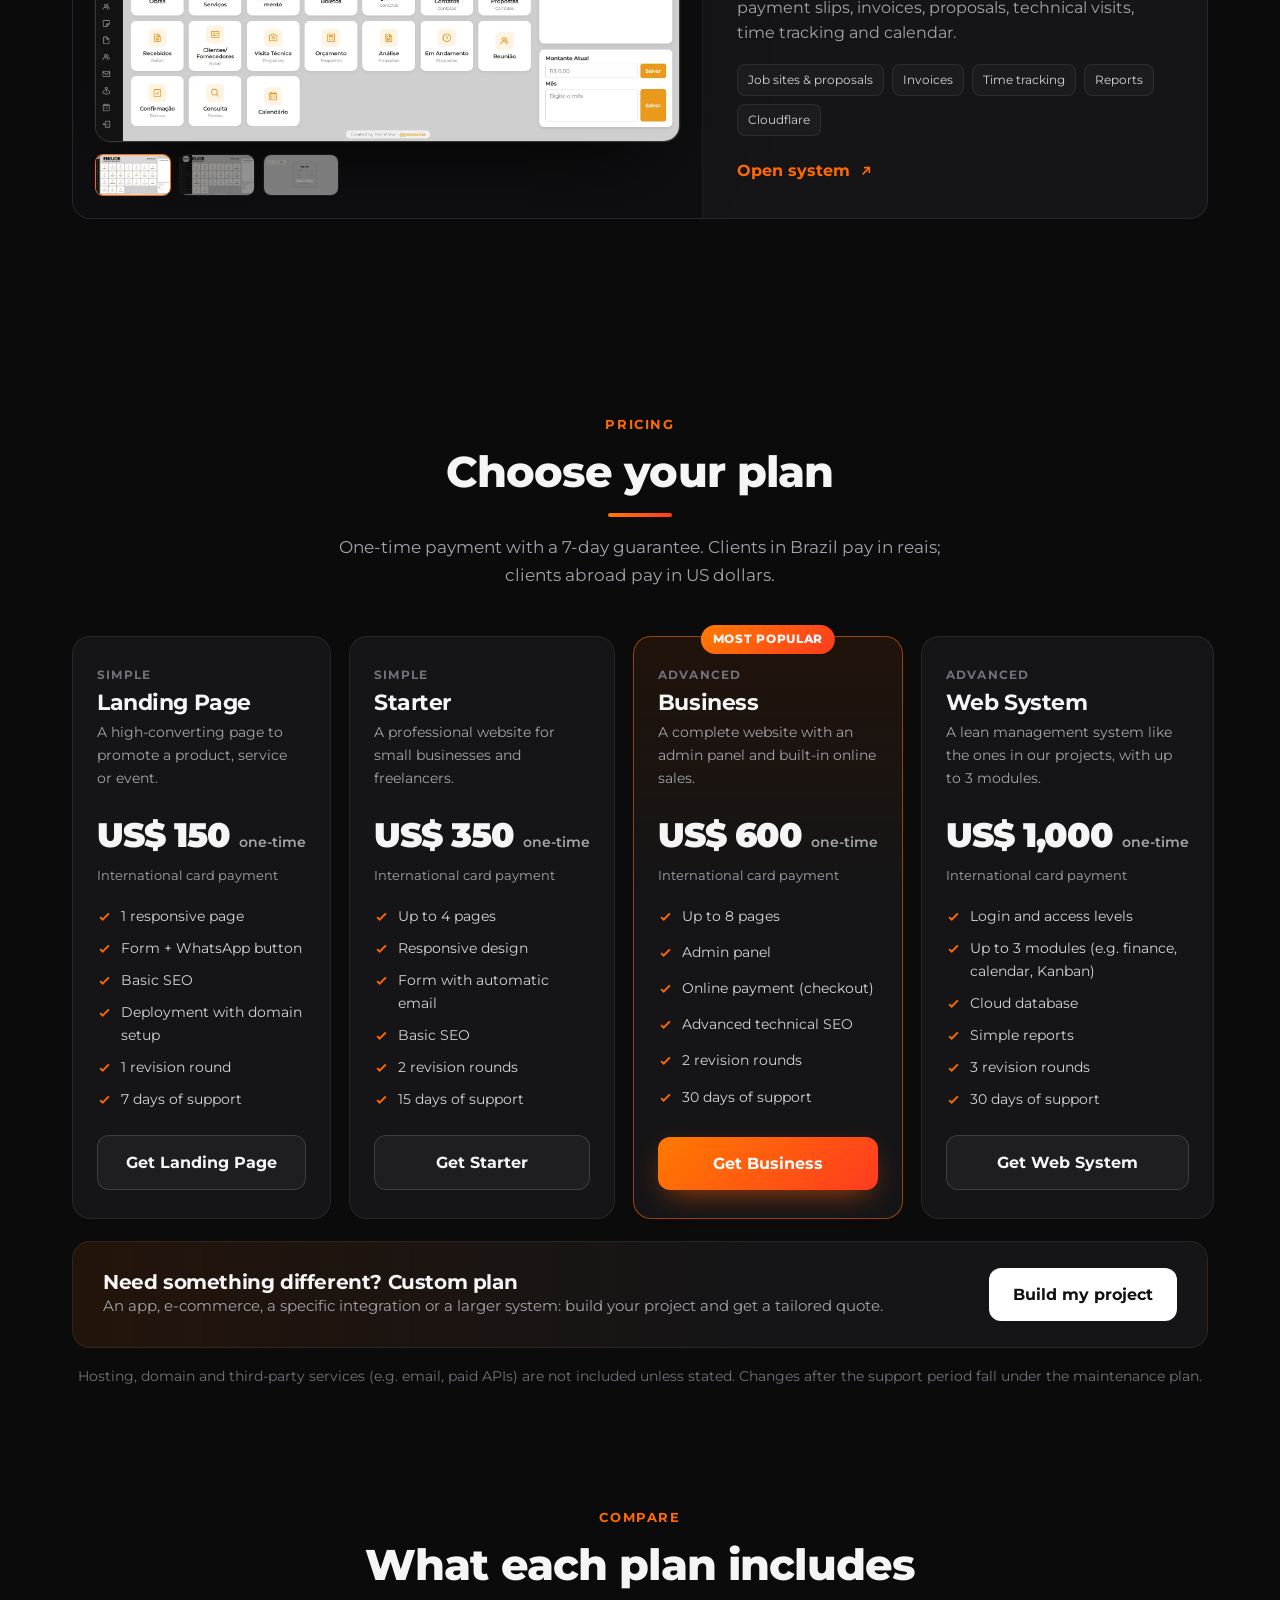
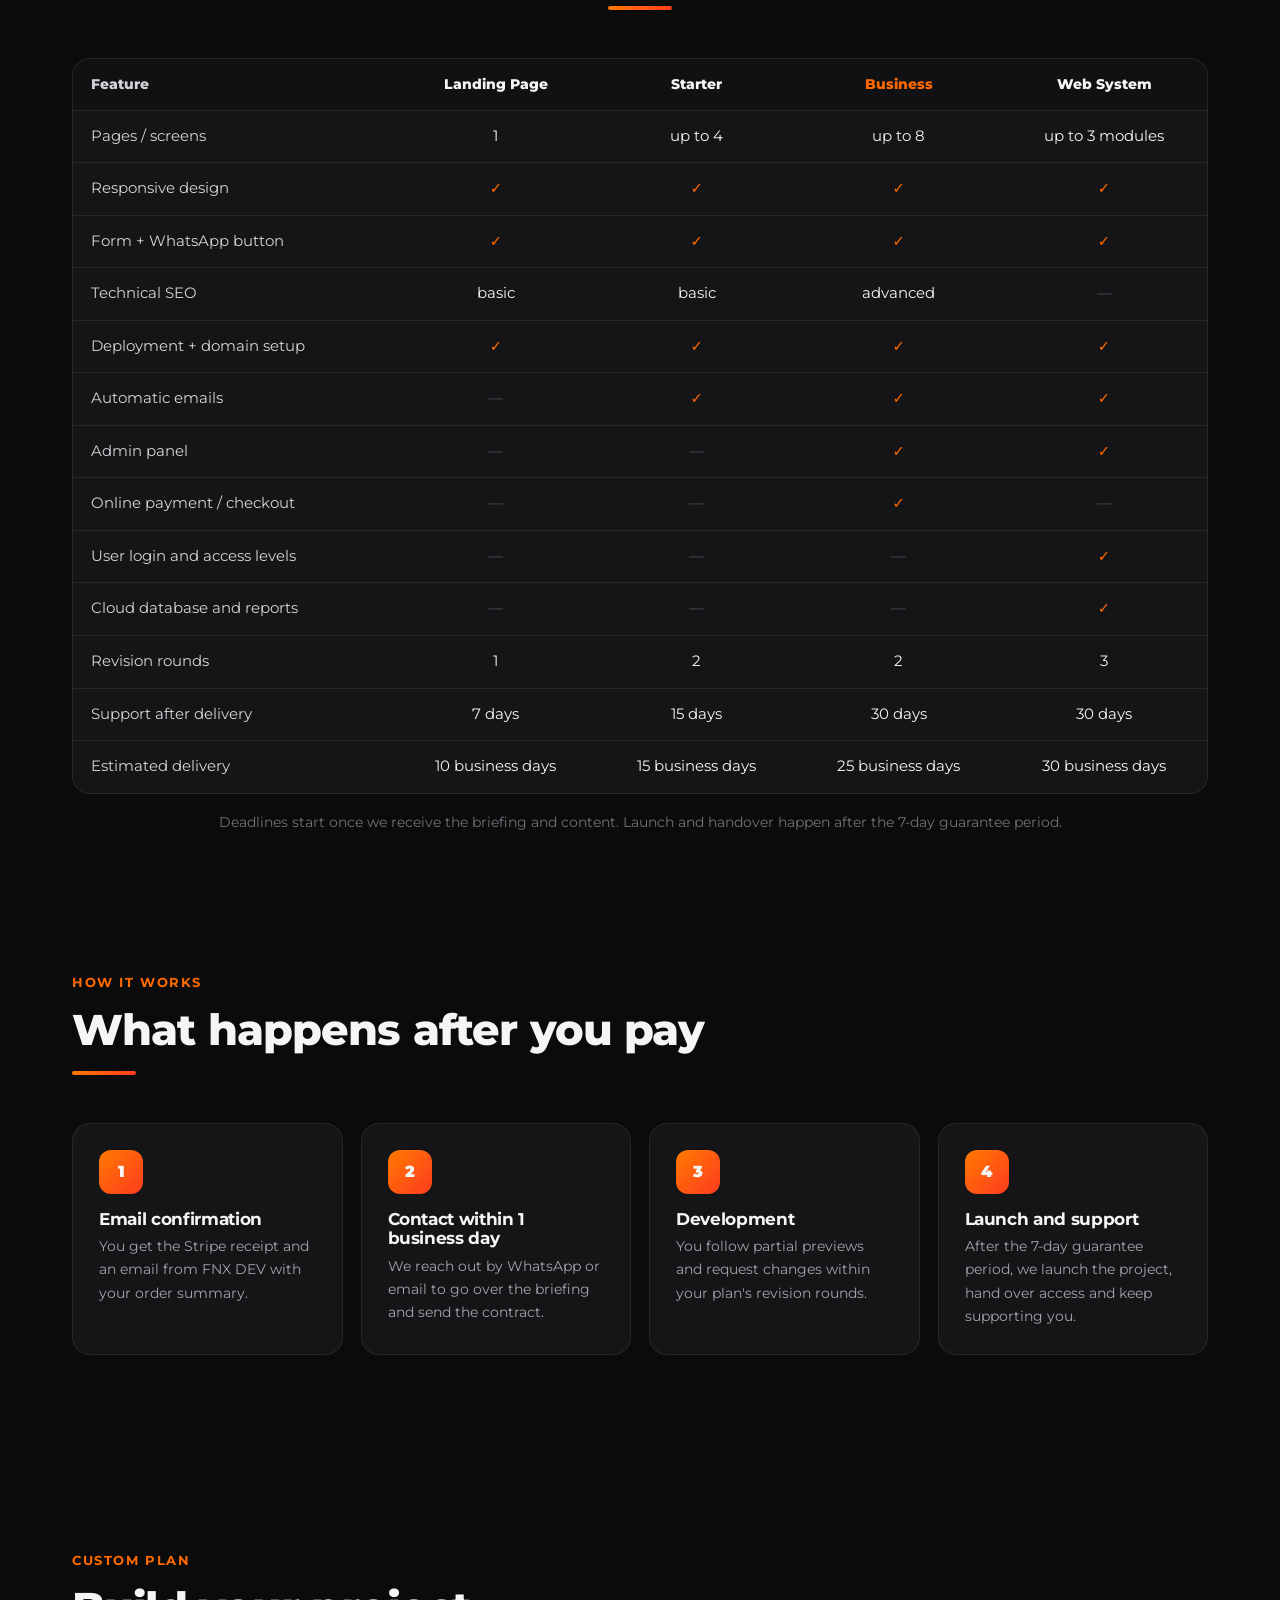
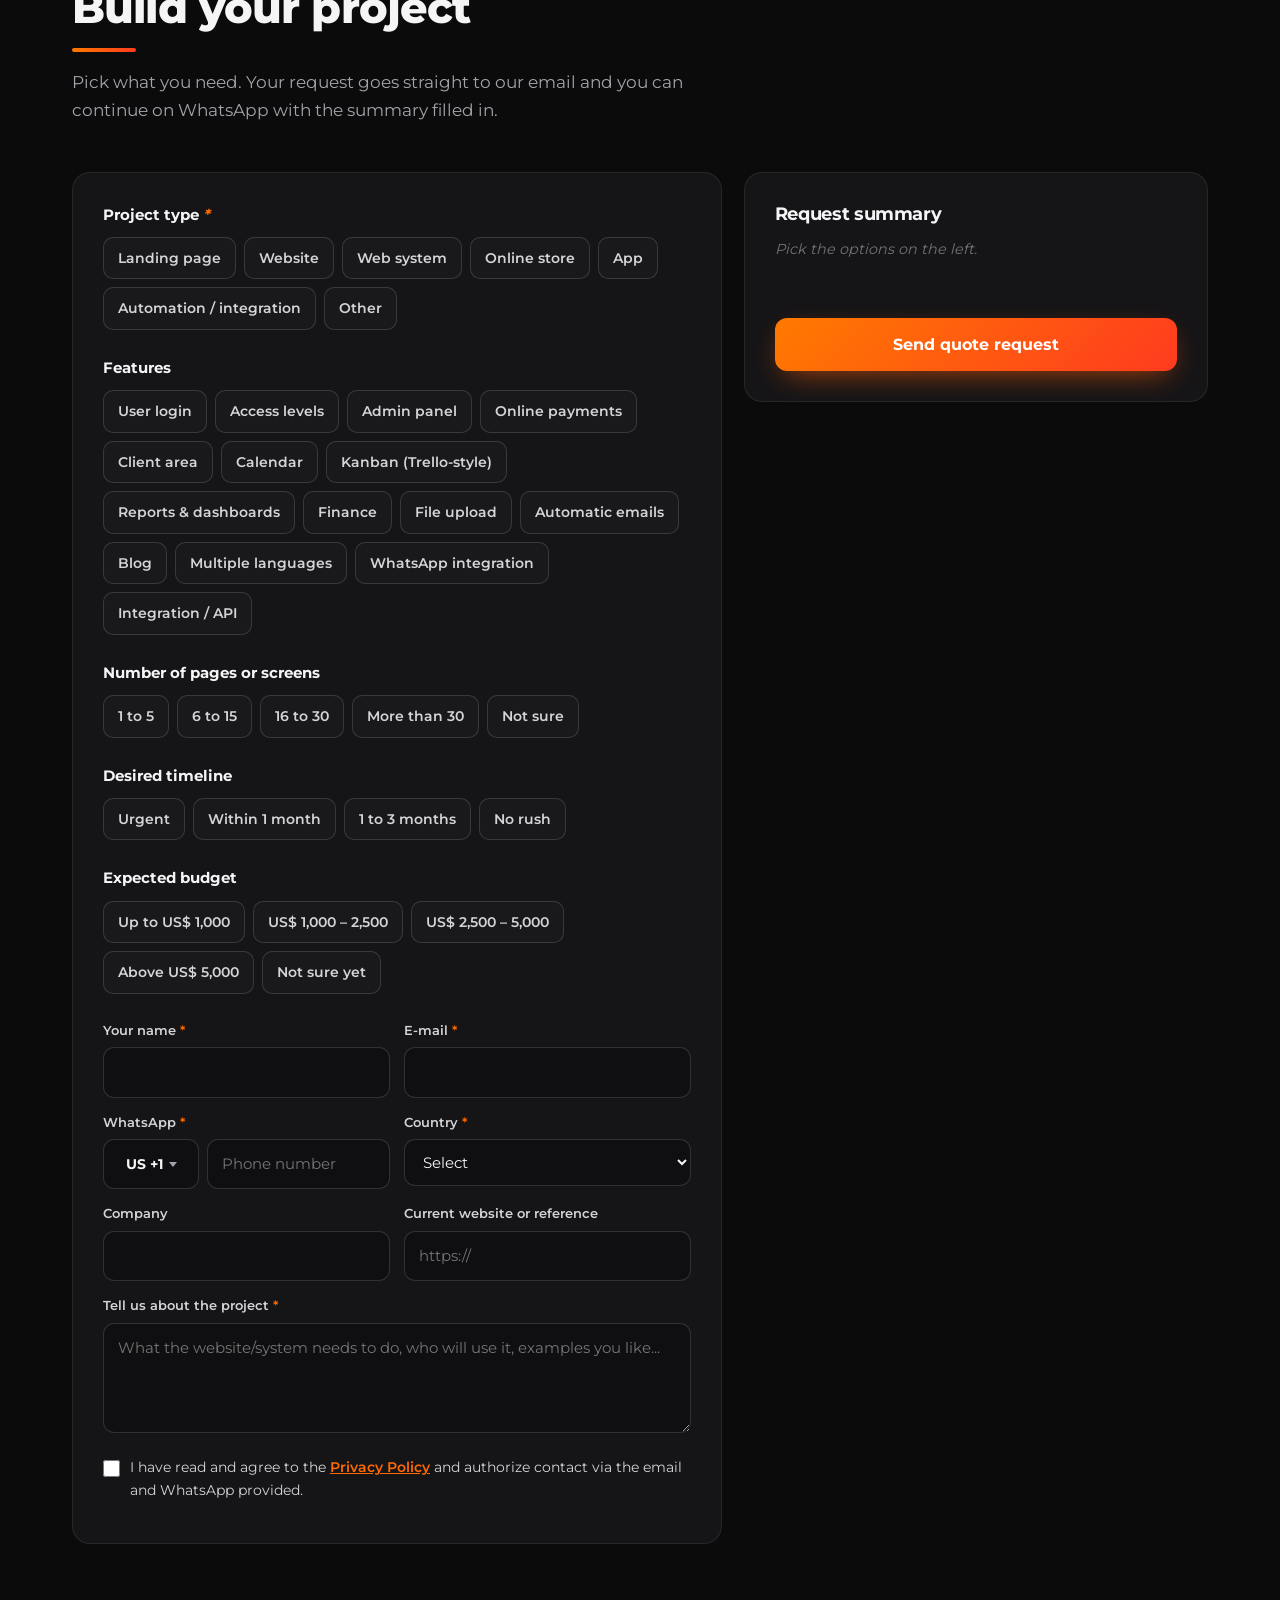
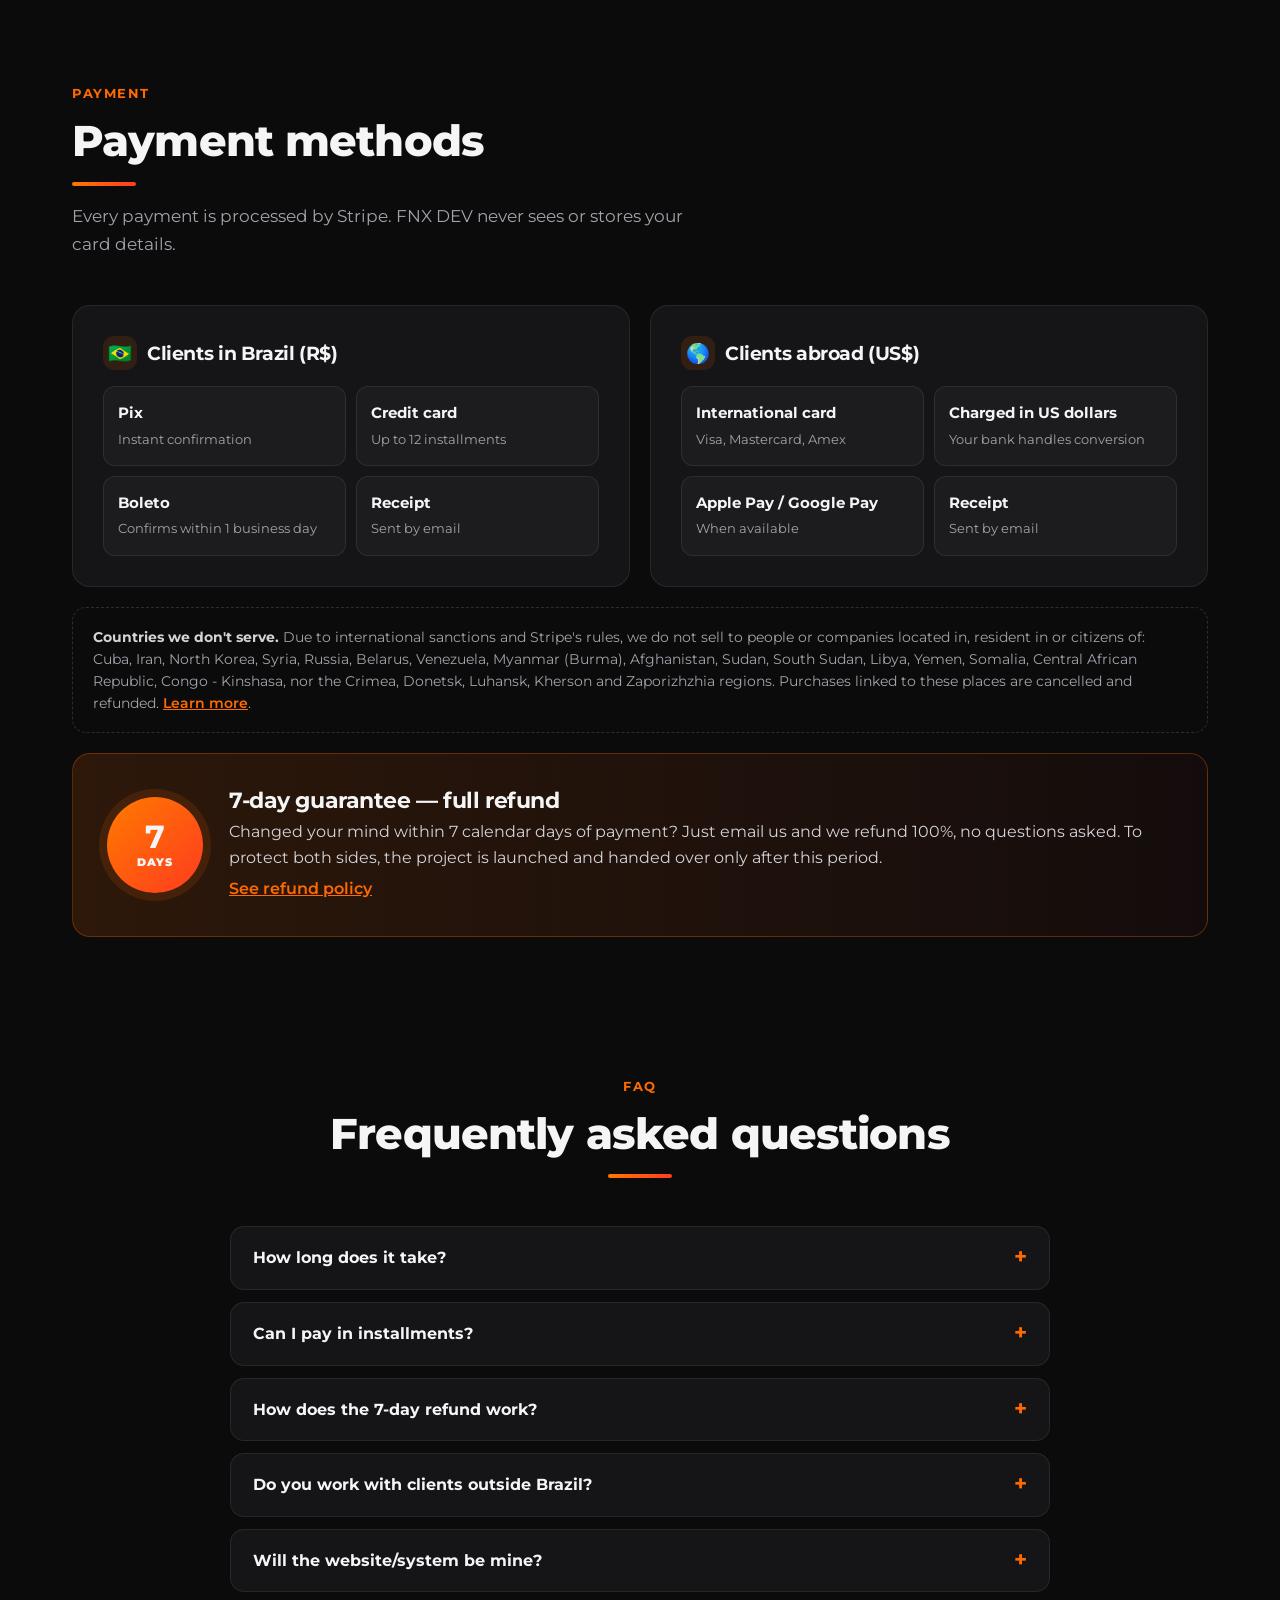
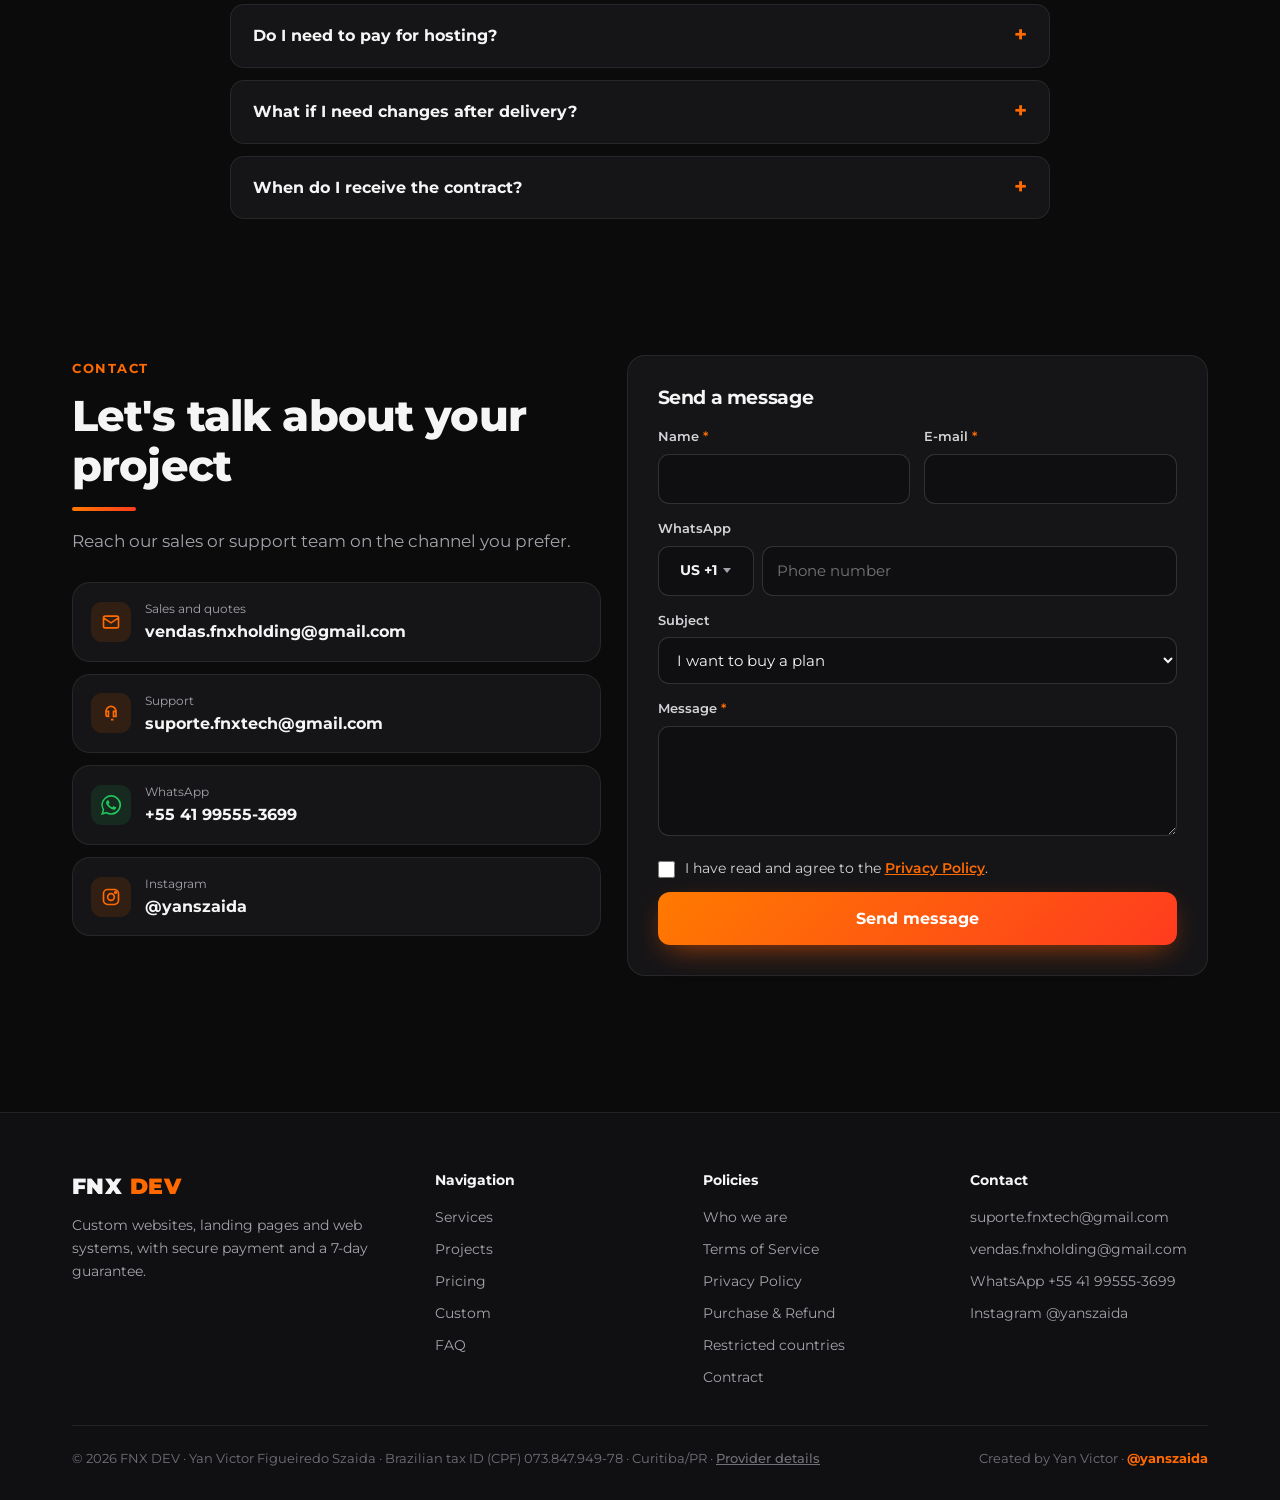
==== commit 4ca1d74e: "Politicas LGPD completas, dados do fornecedor e fontes locais" ====
--- a/public/index.html
+++ b/public/index.html
@@ -8,9 +8,7 @@
 <meta name="theme-color" content="#0b0b0c">
 <meta property="og:title" content="FNX DEV — Sites e sistemas sob medida">
 <meta property="og:description" content="Sites, landing pages e sistemas web sob medida. Pagamento seguro e garantia de 7 dias.">
-<link rel="preconnect" href="https://fonts.googleapis.com">
-<link rel="preconnect" href="https://fonts.gstatic.com" crossorigin>
-<link href="https://fonts.googleapis.com/css2?family=Montserrat:wght@400;500;600;700;800;900&display=swap" rel="stylesheet">
+<link href="assets/fonts/fonts.css" rel="stylesheet">
 <style>
 :root{
   --bg:#0b0b0c; --bg2:#101012; --card:#151517; --card2:#1c1c1f; --line:rgba(255,255,255,.08); --line2:rgba(255,255,255,.14);
@@ -733,6 +731,7 @@
             <option value="Orçamento personalizado" data-en="Custom quote">Orçamento personalizado</option>
             <option value="Suporte de um projeto" data-en="Project support">Suporte de um projeto</option>
             <option value="Reembolso / cancelamento" data-en="Refund / cancellation">Reembolso / cancelamento</option>
+            <option value="Privacidade / LGPD" data-en="Privacy / my data">Privacidade / meus dados (LGPD)</option>
             <option value="Outro assunto" data-en="Other">Outro assunto</option>
           </select>
         </div>
@@ -762,8 +761,9 @@
       <div>
         <h4 data-en="Policies">Políticas</h4>
         <ul>
+          <li><a href="politicas.html#fornecedor" data-en-href="policies.html#provider" data-en="Who we are">Quem somos</a></li>
           <li><a href="politicas.html#termos" data-en-href="policies.html#terms" data-en="Terms of Service">Termos de Uso e Serviço</a></li>
-          <li><a href="politicas.html#privacidade" data-en-href="policies.html#privacy" data-en="Privacy Policy">Política de Privacidade</a></li>
+          <li><a href="politicas.html#privacidade" data-en-href="policies.html#privacy" data-en="Privacy Policy">Política de Privacidade (LGPD)</a></li>
           <li><a href="politicas.html#reembolso" data-en-href="policies.html#refund" data-en="Purchase &amp; Refund">Compra e Reembolso</a></li>
           <li><a href="politicas.html#paises" data-en-href="policies.html#countries" data-en="Restricted countries">Países não atendidos</a></li>
           <li><a href="politicas.html#contrato" data-en-href="policies.html#contract" data-en="Contract">Contrato</a></li>
@@ -780,7 +780,7 @@
       </div>
     </div>
     <div class="f-bottom">
-      <span>© <span id="year">2026</span> FNX DEV. <span data-en="All rights reserved.">Todos os direitos reservados.</span></span>
+      <span>© <span id="year">2026</span> FNX DEV · Yan Victor Figueiredo Szaida · <span data-en="Brazilian tax ID (CPF)">CPF</span> 073.847.949-78 · Curitiba/PR · <a href="politicas.html#fornecedor" data-en-href="policies.html#provider" style="color:inherit;font-weight:500;text-decoration:underline" data-en="Provider details">Dados do fornecedor</a></span>
       <span>Created by Yan Victor · <a href="https://instagram.com/yanszaida" target="_blank" rel="noopener">@yanszaida</a></span>
     </div>
   </div>
--- a/public/assets/fonts/fonts.css
+++ b/public/assets/fonts/fonts.css
@@ -0,0 +1,7 @@
+/* Montserrat (SIL Open Font License 1.1) — hospedada no próprio site, sem Google Fonts */
+@font-face{font-family:'Montserrat';font-style:normal;font-weight:400;font-display:swap;src:url(montserrat-400.woff2) format('woff2')}
+@font-face{font-family:'Montserrat';font-style:normal;font-weight:500;font-display:swap;src:url(montserrat-500.woff2) format('woff2')}
+@font-face{font-family:'Montserrat';font-style:normal;font-weight:600;font-display:swap;src:url(montserrat-600.woff2) format('woff2')}
+@font-face{font-family:'Montserrat';font-style:normal;font-weight:700;font-display:swap;src:url(montserrat-700.woff2) format('woff2')}
+@font-face{font-family:'Montserrat';font-style:normal;font-weight:800;font-display:swap;src:url(montserrat-800.woff2) format('woff2')}
+@font-face{font-family:'Montserrat';font-style:normal;font-weight:900;font-display:swap;src:url(montserrat-900.woff2) format('woff2')}
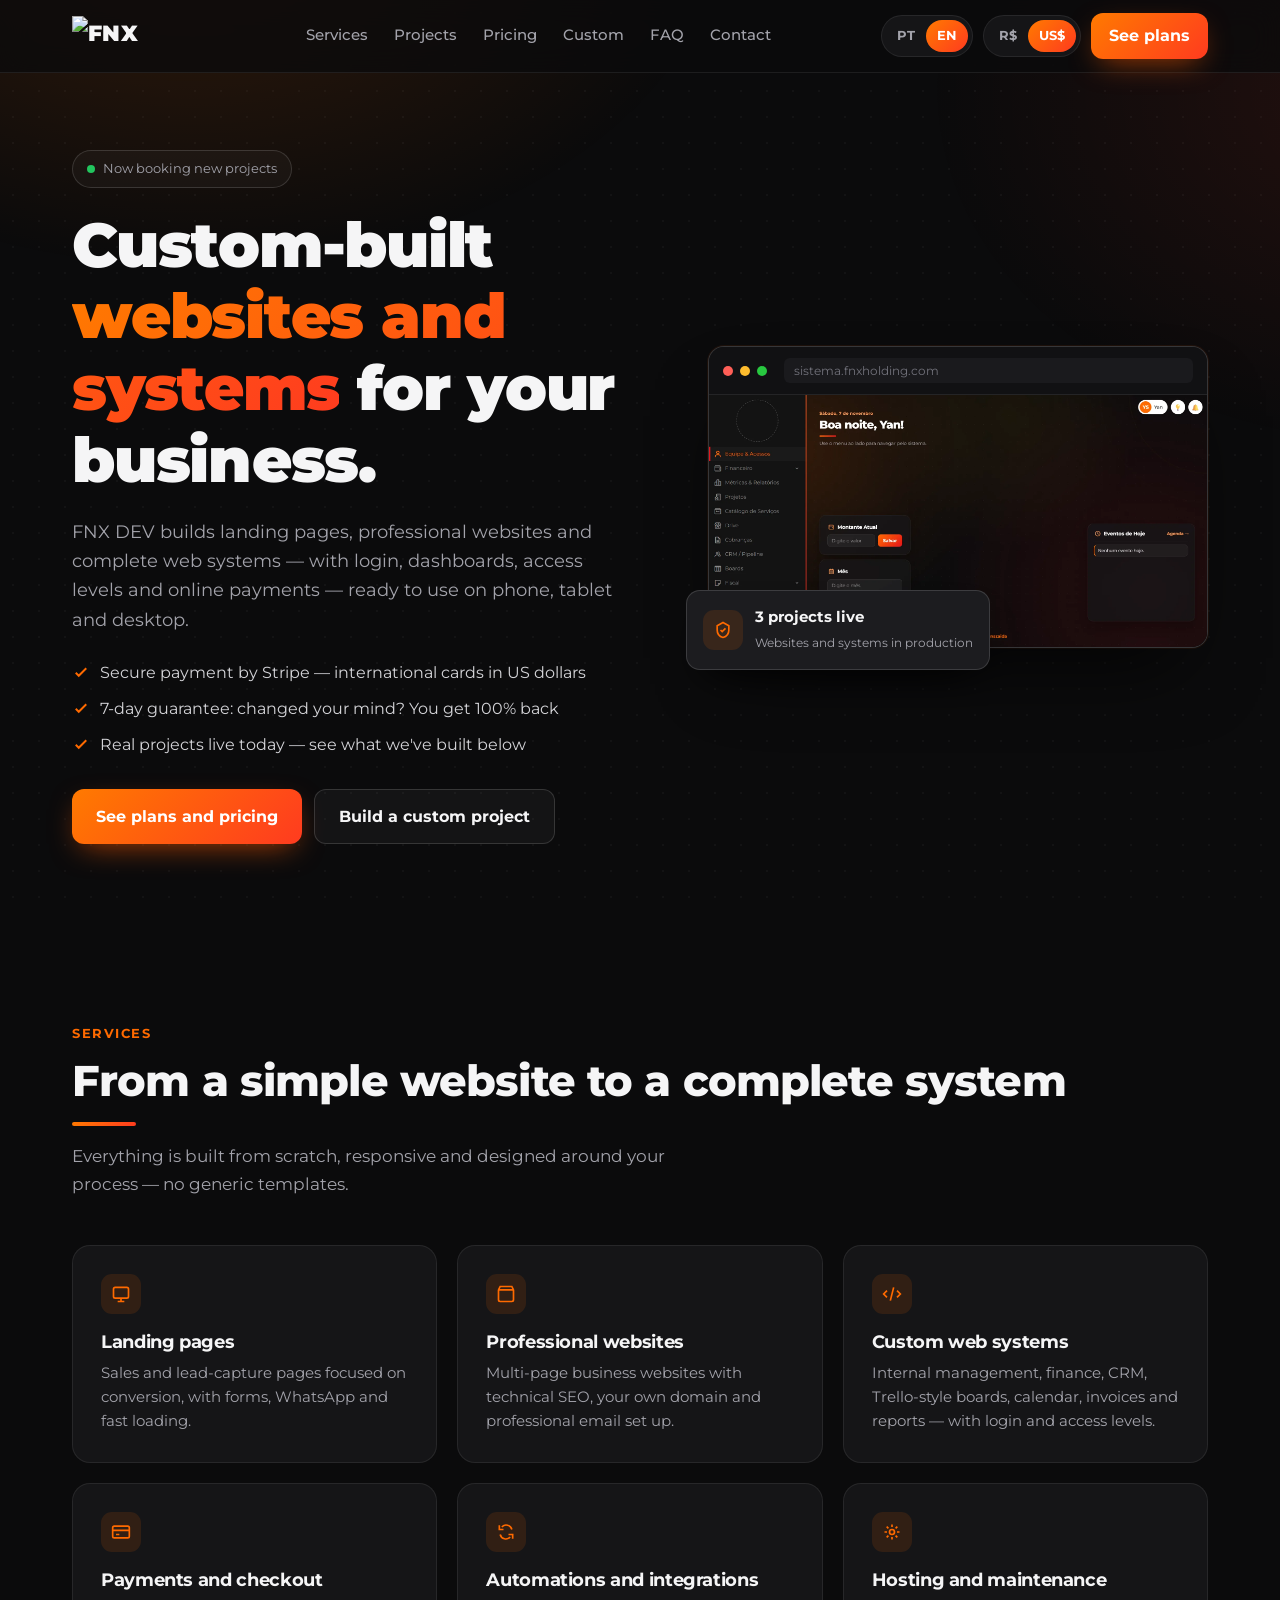
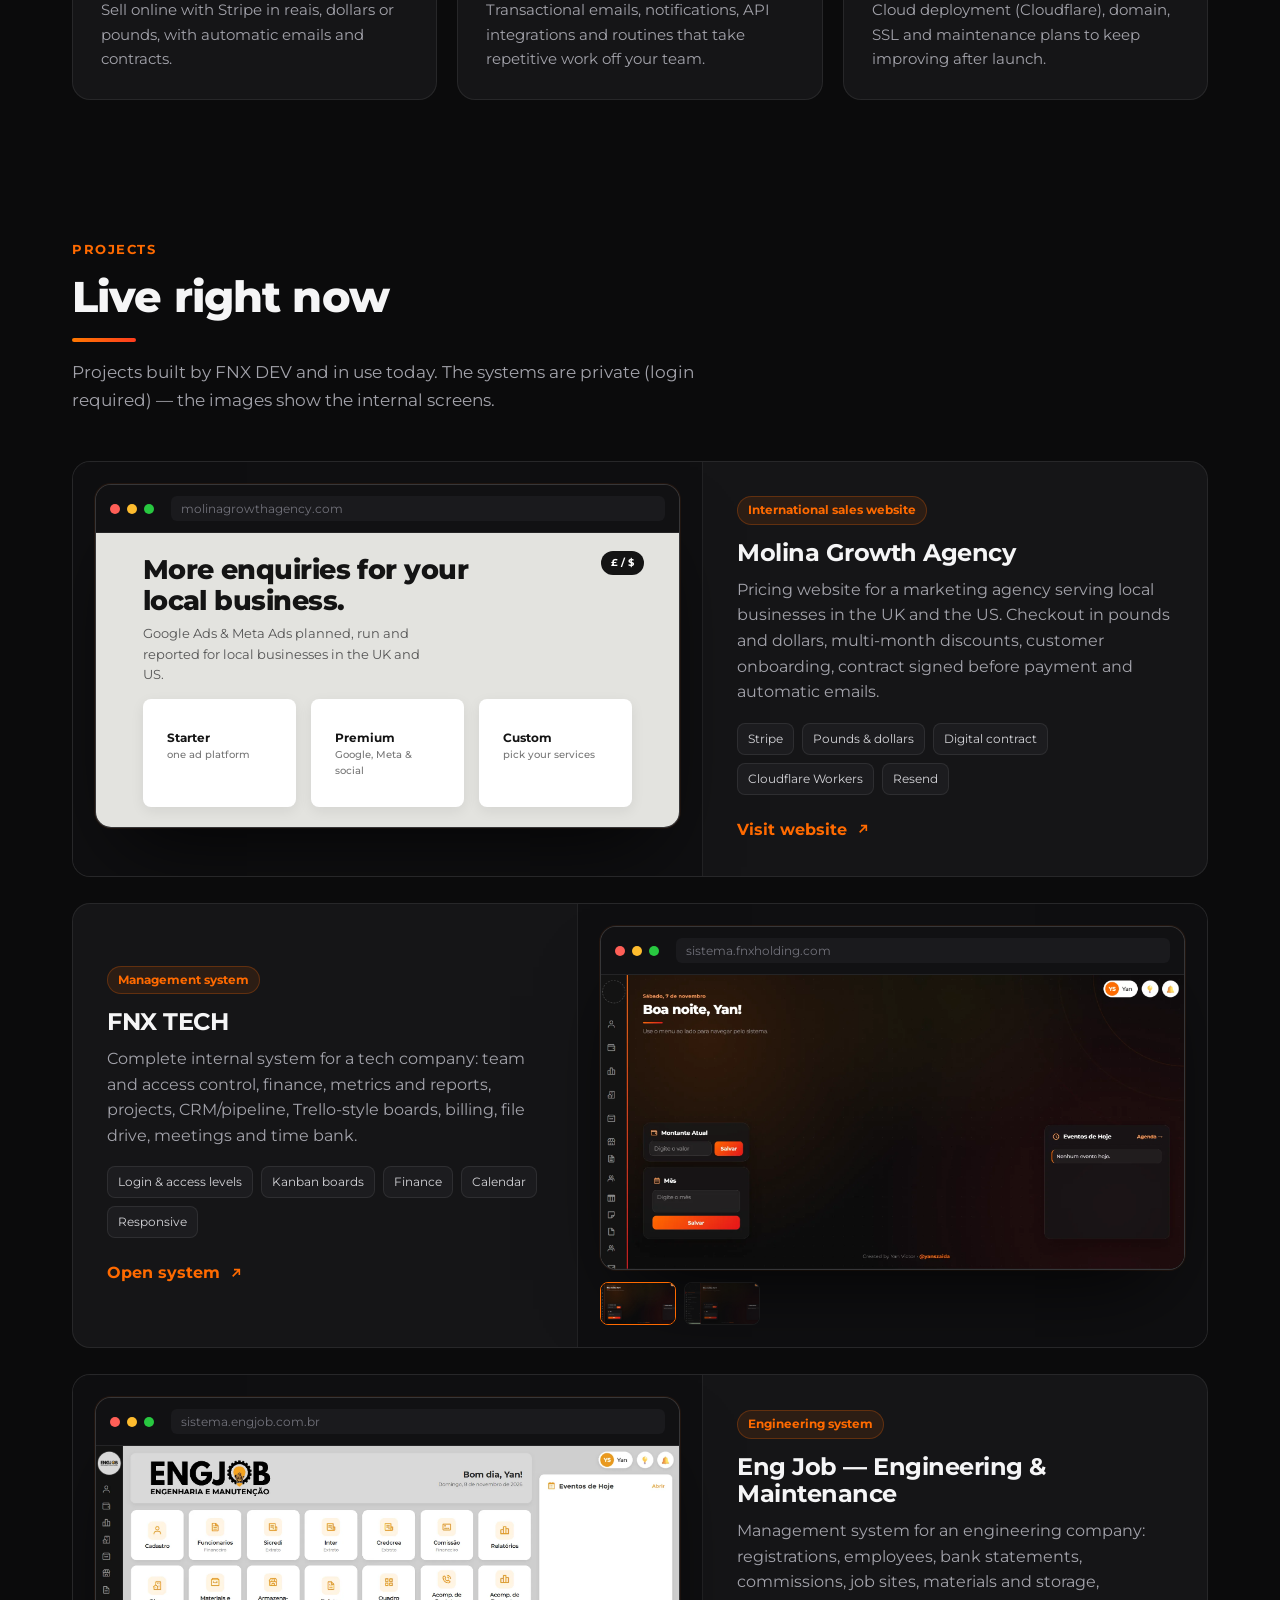
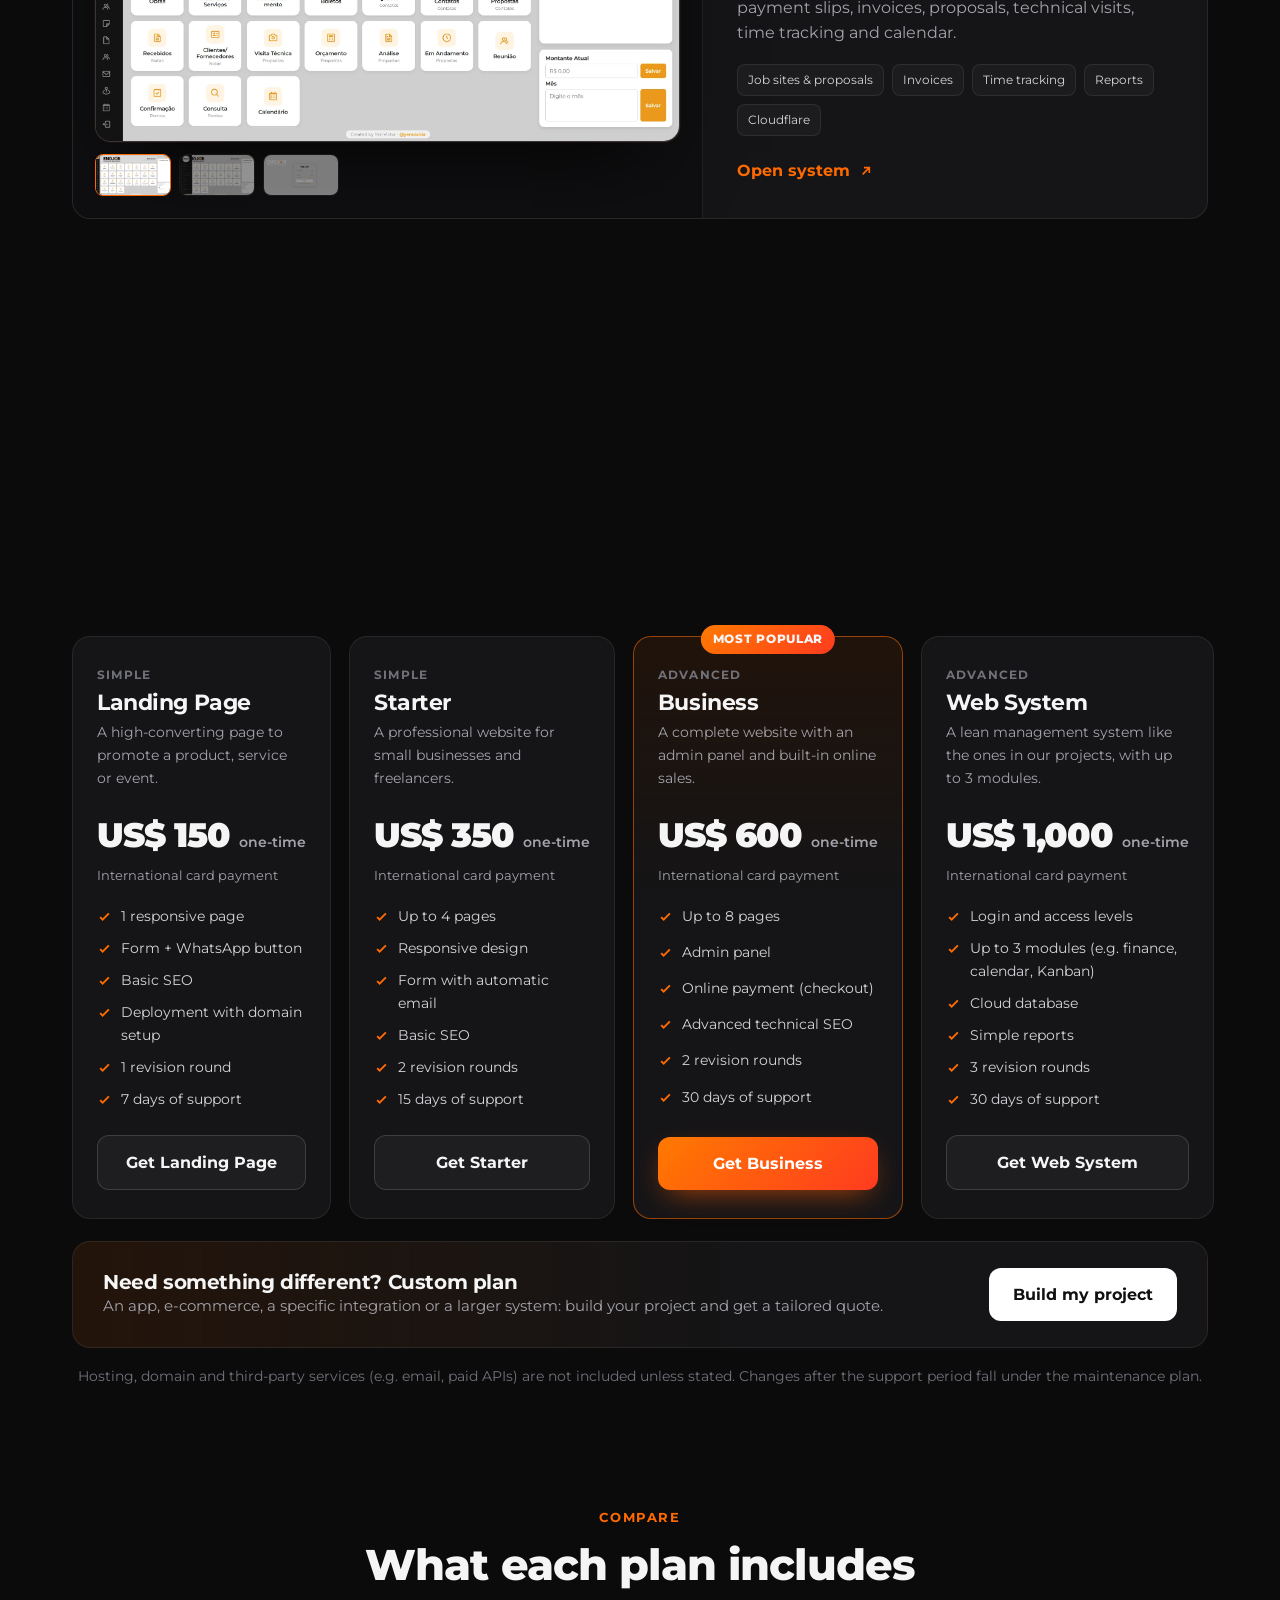
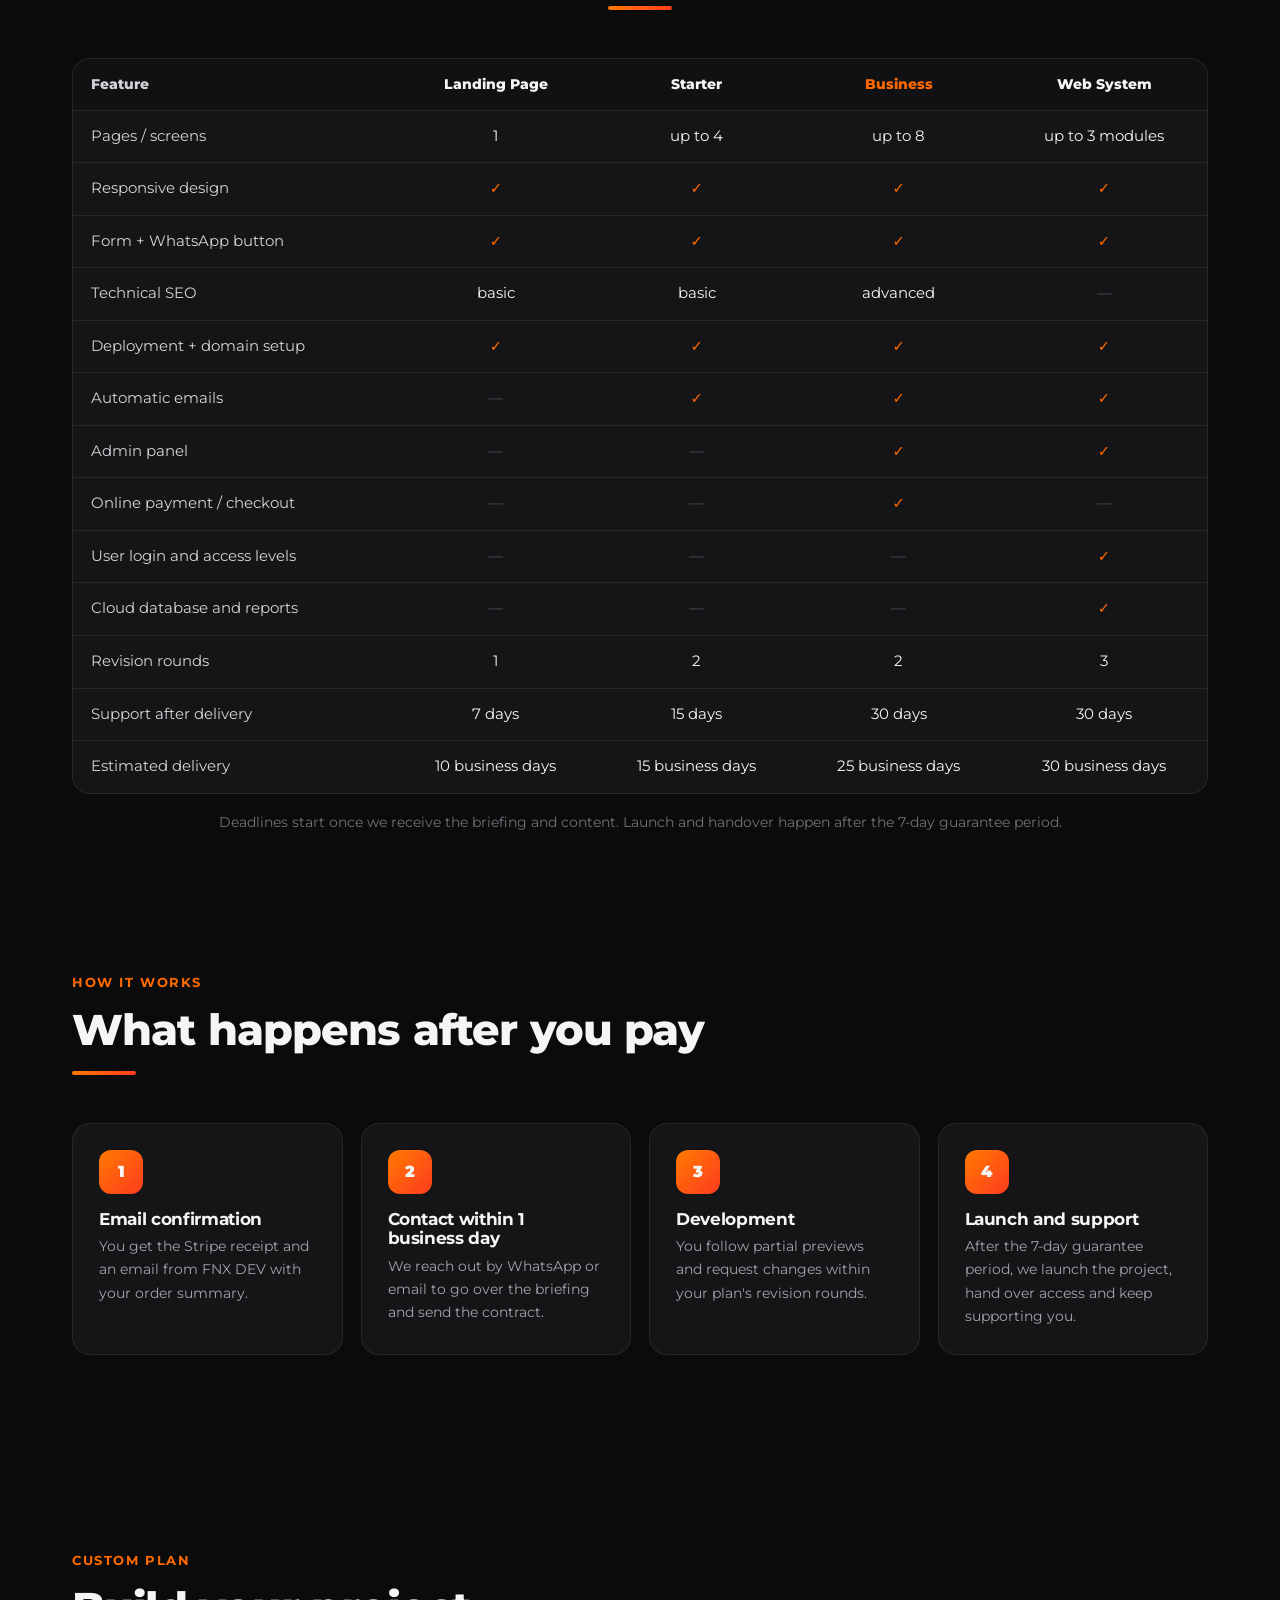
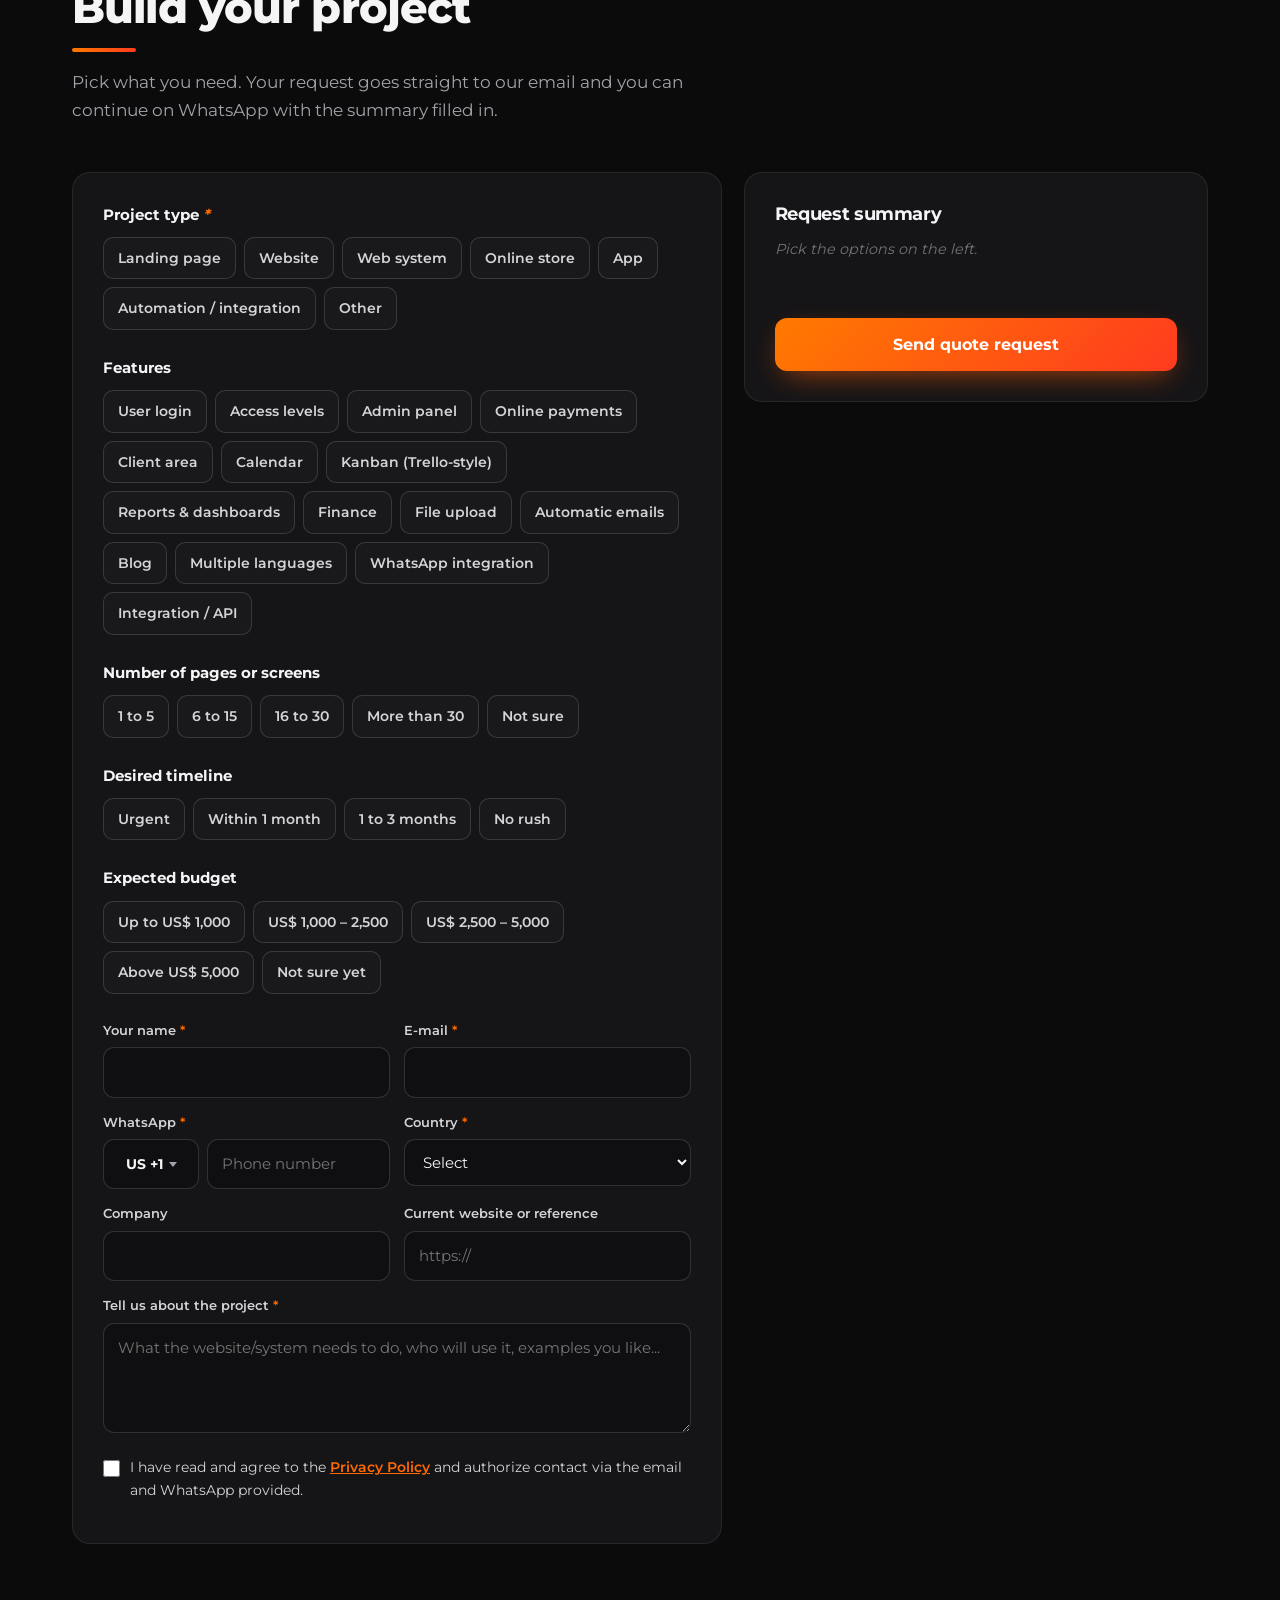
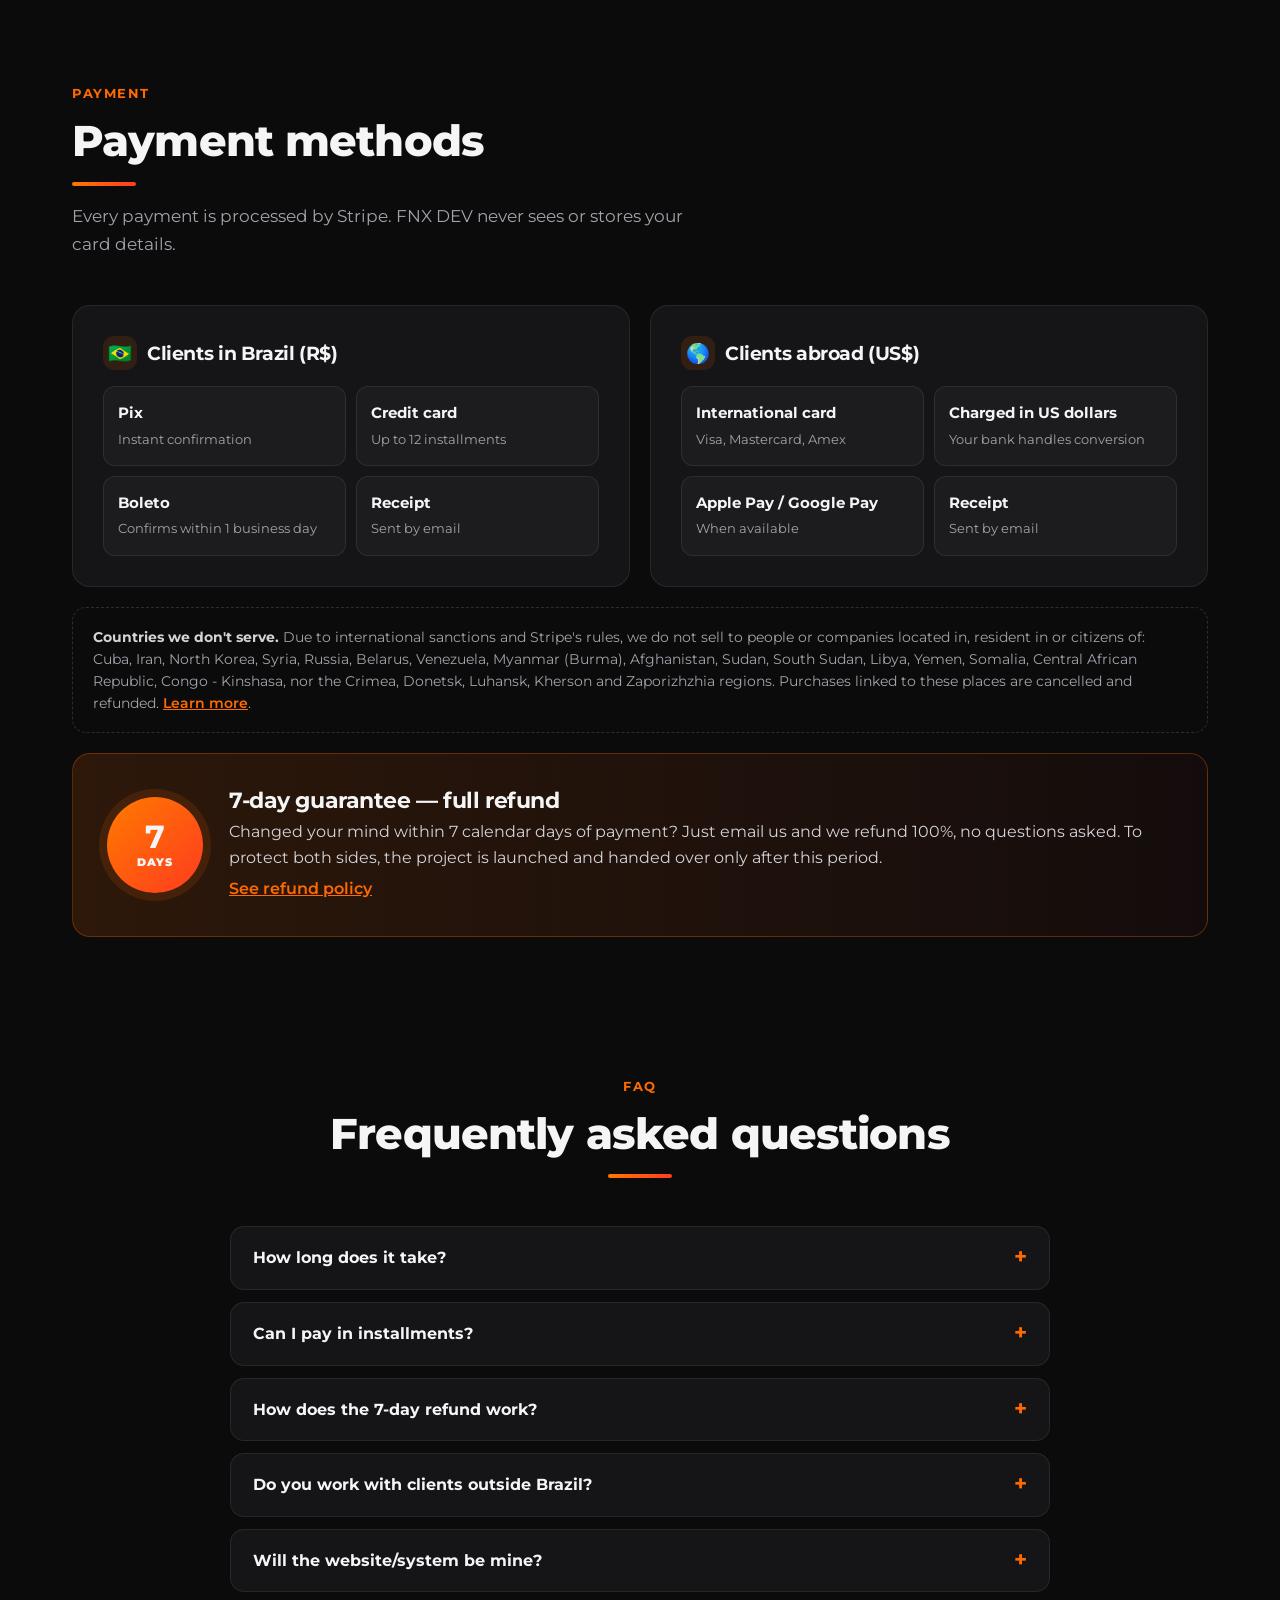
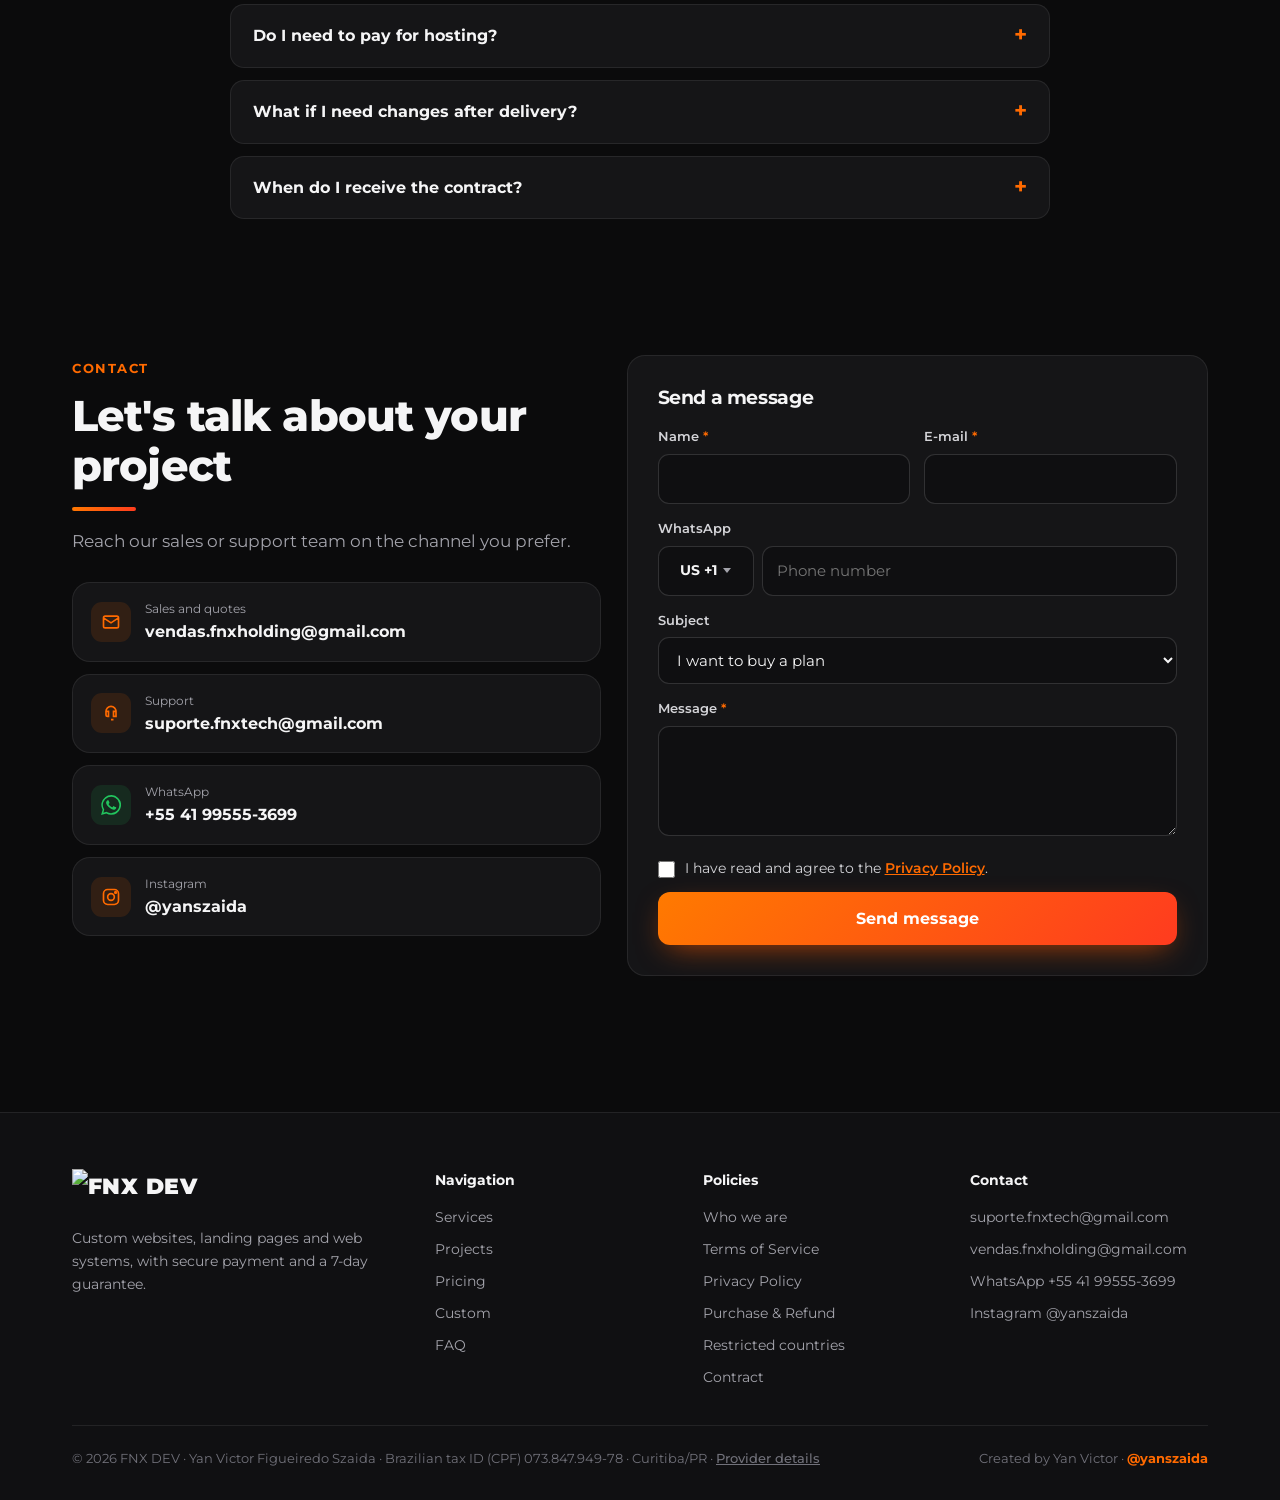
==== commit 58f7dd36: "Logo no site, favicon e imagem de compartilhamento" ====
--- a/public/index.html
+++ b/public/index.html
@@ -5,8 +5,13 @@
 <meta name="viewport" content="width=device-width, initial-scale=1.0">
 <title>FNX DEV — Sites e sistemas sob medida</title>
 <meta name="description" content="FNX DEV: desenvolvimento de sites, landing pages e sistemas web sob medida. Pagamento seguro no Brasil e no exterior e garantia de 7 dias.">
+<link rel="icon" href="/favicon.ico" sizes="any">
+<link rel="apple-touch-icon" href="/assets/logo/apple-touch-icon.png">
 <meta name="theme-color" content="#0b0b0c">
 <meta property="og:title" content="FNX DEV — Sites e sistemas sob medida">
+<meta property="og:image" content="https://dev.fnxholding.com/assets/logo/og-fnx-dev.png">
+<meta property="og:image:width" content="1200">
+<meta property="og:image:height" content="630">
 <meta property="og:description" content="Sites, landing pages e sistemas web sob medida. Pagamento seguro e garantia de 7 dias.">
 <link href="assets/fonts/fonts.css" rel="stylesheet">
 <style>
@@ -51,6 +56,8 @@
 .nav{display:flex;align-items:center;justify-content:space-between;height:72px;gap:20px}
 .brand{font-weight:900;font-size:1.35rem;letter-spacing:.02em}
 .brand span{color:var(--or)}
+.brand img{height:40px;width:auto;display:block}
+footer .brand img{height:48px}
 .menu{display:flex;gap:26px;font-weight:500;font-size:.93rem;color:var(--muted)}
 .menu a:hover{color:var(--text)}
 .nav-right{display:flex;align-items:center;gap:10px}
@@ -307,7 +314,7 @@
 <header>
   <div class="wrap nav">
     <!-- Sem logo por enquanto: só o nome em texto. Quando a logo ficar pronta, troque por <img>. -->
-    <a href="#topo" class="brand" aria-label="FNX DEV">FNX <span>DEV</span></a>
+    <a href="#topo" class="brand" aria-label="FNX DEV"><img src="/assets/logo/fnx-dev-branca.png" alt="FNX DEV" width="123" height="40"></a>
     <nav class="menu" aria-label="Menu">
       <a href="#servicos" data-en="Services">Serviços</a>
       <a href="#projetos" data-en="Projects">Projetos</a>
@@ -751,7 +758,7 @@
   <div class="wrap">
     <div class="f-cols">
       <div>
-        <div class="brand">FNX <span>DEV</span></div>
+        <div class="brand"><img src="/assets/logo/fnx-dev-branca.png" alt="FNX DEV" width="148" height="48" loading="lazy"></div>
         <p data-en="Custom websites, landing pages and web systems, with secure payment and a 7-day guarantee.">Sites, landing pages e sistemas web sob medida, com pagamento seguro e garantia de 7 dias.</p>
       </div>
       <div>
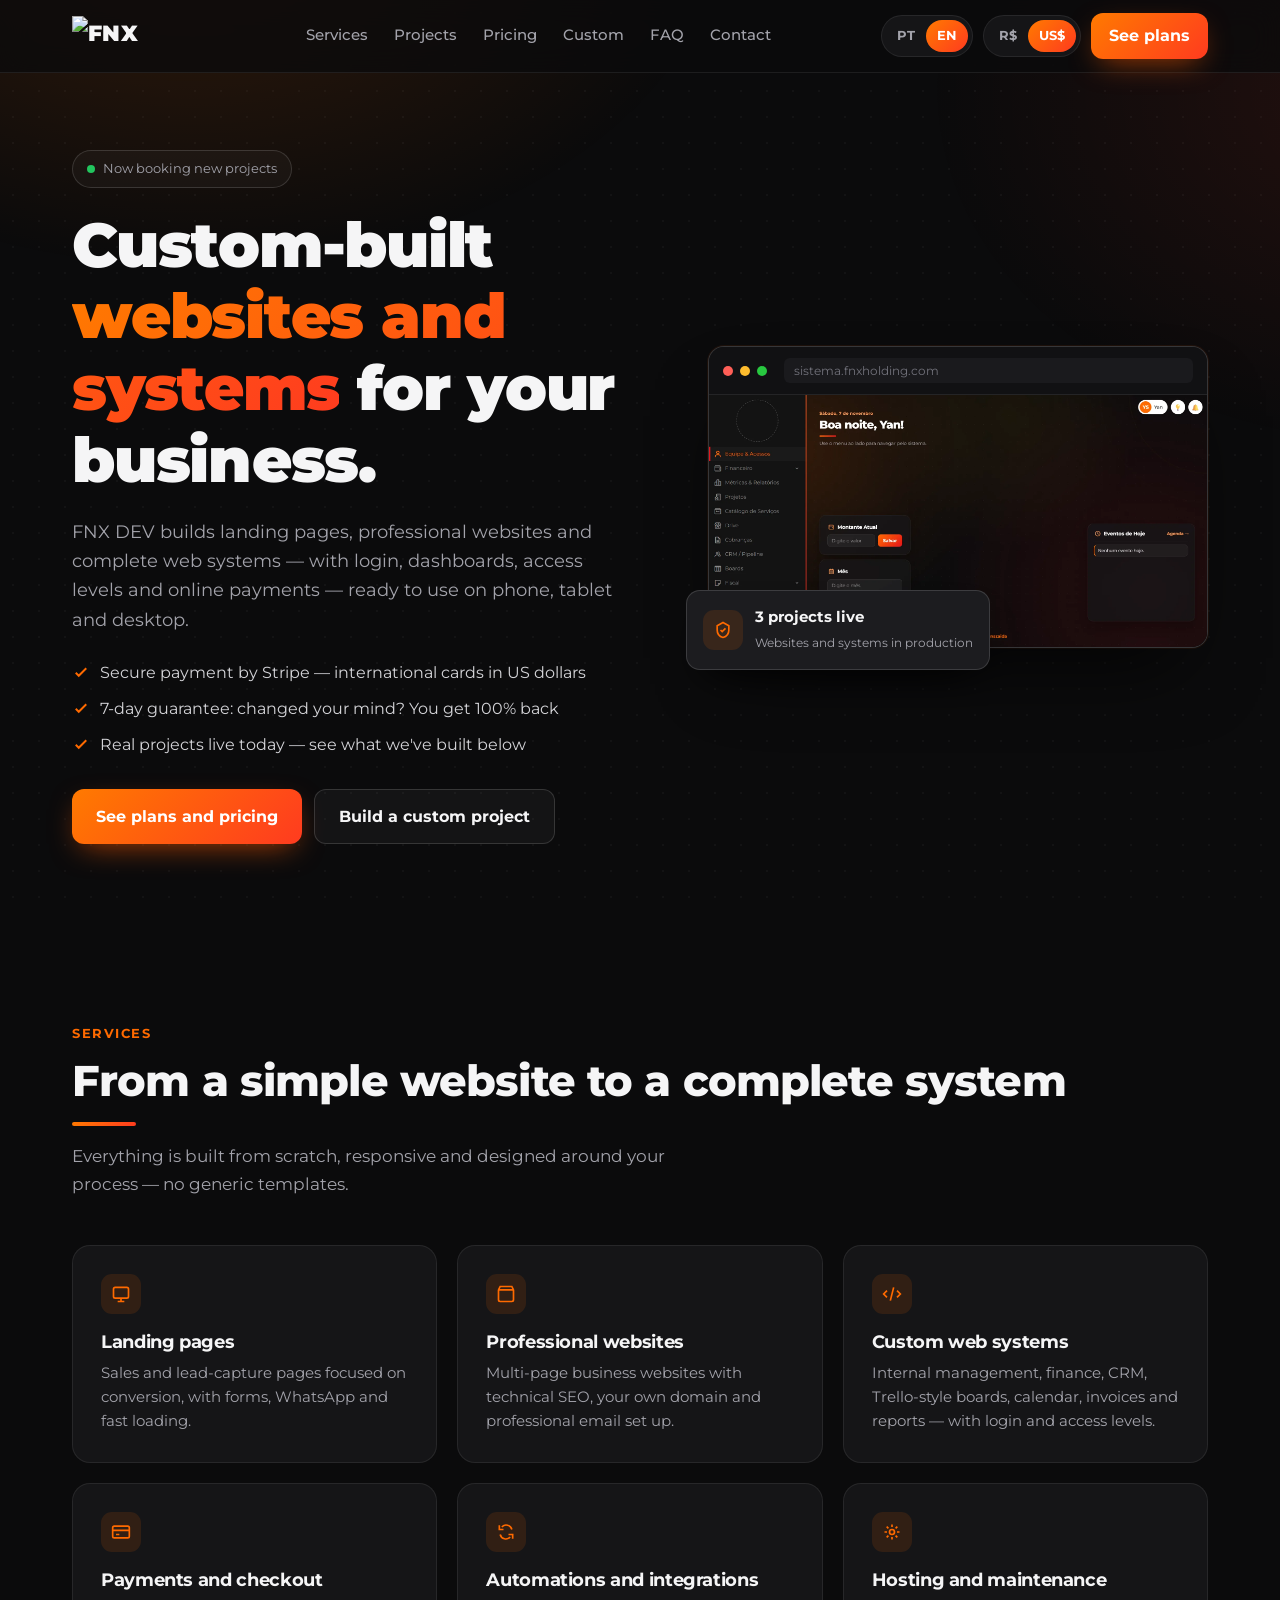
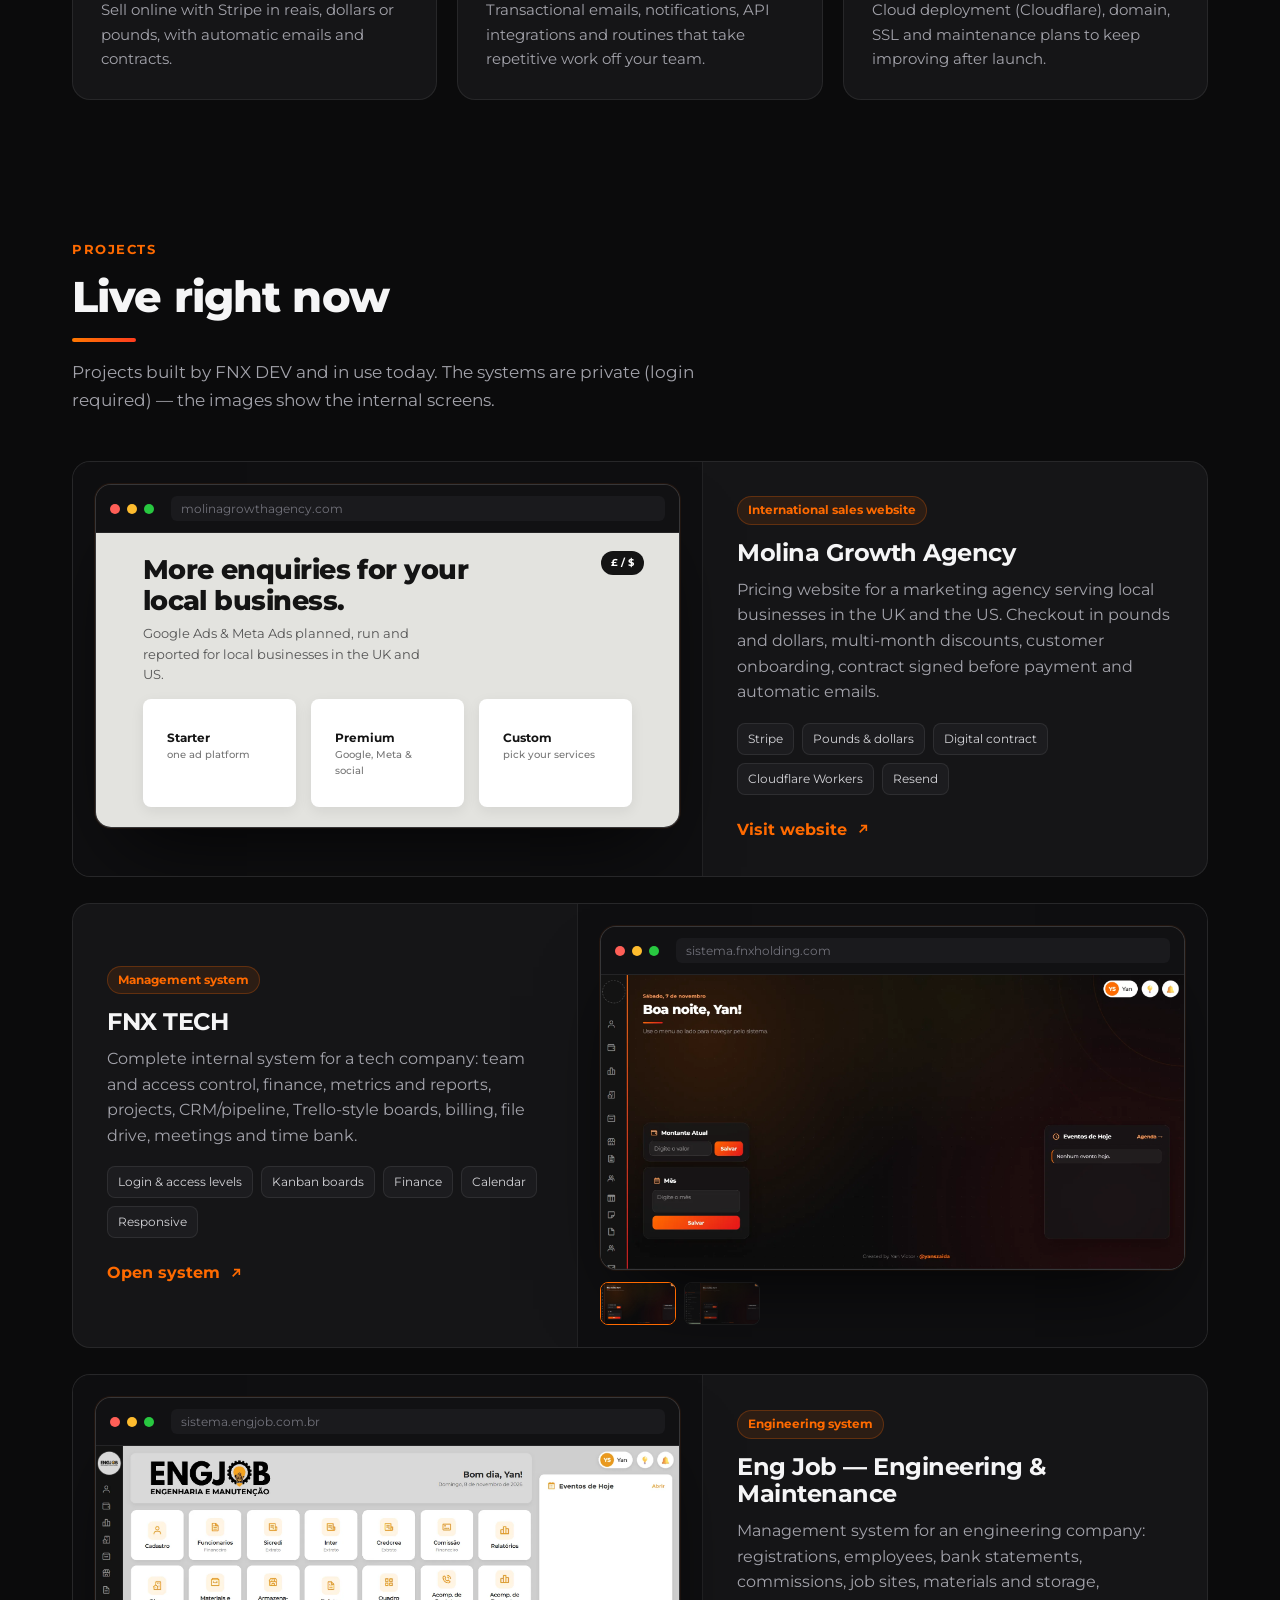
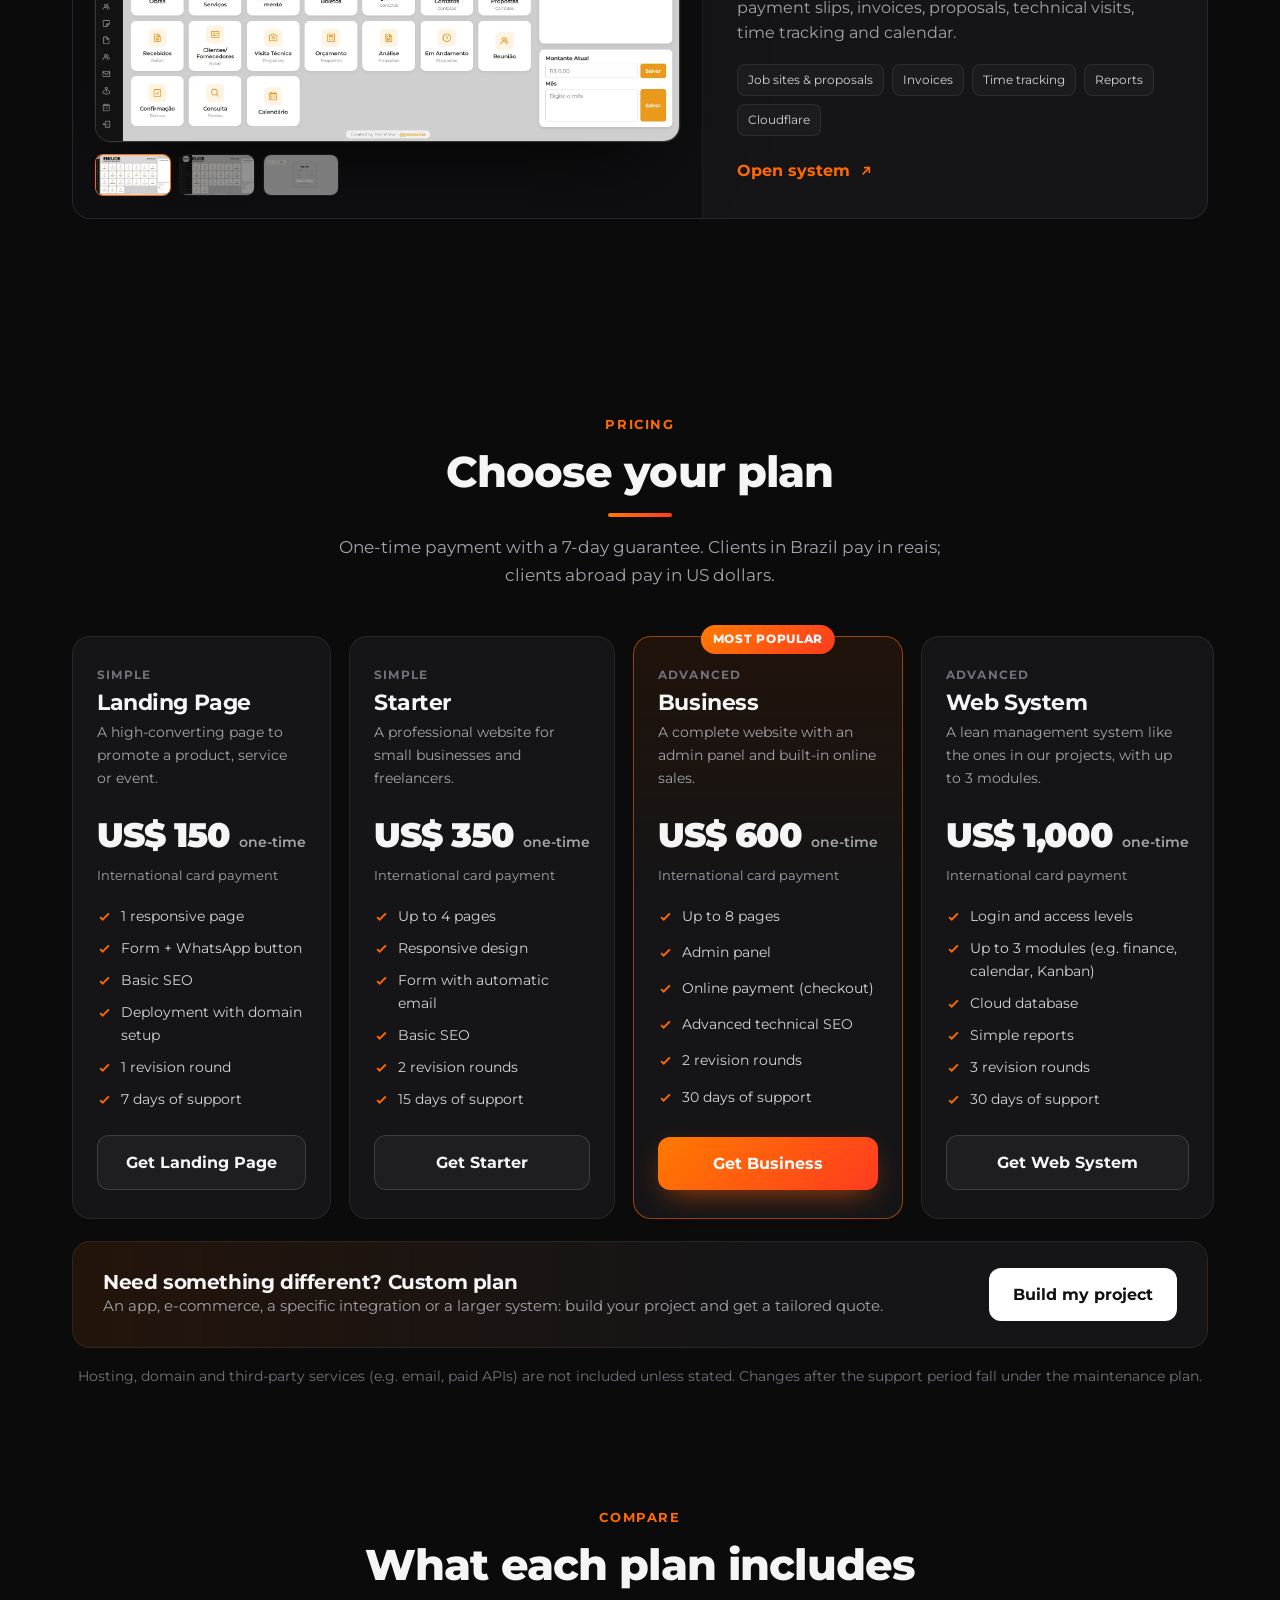
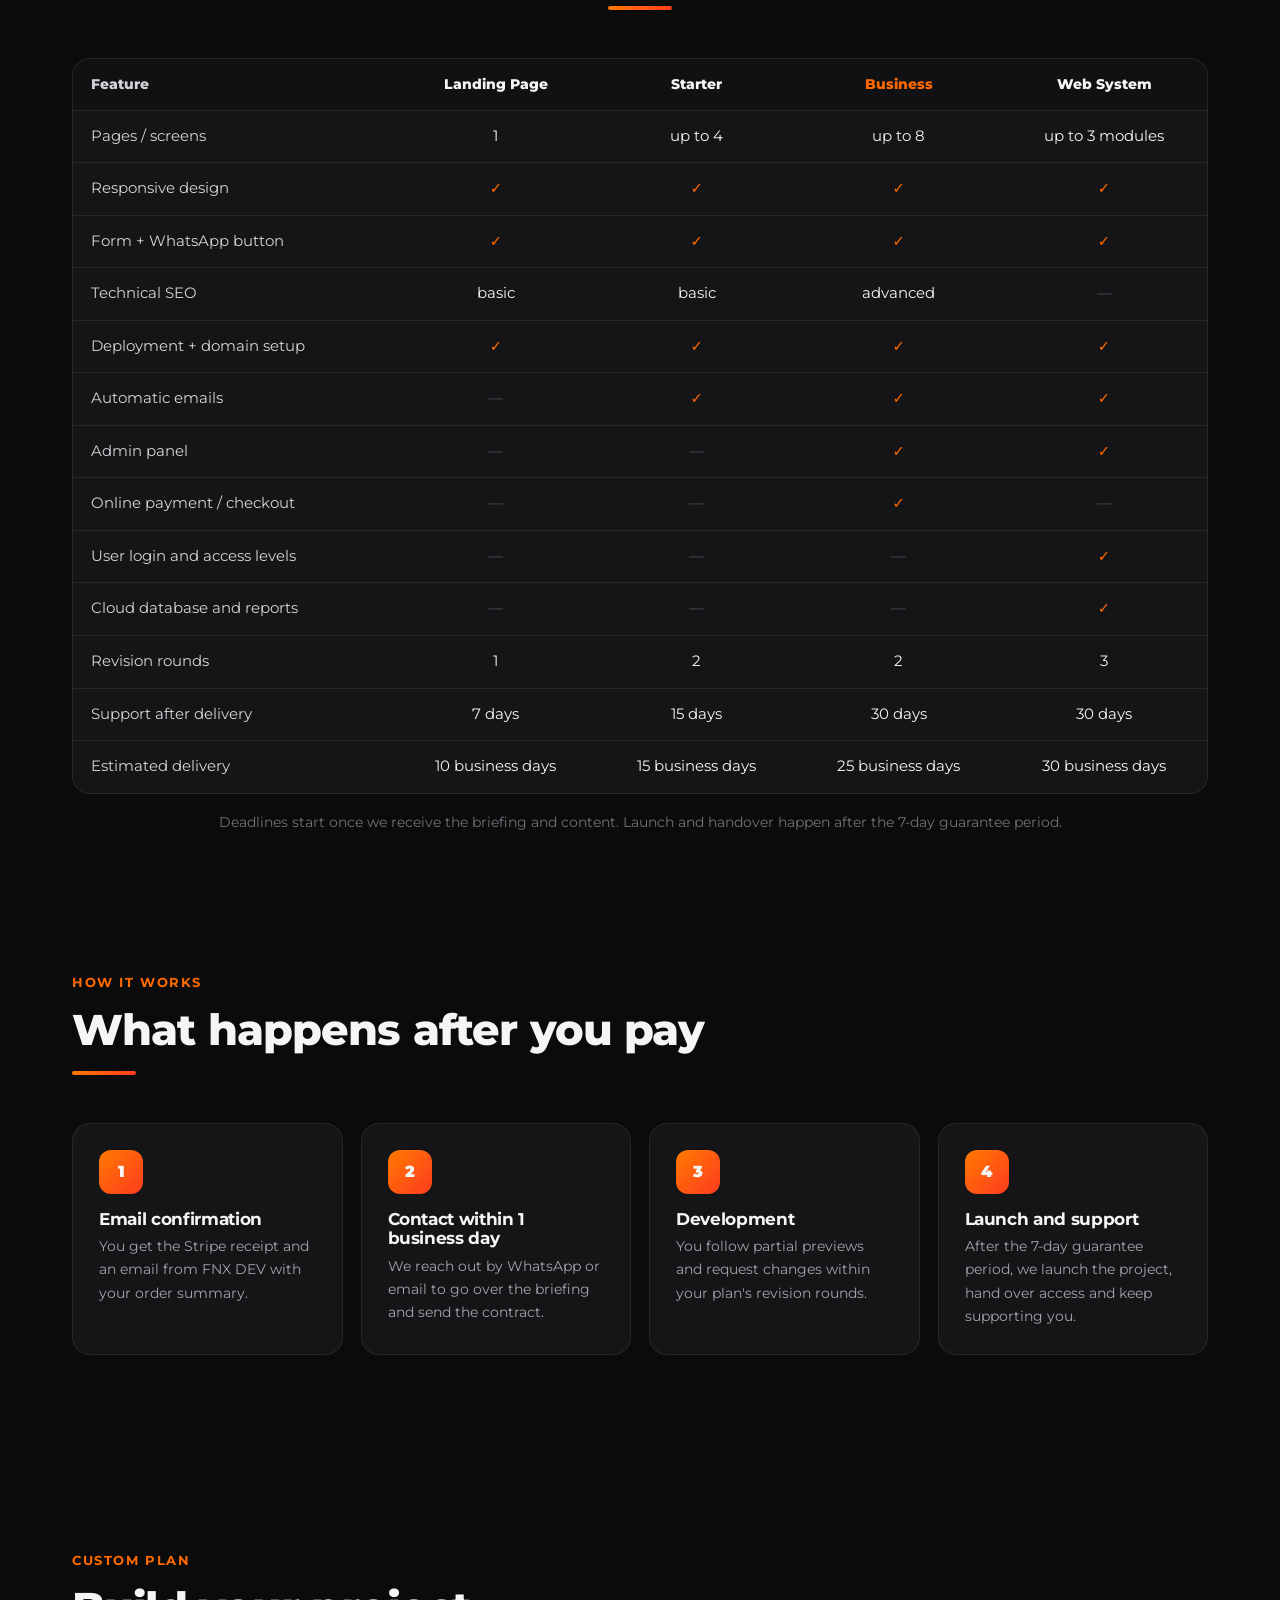
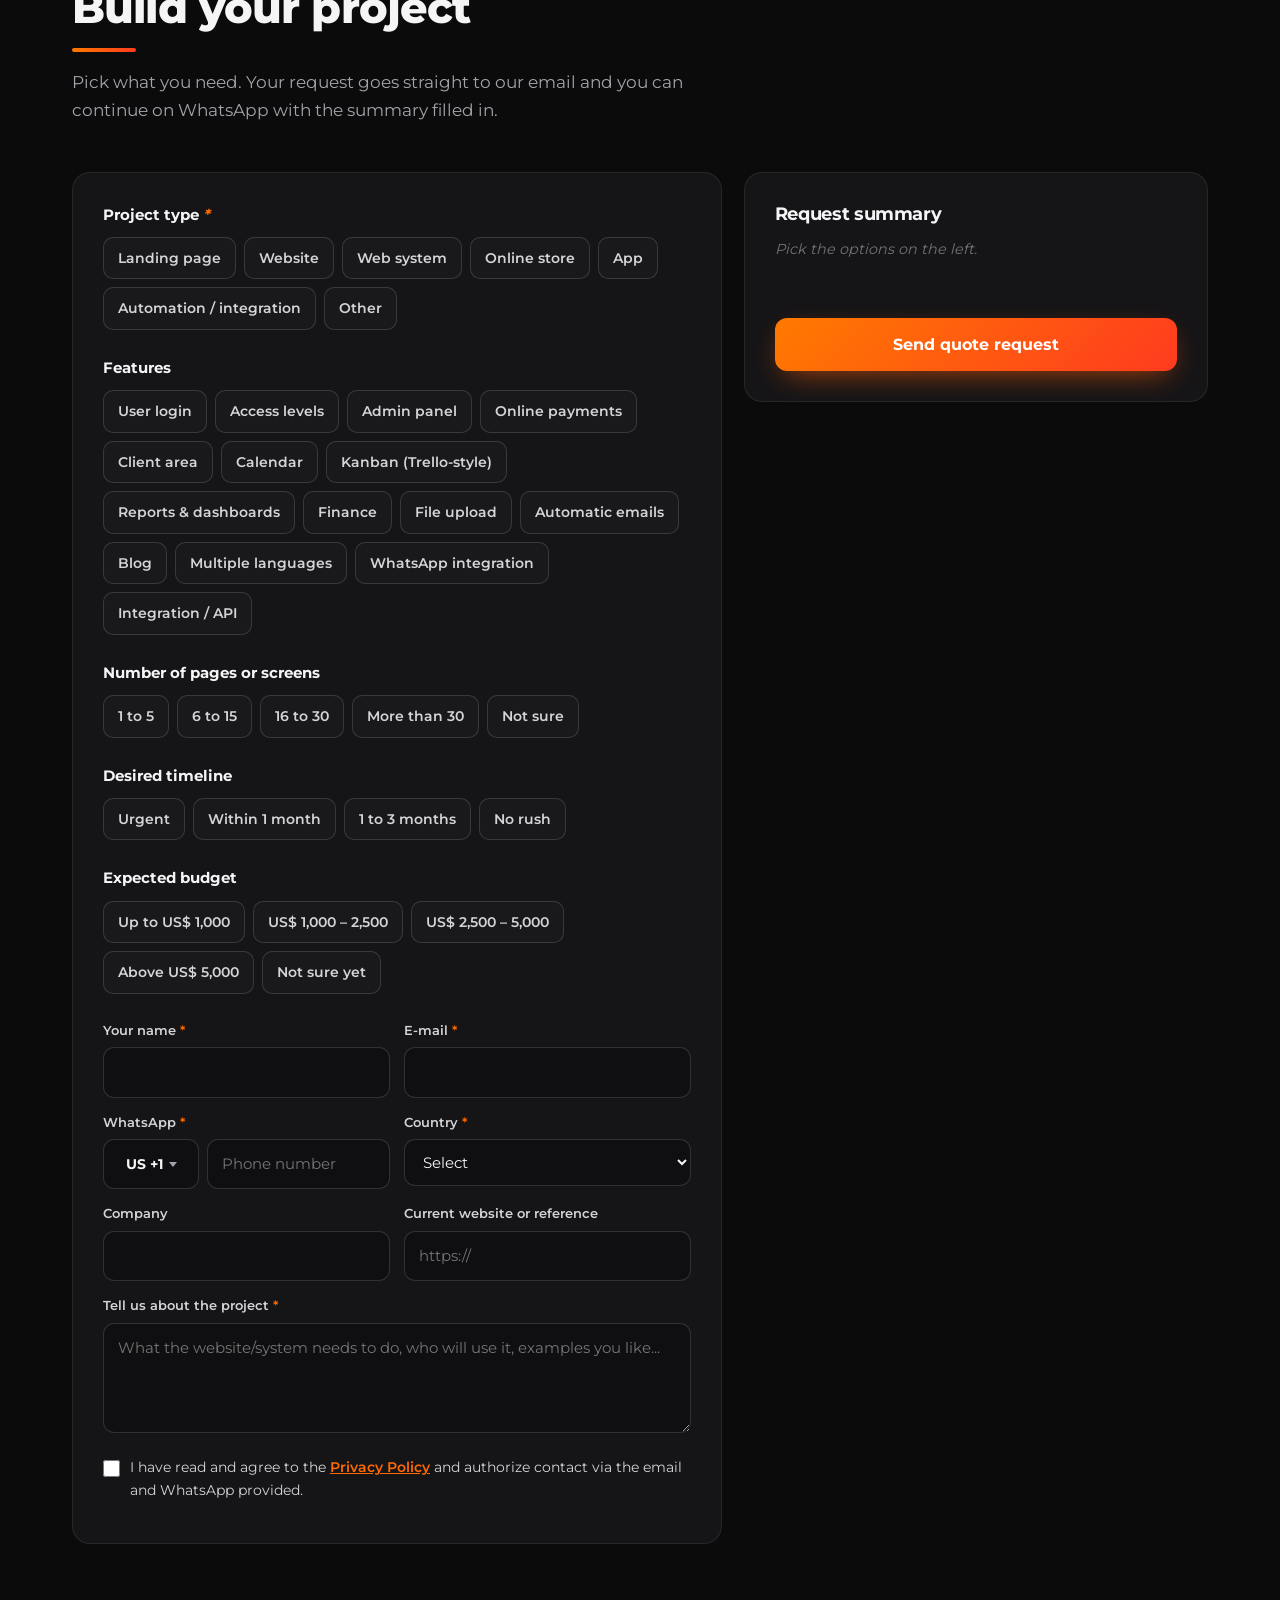
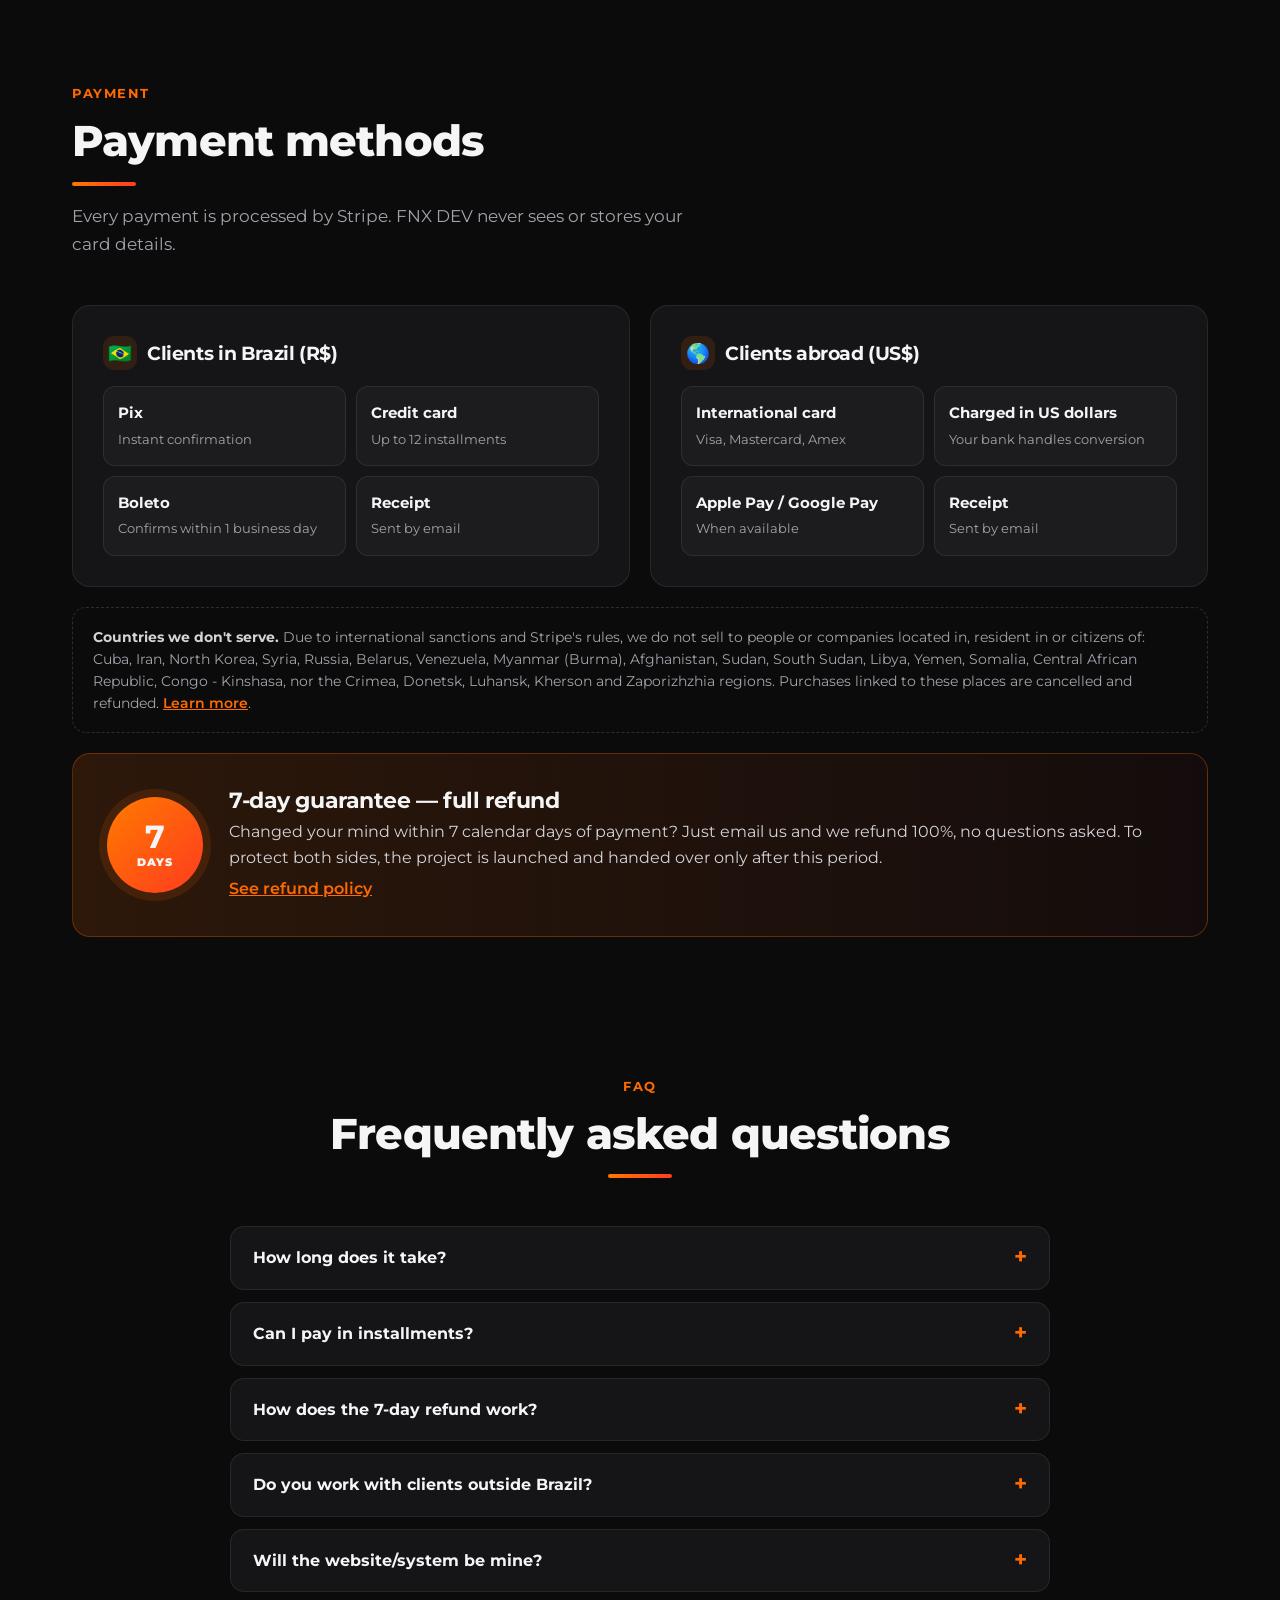
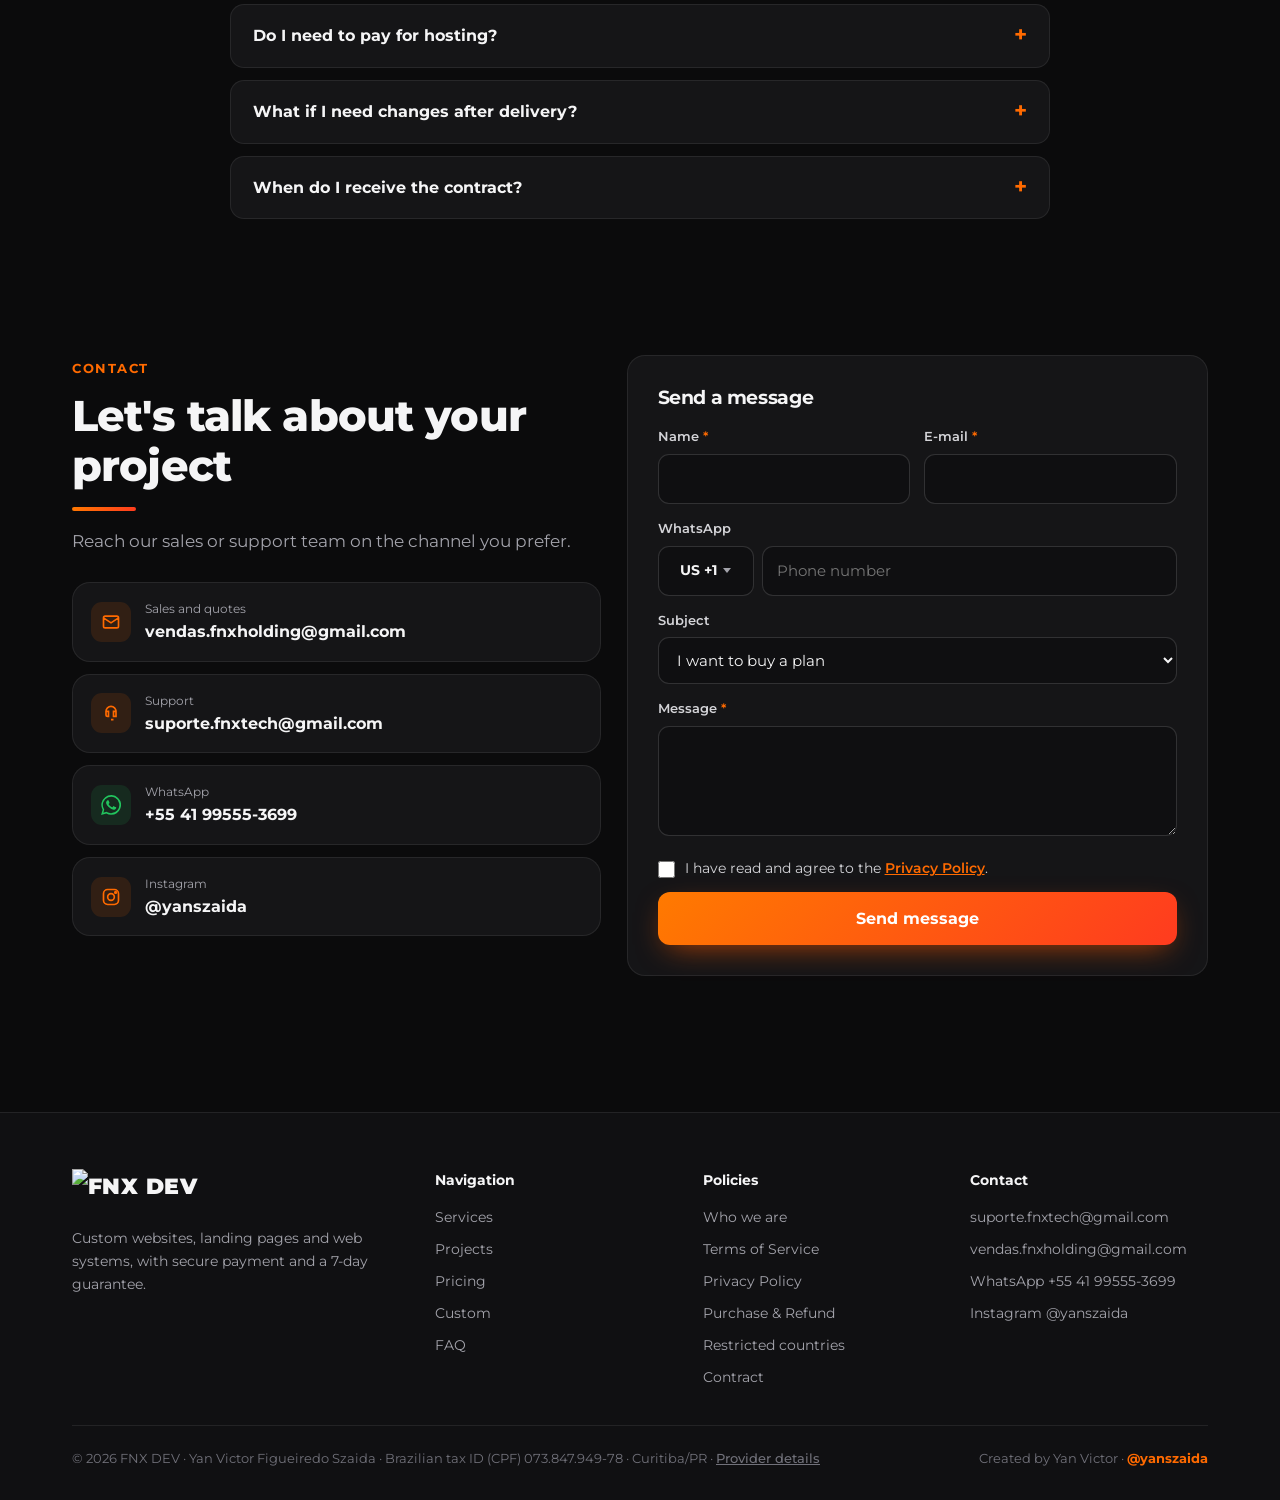
==== commit c75ea0b4: "Forca o navegador a carregar o favicon novo" ====
--- a/public/index.html
+++ b/public/index.html
@@ -5,7 +5,8 @@
 <meta name="viewport" content="width=device-width, initial-scale=1.0">
 <title>FNX DEV — Sites e sistemas sob medida</title>
 <meta name="description" content="FNX DEV: desenvolvimento de sites, landing pages e sistemas web sob medida. Pagamento seguro no Brasil e no exterior e garantia de 7 dias.">
-<link rel="icon" href="/favicon.ico" sizes="any">
+<link rel="icon" href="/favicon.ico?v=2" sizes="any">
+<link rel="icon" type="image/png" sizes="32x32" href="/assets/logo/favicon-32.png?v=2">
 <link rel="apple-touch-icon" href="/assets/logo/apple-touch-icon.png">
 <meta name="theme-color" content="#0b0b0c">
 <meta property="og:title" content="FNX DEV — Sites e sistemas sob medida">
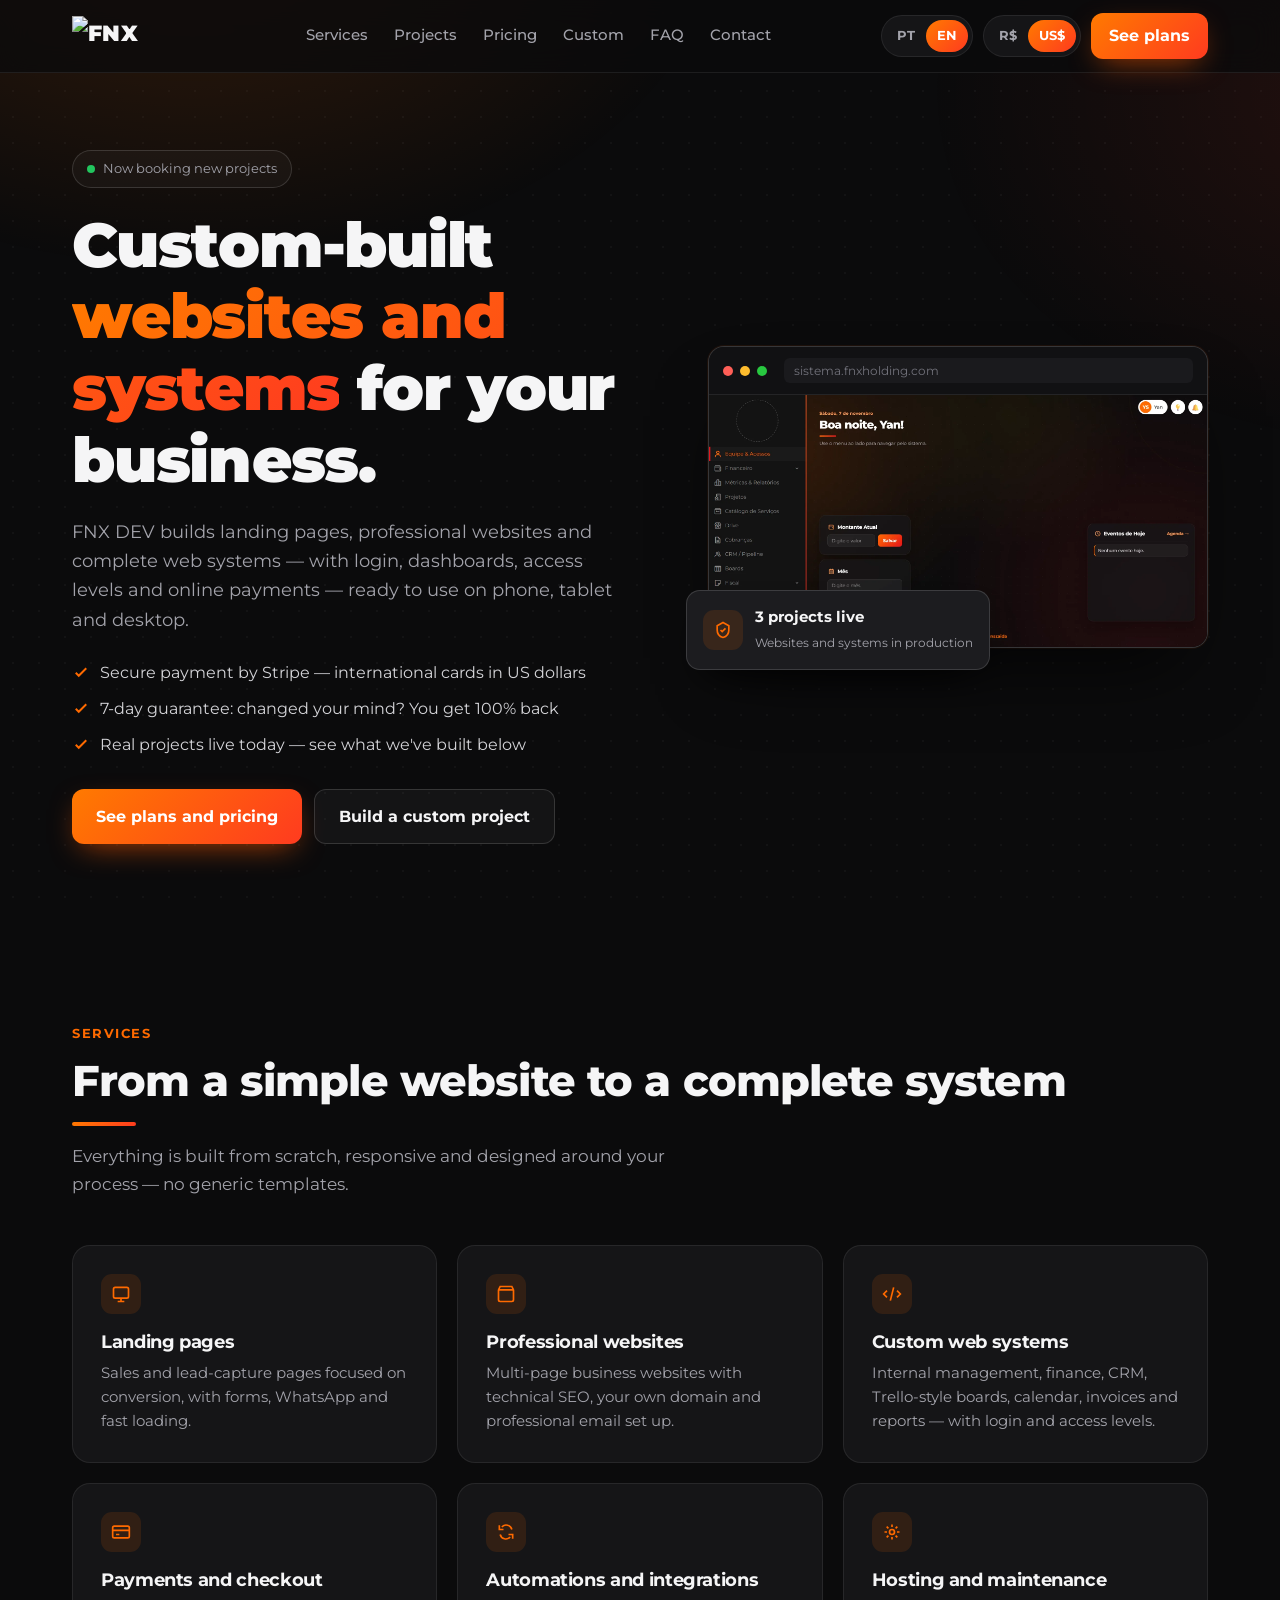
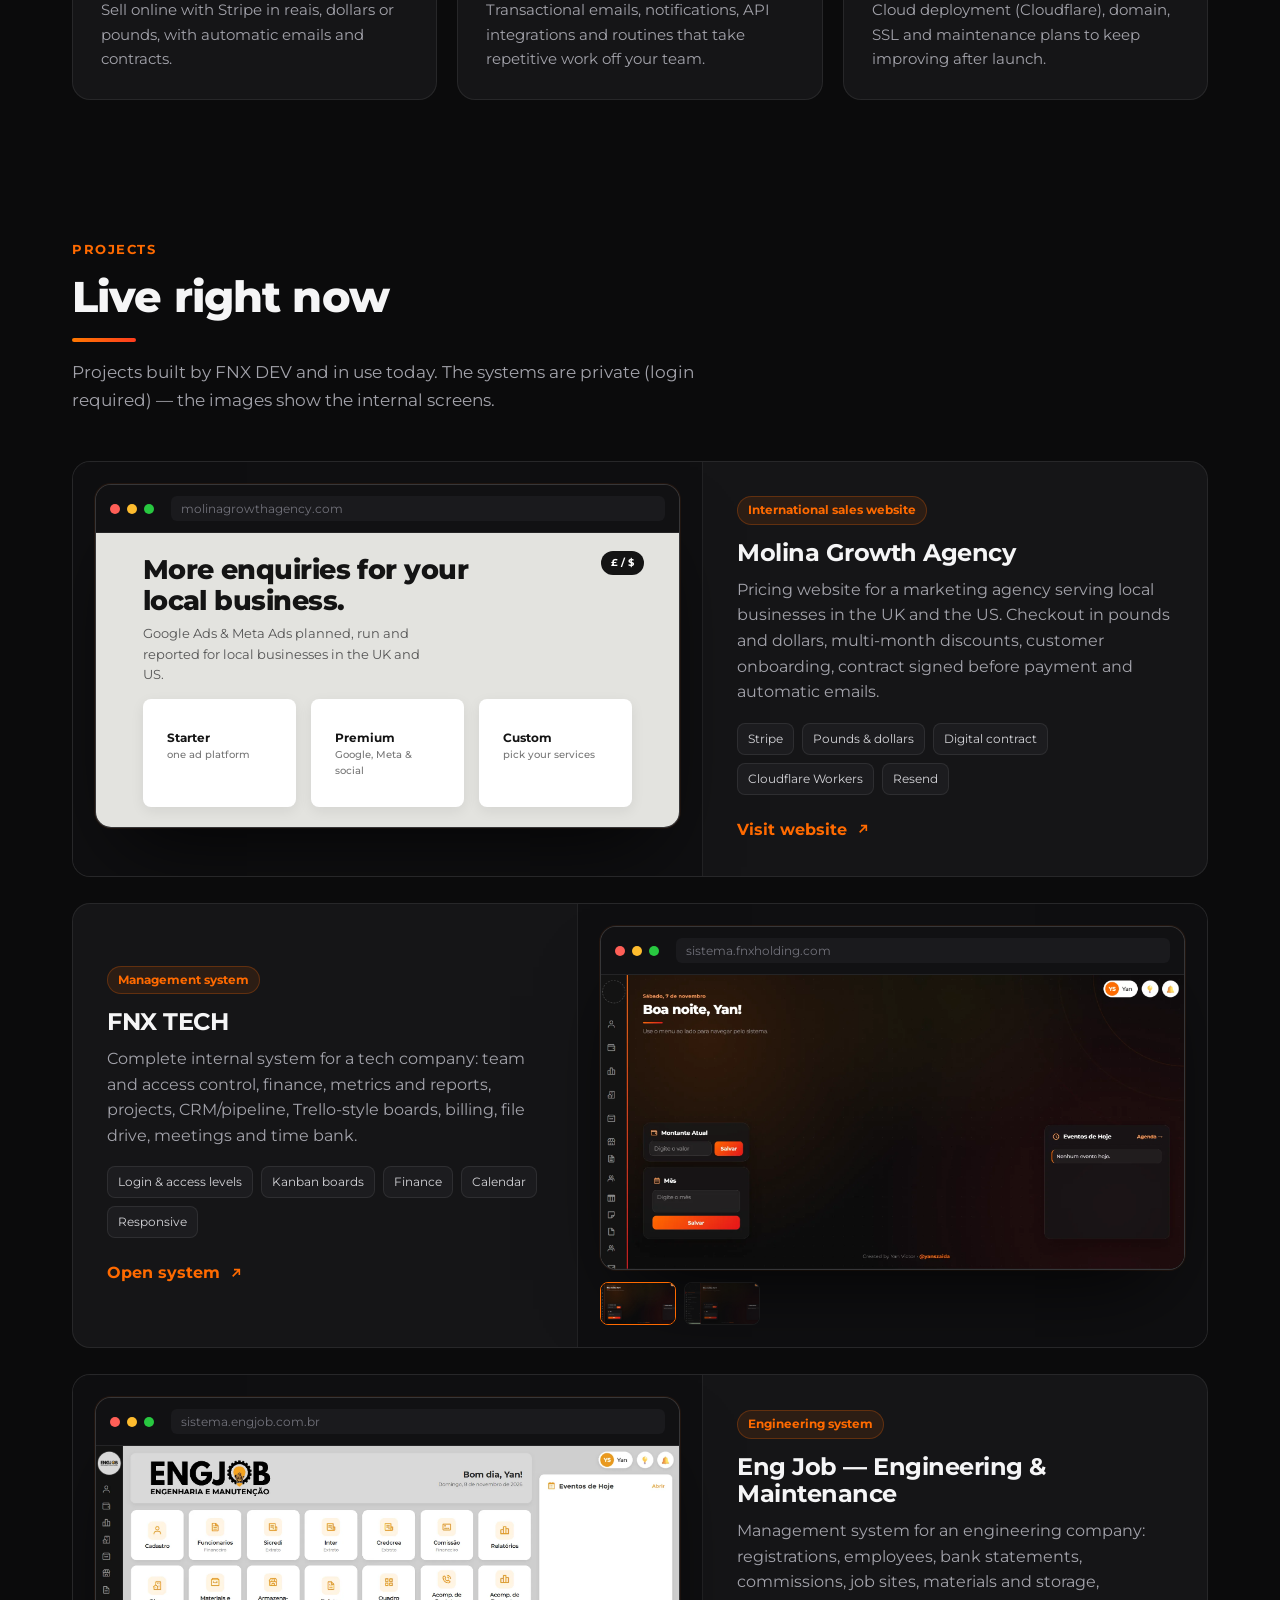
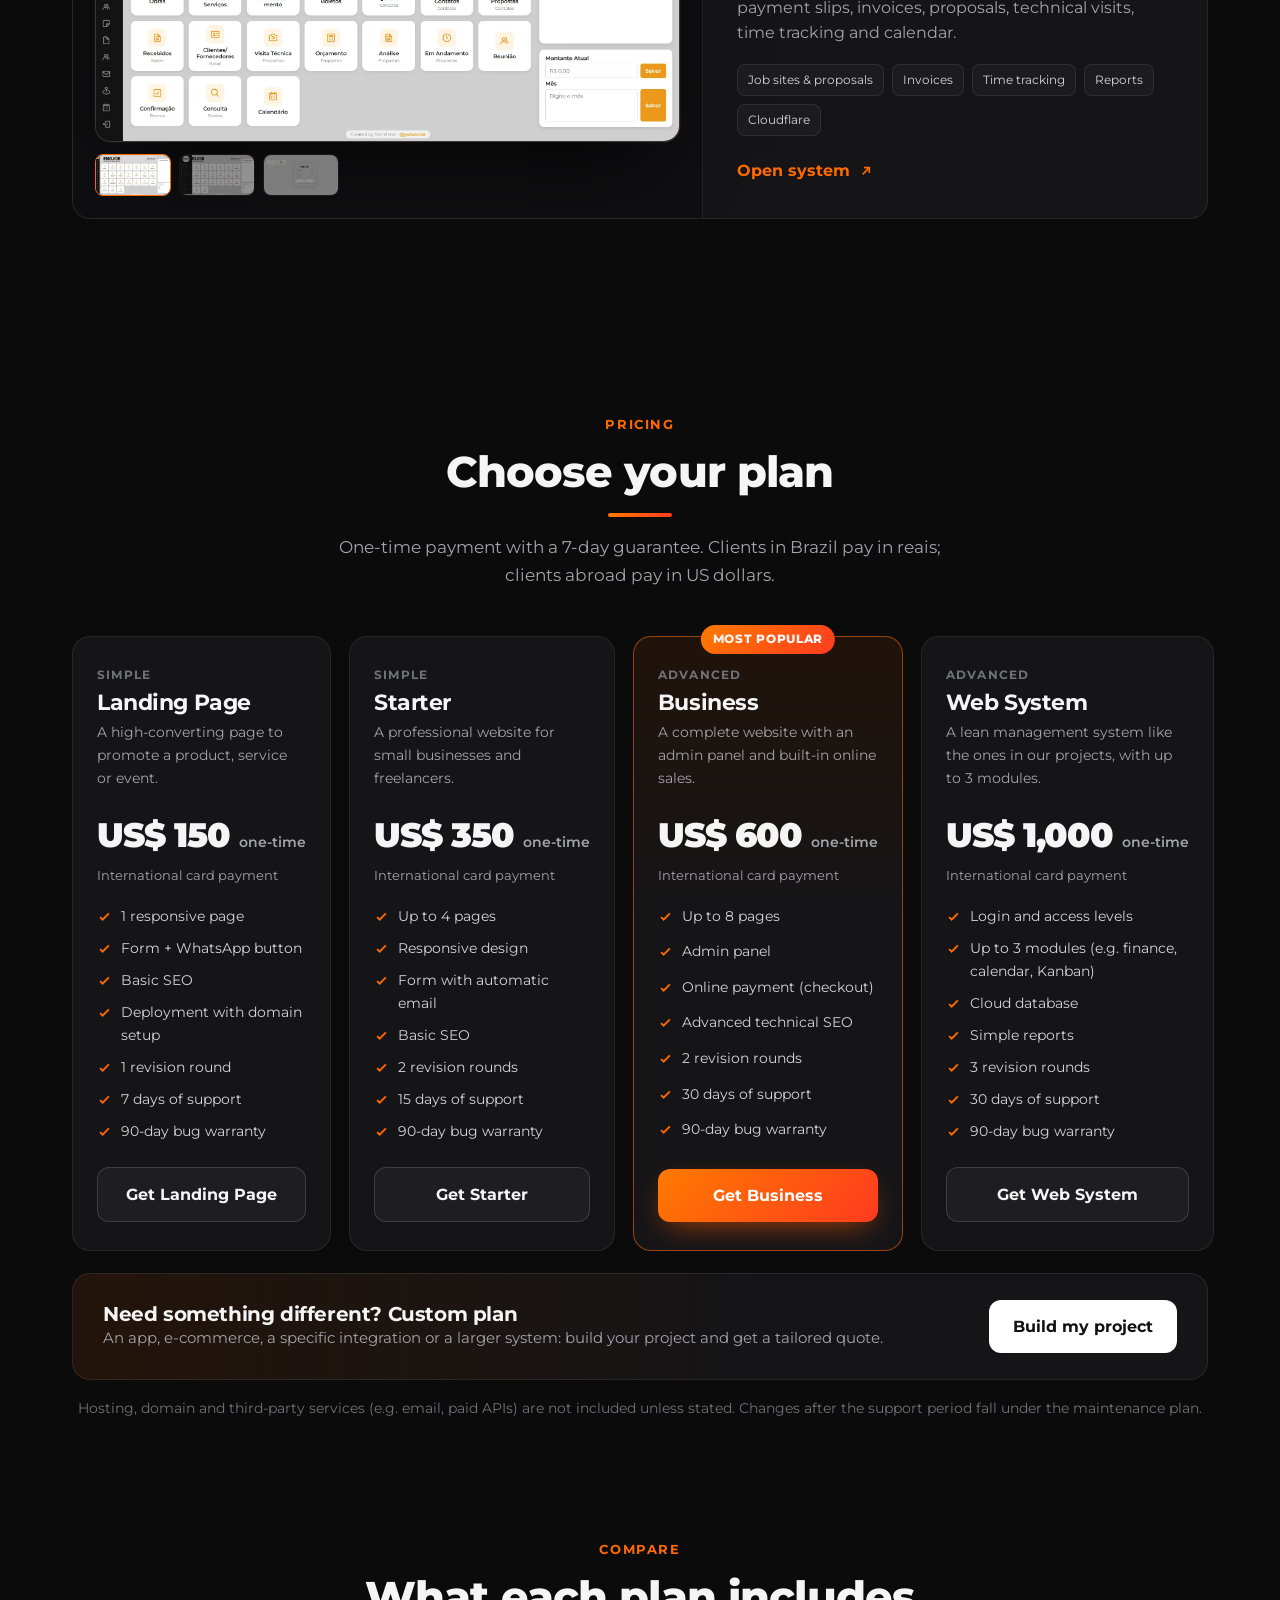
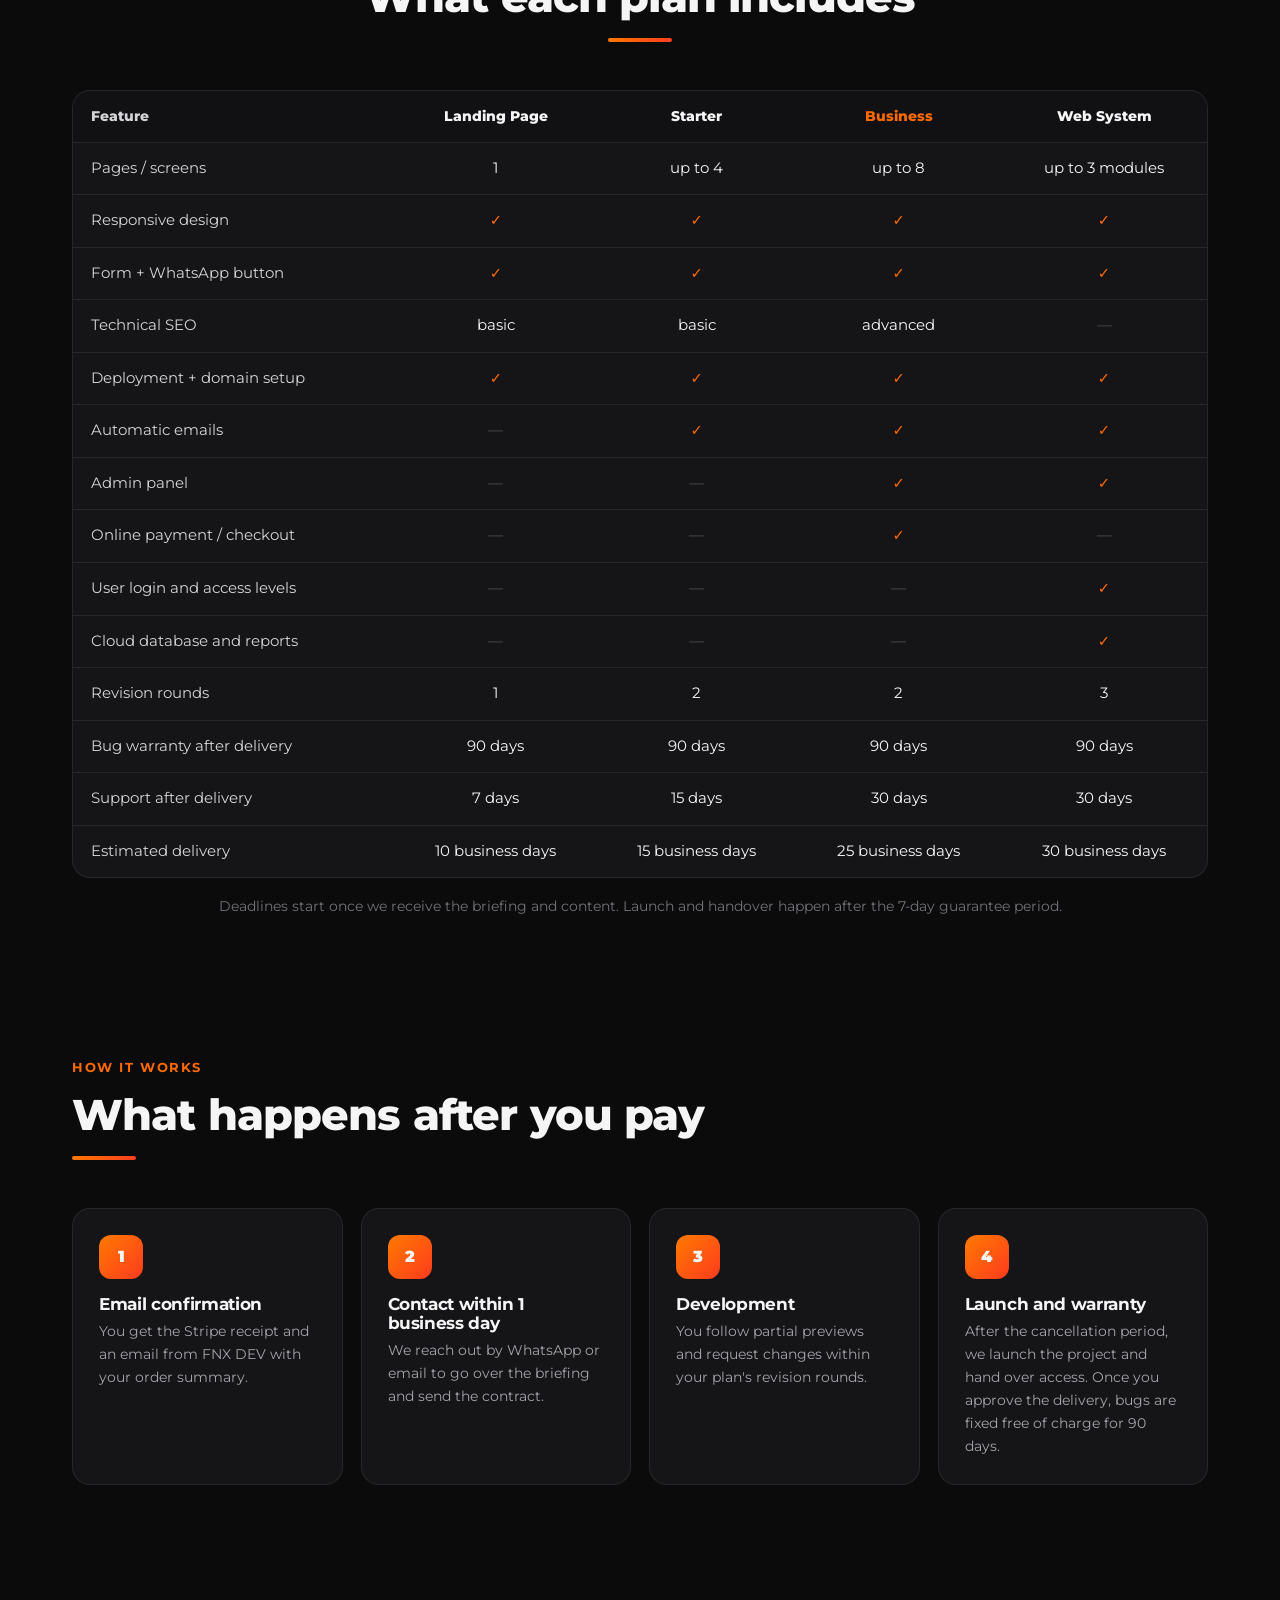
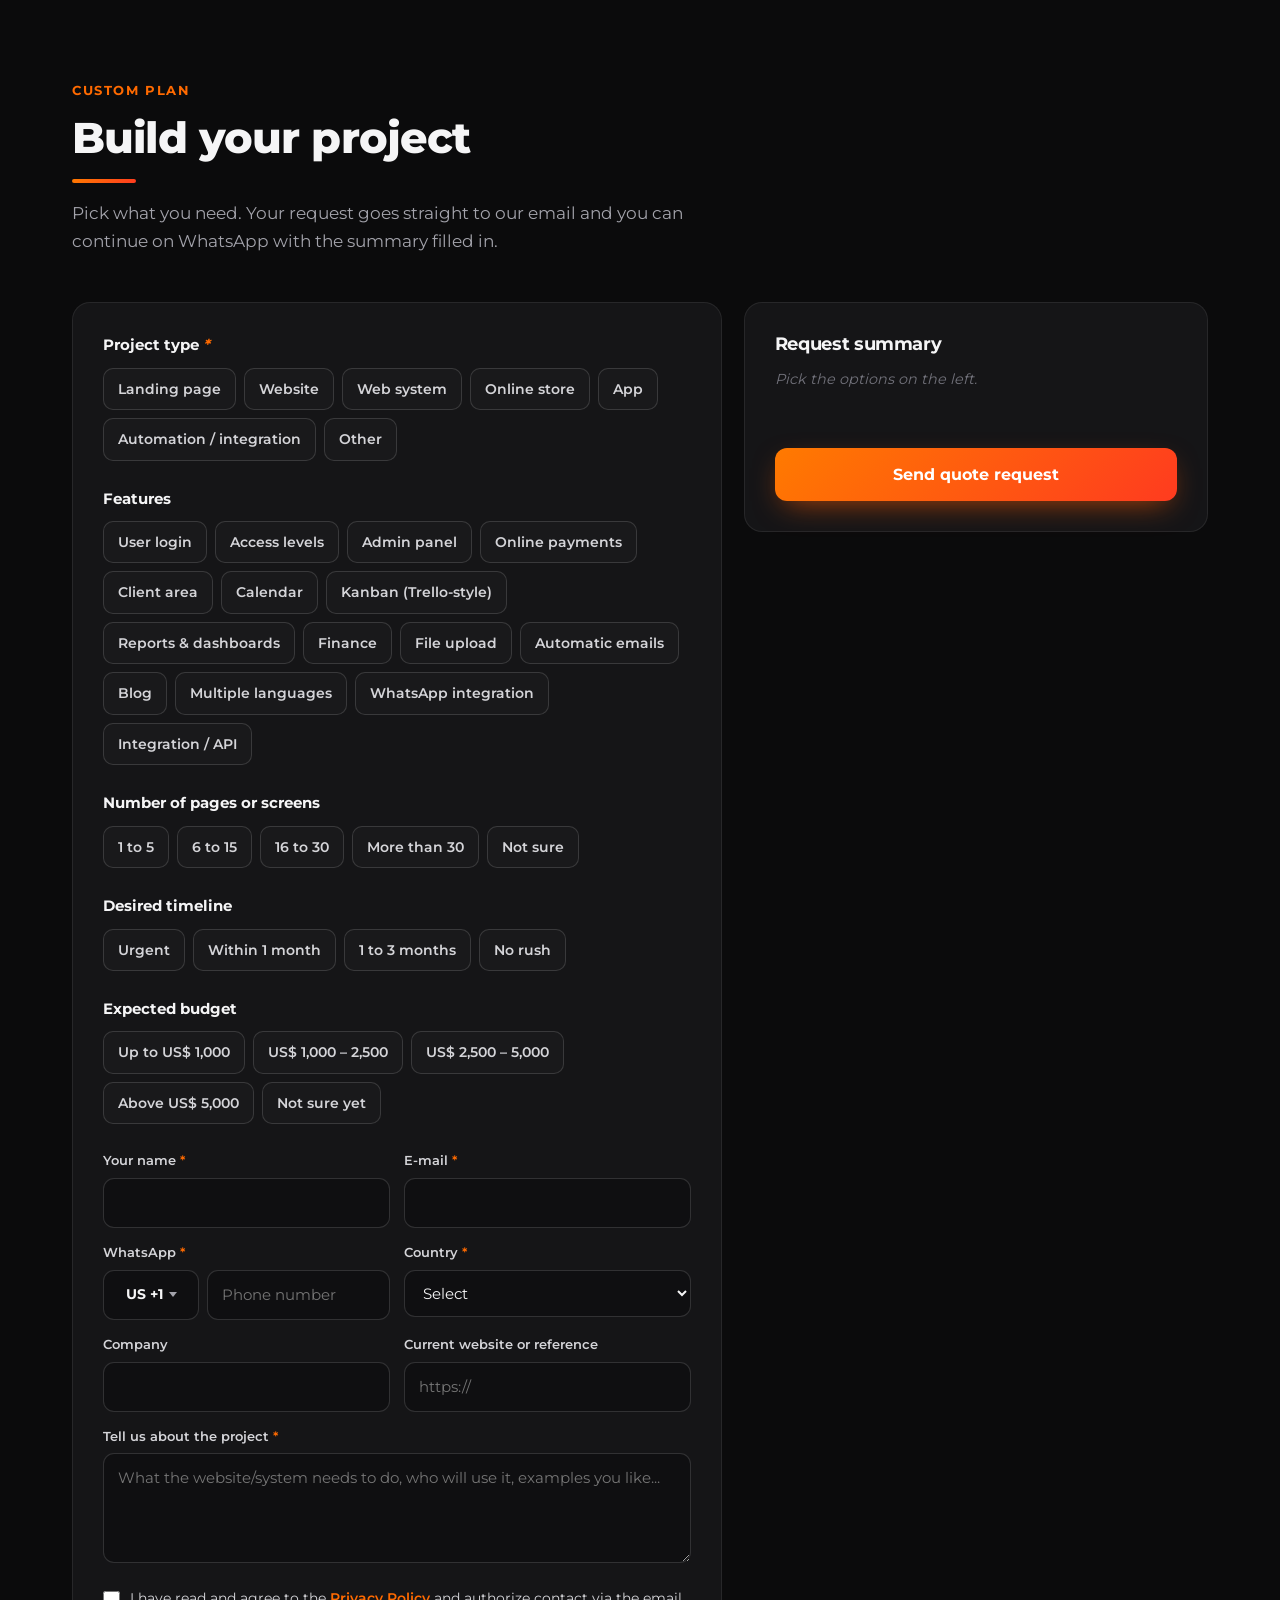
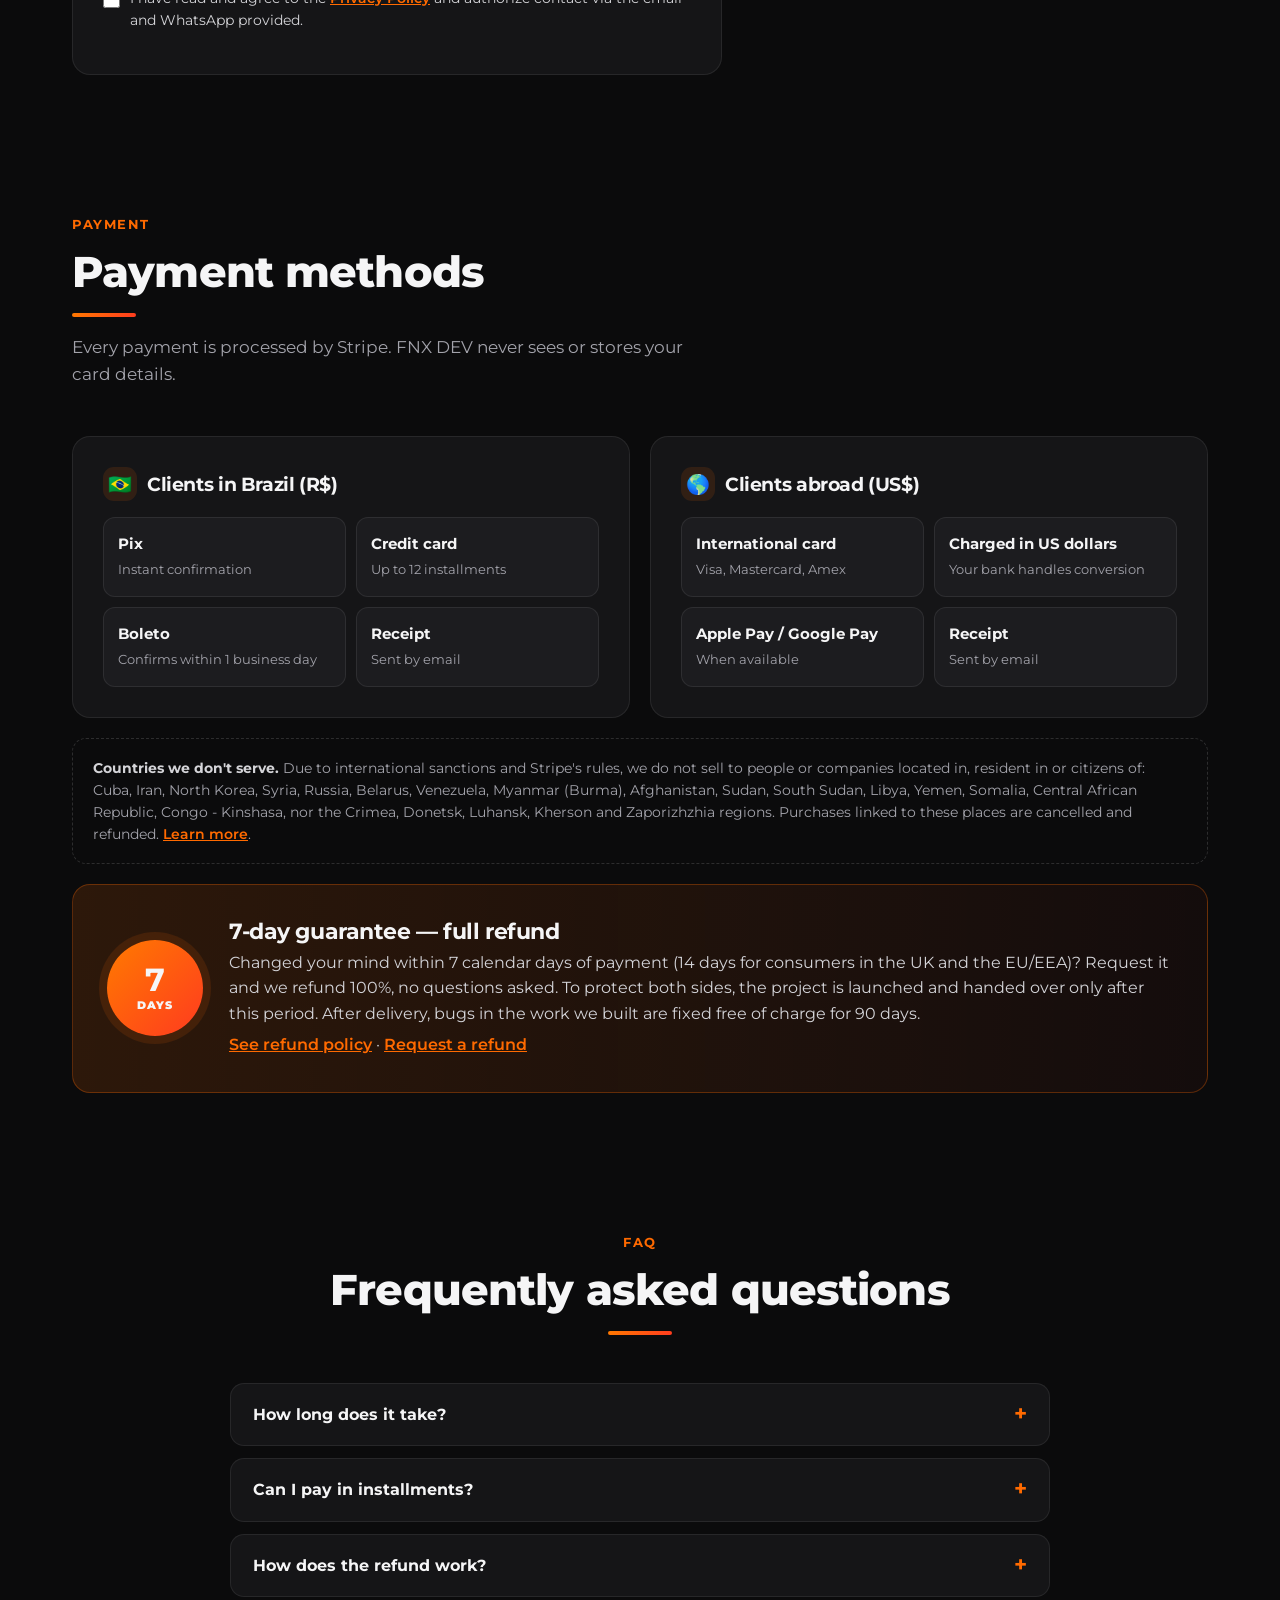
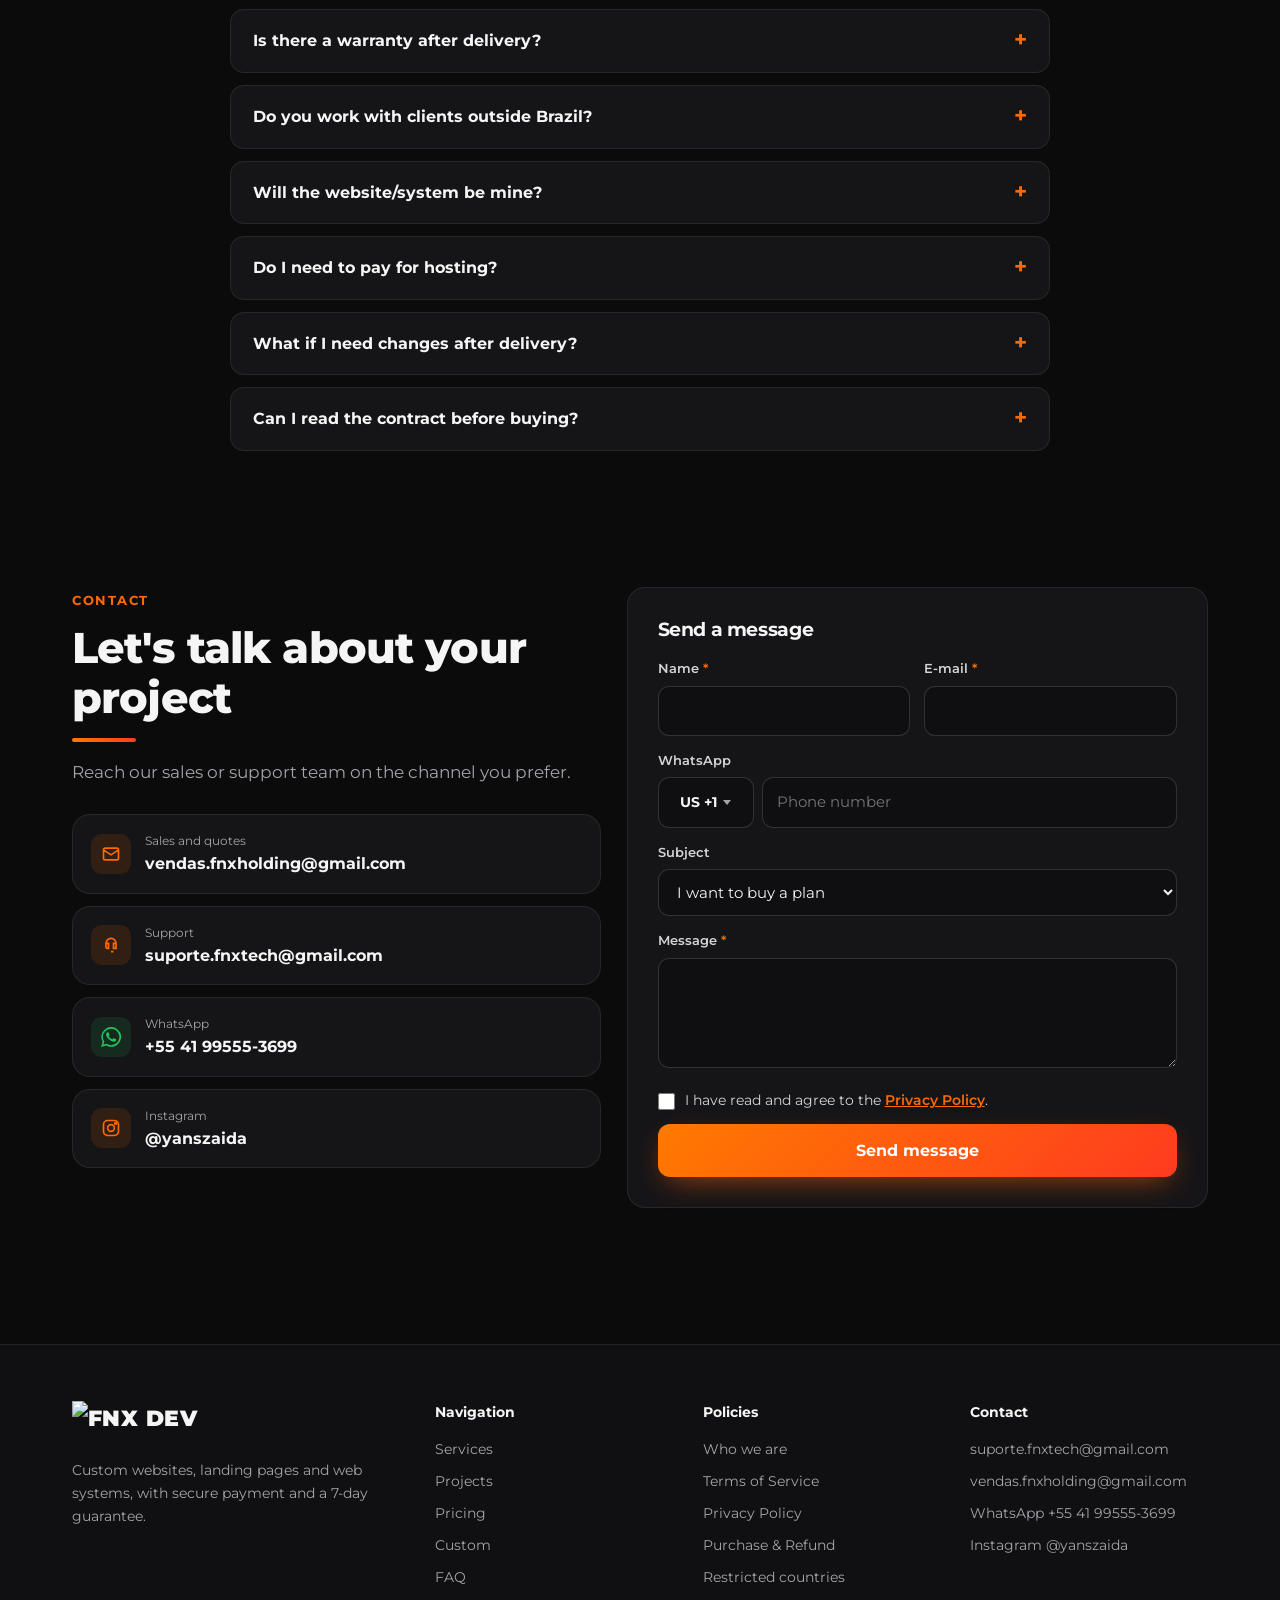
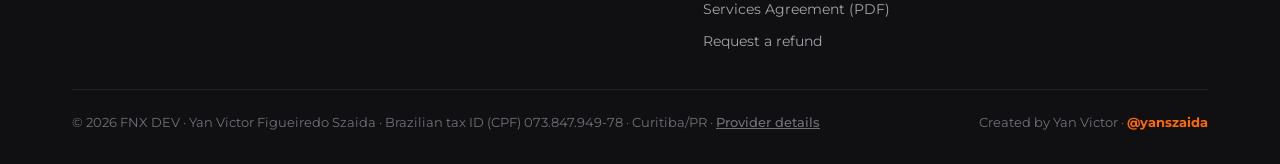
==== commit 377b0623: "Contrato v1.0 PT/EN, aceite obrigatorio, garantia 90 dias e pagina de reembolso" ====
--- a/public/index.html
+++ b/public/index.html
@@ -523,6 +523,7 @@
           <tr><td data-en="User login and access levels">Login de usuários e níveis de acesso</td><td class="n">—</td><td class="n">—</td><td class="n">—</td><td class="y">✓</td></tr>
           <tr><td data-en="Cloud database and reports">Banco de dados na nuvem e relatórios</td><td class="n">—</td><td class="n">—</td><td class="n">—</td><td class="y">✓</td></tr>
           <tr><td data-en="Revision rounds">Rodadas de revisão</td><td>1</td><td>2</td><td>2</td><td>3</td></tr>
+          <tr><td data-en="Bug warranty after delivery">Garantia contra bugs após a entrega</td><td data-en="90 days">90 dias</td><td data-en="90 days">90 dias</td><td data-en="90 days">90 dias</td><td data-en="90 days">90 dias</td></tr>
           <tr><td data-en="Support after delivery">Suporte após a entrega</td><td data-en="7 days">7 dias</td><td data-en="15 days">15 dias</td><td data-en="30 days">30 dias</td><td data-en="30 days">30 dias</td></tr>
           <tr><td data-en="Estimated delivery">Prazo estimado</td><td data-en="10 business days">10 dias úteis</td><td data-en="15 business days">15 dias úteis</td><td data-en="25 business days">25 dias úteis</td><td data-en="30 business days">30 dias úteis</td></tr>
         </tbody>
@@ -544,7 +545,7 @@
       <div class="card step reveal"><div class="num">1</div><h3 data-en="Email confirmation">Confirmação por e-mail</h3><p data-en="You get the Stripe receipt and an email from FNX DEV with your order summary.">Você recebe o recibo da Stripe e um e-mail da FNX DEV com o resumo do pedido.</p></div>
       <div class="card step reveal"><div class="num">2</div><h3 data-en="Contact within 1 business day">Contato em até 1 dia útil</h3><p data-en="We reach out by WhatsApp or email to go over the briefing and send the contract.">Entramos em contato por WhatsApp ou e-mail para alinhar o briefing e enviar o contrato.</p></div>
       <div class="card step reveal"><div class="num">3</div><h3 data-en="Development">Desenvolvimento</h3><p data-en="You follow partial previews and request changes within your plan's revision rounds.">Você acompanha as prévias e pede ajustes dentro das rodadas de revisão do plano.</p></div>
-      <div class="card step reveal"><div class="num">4</div><h3 data-en="Launch and support">Entrega e suporte</h3><p data-en="After the 7-day guarantee period, we launch the project, hand over access and keep supporting you.">Após o período de garantia de 7 dias, publicamos o projeto, entregamos os acessos e seguimos com suporte.</p></div>
+      <div class="card step reveal"><div class="num">4</div><h3 data-en="Launch and warranty">Entrega e garantia</h3><p data-en="After the cancellation period, we launch the project and hand over access. Once you approve the delivery, bugs are fixed free of charge for 90 days.">Após o prazo de desistência, publicamos o projeto e entregamos os acessos. Com a sua aprovação, começa a garantia de 90 dias contra bugs.</p></div>
     </div>
   </div>
 </section>
@@ -684,8 +685,8 @@
       <div class="seal"><div><b>7</b><small data-en="DAYS">DIAS</small></div></div>
       <div>
         <h3 data-en="7-day guarantee — full refund">Garantia de 7 dias — reembolso integral</h3>
-        <p data-en="Changed your mind within 7 calendar days of payment? Just email us and we refund 100%, no questions asked. To protect both sides, the project is launched and handed over only after this period.">Desistiu em até 7 dias corridos depois do pagamento? É só pedir por e-mail e devolvemos 100% do valor, sem precisar justificar. Para proteger os dois lados, a publicação e a entrega do projeto acontecem só depois desse prazo.</p>
-        <p style="margin-top:6px"><a class="inline-link" href="politicas.html#reembolso" data-en-href="policies.html#refund" data-en="See refund policy">Ver política de reembolso</a></p>
+        <p data-en="Changed your mind within 7 calendar days of payment (14 days for consumers in the UK and the EU/EEA)? Request it and we refund 100%, no questions asked. To protect both sides, the project is launched and handed over only after this period. After delivery, bugs in the work we built are fixed free of charge for 90 days.">Desistiu em até 7 dias corridos depois do pagamento (14 dias para consumidores do Reino Unido e da UE)? É só pedir e devolvemos 100% do valor, sem precisar justificar. Para proteger os dois lados, a publicação e a entrega acontecem só depois desse prazo. E depois da entrega, erros do que desenvolvemos são corrigidos sem custo por 90 dias.</p>
+        <p style="margin-top:6px"><a class="inline-link" href="politicas.html#reembolso" data-en-href="policies.html#refund" data-en="See refund policy">Ver política de reembolso</a> · <a class="inline-link" href="reembolso.html" data-en="Request a refund">Solicitar reembolso</a></p>
       </div>
     </div>
   </div>
@@ -702,12 +703,13 @@
     <div class="faq reveal">
       <details><summary data-en="How long does it take?">Quanto tempo leva para ficar pronto?</summary><p data-en="Landing pages take up to 10 business days, Starter up to 15, Business up to 25 and Web System up to 30, counted from when we receive the briefing and content (text, images, logo).">Landing pages levam até 10 dias úteis, Starter até 15, Business até 25 e Sistema Web até 30, contados a partir do recebimento do briefing e dos conteúdos (textos, imagens, logo).</p></details>
       <details><summary data-en="Can I pay in installments?">Posso parcelar?</summary><p data-en="In Brazil, credit cards can be split into up to 12 installments at checkout. For the Custom plan, payment can be split by milestones, agreed in the quote.">Sim. No Brasil, o cartão de crédito pode ser parcelado em até 12x direto no checkout. No Plano Personalizado, o pagamento pode ser dividido por etapas, combinado no orçamento.</p></details>
-      <details><summary data-en="How does the 7-day refund work?">Como funciona o reembolso de 7 dias?</summary><p data-en="If you change your mind within 7 calendar days of payment, email suporte.fnxtech@gmail.com with the email used at checkout and we refund 100% via the original payment method. During this period we work on the briefing and first drafts; launch and handover happen only after it ends.">Se você desistir em até 7 dias corridos depois do pagamento, basta enviar um e-mail para suporte.fnxtech@gmail.com com o e-mail usado na compra. Devolvemos 100% pelo mesmo meio de pagamento. Nesse período fazemos o briefing e as primeiras prévias; a publicação e a entrega dos arquivos acontecem só depois que o prazo termina.</p></details>
+      <details><summary data-en="How does the refund work?">Como funciona o reembolso?</summary><p data-en="You can cancel within 7 calendar days of payment (14 days for consumers in the UK and the EU/EEA) and get 100% back via the original payment method. Use the Request a refund page: you get a reference number right away. During this period we work on the briefing and first drafts; launch and handover happen only after it ends.">Você pode desistir em até 7 dias corridos depois do pagamento (14 dias para consumidores do Reino Unido e da UE) e recebe 100% de volta pelo mesmo meio de pagamento. Use a página <a href="reembolso.html">Solicitar reembolso</a>: você recebe um número de protocolo na hora. Nesse período fazemos o briefing e as primeiras prévias; a publicação e a entrega acontecem só depois que o prazo termina.</p></details>
+      <details><summary data-en="Is there a warranty after delivery?">Tem garantia depois da entrega?</summary><p data-en="Yes. When we deliver, you receive an approval link. From your approval, bugs and errors in the work we built are fixed free of charge for 90 days. New features and content changes are quoted separately.">Sim. Na entrega você recebe um link de aprovação. A partir da sua aprovação, erros e bugs do que desenvolvemos são corrigidos sem custo por 90 dias. Novas funcionalidades e mudanças de conteúdo são orçadas à parte.</p></details>
       <details><summary data-en="Do you work with clients outside Brazil?">Atendem clientes fora do Brasil?</summary><p data-en="Yes. Clients abroad pay in US dollars with an international card. The exception is the sanctioned countries and regions listed in the payment section.">Sim. Clientes no exterior pagam em dólar com cartão internacional. A exceção são os países e regiões sob sanções internacionais listados na seção de pagamento.</p></details>
       <details><summary data-en="Will the website/system be mine?">O site/sistema fica no meu nome?</summary><p data-en="Yes. Domain and hosting accounts can be in your name. After full payment you receive the access and project files, as set out in the contract.">Sim. Domínio e contas de hospedagem podem ficar no seu nome. Após a quitação, você recebe os acessos e os arquivos do projeto, conforme o contrato.</p></details>
       <details><summary data-en="Do I need to pay for hosting?">Preciso pagar hospedagem?</summary><p data-en="Many projects run on Cloudflare's free plan. Domain names and paid third-party services are paid by the client, and we recommend the cheapest option for your case.">Muitos projetos rodam no plano gratuito da Cloudflare. Domínio (.com, .com.br) e serviços pagos de terceiros são por conta do cliente, e indicamos a opção mais barata para o seu caso.</p></details>
       <details><summary data-en="What if I need changes after delivery?">E se eu precisar de mudanças depois da entrega?</summary><p data-en="Adjustments during your plan's support period are included. After that, we offer monthly maintenance or on-demand quotes.">Ajustes dentro do período de suporte do plano estão inclusos. Depois disso, oferecemos manutenção mensal ou orçamento por demanda.</p></details>
-      <details><summary data-en="When do I receive the contract?">Quando recebo o contrato?</summary><p data-en="The service agreement is emailed after payment is confirmed, with your details and the scope of the plan you bought.">O contrato de prestação de serviços é enviado por e-mail após a confirmação do pagamento, com seus dados e o escopo do plano contratado.</p></details>
+      <details><summary data-en="Can I read the contract before buying?">Posso ler o contrato antes de comprar?</summary><p data-en="Yes: <a href='/assets/contrato/contrato-fnx-dev-v1-en.pdf' target='_blank'>Services Agreement (PDF)</a>. You accept it at checkout, and after payment you receive a copy by email with your details and the order number.">Sim: <a href="/assets/contrato/contrato-fnx-dev-v1-pt.pdf" target="_blank">Contrato de Prestação de Serviços (PDF)</a>. Você aceita no checkout e, após o pagamento, recebe uma cópia por e-mail com seus dados e o número do pedido.</p></details>
     </div>
   </div>
 </section>
@@ -738,7 +740,7 @@
             <option value="Quero contratar um plano" data-en="I want to buy a plan">Quero contratar um plano</option>
             <option value="Orçamento personalizado" data-en="Custom quote">Orçamento personalizado</option>
             <option value="Suporte de um projeto" data-en="Project support">Suporte de um projeto</option>
-            <option value="Reembolso / cancelamento" data-en="Refund / cancellation">Reembolso / cancelamento</option>
+            <option value="Reembolso / cancelamento" data-en="Refund / cancellation (or use the Request a refund page)">Reembolso / cancelamento (ou use a página Solicitar reembolso)</option>
             <option value="Privacidade / LGPD" data-en="Privacy / my data">Privacidade / meus dados (LGPD)</option>
             <option value="Outro assunto" data-en="Other">Outro assunto</option>
           </select>
@@ -774,7 +776,8 @@
           <li><a href="politicas.html#privacidade" data-en-href="policies.html#privacy" data-en="Privacy Policy">Política de Privacidade (LGPD)</a></li>
           <li><a href="politicas.html#reembolso" data-en-href="policies.html#refund" data-en="Purchase &amp; Refund">Compra e Reembolso</a></li>
           <li><a href="politicas.html#paises" data-en-href="policies.html#countries" data-en="Restricted countries">Países não atendidos</a></li>
-          <li><a href="politicas.html#contrato" data-en-href="policies.html#contract" data-en="Contract">Contrato</a></li>
+          <li><a href="/assets/contrato/contrato-fnx-dev-v1-pt.pdf" data-en-href="/assets/contrato/contrato-fnx-dev-v1-en.pdf" target="_blank" data-en="Services Agreement (PDF)">Contrato (PDF)</a></li>
+          <li><a href="reembolso.html" data-en="Request a refund">Solicitar reembolso</a></li>
         </ul>
       </div>
       <div>
@@ -825,9 +828,9 @@
 
       <div class="pane" data-pane="2">
         <div class="review" id="co-review"></div>
-        <label class="chk"><input type="checkbox" name="ac_termos" required> <span data-en="I have read and accept the <a href='policies.html#terms' target='_blank'>Terms of Service</a> and the <a href='policies.html#refund' target='_blank'>Purchase &amp; Refund Policy</a>, including the 7-day guarantee and that launch/handover happen after that period.">Li e aceito os <a href="politicas.html#termos" target="_blank">Termos de Uso e Serviço</a> e a <a href="politicas.html#reembolso" target="_blank">Política de Compra e Reembolso</a>, incluindo a garantia de 7 dias e que a publicação/entrega ocorre após esse prazo.</span></label>
+        <label class="chk"><input type="checkbox" name="ac_termos" required> <span data-en="I have read and accept the <a href='policies.html#terms' target='_blank'>Terms of Service</a> and the <a href='policies.html#refund' target='_blank'>Purchase &amp; Refund Policy</a>, including the cancellation period (7 days, or 14 days for consumers in the UK and the EU/EEA) and that launch/handover happen after it.">Li e aceito os <a href="politicas.html#termos" target="_blank">Termos de Uso e Serviço</a> e a <a href="politicas.html#reembolso" target="_blank">Política de Compra e Reembolso</a>, incluindo o prazo de desistência (7 dias, ou 14 dias para consumidores do Reino Unido e da UE) e que a publicação/entrega ocorre após esse prazo.</span></label>
         <label class="chk"><input type="checkbox" name="ac_privacidade" required> <span data-en="I have read and accept the <a href='policies.html#privacy' target='_blank'>Privacy Policy</a> and authorize the use of my data to deliver this service.">Li e aceito a <a href="politicas.html#privacidade" target="_blank">Política de Privacidade</a> e autorizo o uso dos meus dados para executar este serviço.</span></label>
-        <label class="chk"><input type="checkbox" name="ac_contrato" required> <span data-en="I understand the service agreement will be emailed to me after payment and will govern the project.">Estou ciente de que o contrato de prestação de serviços será enviado ao meu e-mail após o pagamento e regerá o projeto.</span></label>
+        <label class="chk"><input type="checkbox" name="ac_contrato" required> <span data-en="I have read and accept the <a href='/assets/contrato/contrato-fnx-dev-v1-en.pdf' target='_blank'>Website Development Services Agreement (v1.0, PDF)</a>, which governs this project. A copy will be emailed to me.">Li e aceito o <a href="/assets/contrato/contrato-fnx-dev-v1-pt.pdf" target="_blank">Contrato de Prestação de Serviços (v1.0, PDF)</a>, que rege este projeto. Uma cópia será enviada ao meu e-mail.</span></label>
         <label class="chk"><input type="checkbox" name="ac_pais" required> <span data-en="I declare that I am not located in, resident in or a citizen of any <a href='policies.html#countries' target='_blank'>restricted country or region</a>, and that the information above is true.">Declaro que não estou localizado, não resido e não sou cidadão de nenhum <a href="politicas.html#paises" target="_blank">país ou região não atendida</a>, e que as informações acima são verdadeiras.</span></label>
         <div class="msg" id="co-msg2"></div>
         <div class="modal-actions">
@@ -857,24 +860,24 @@
 const PLANOS = [
   { id:'landing', brl:300, usd:150,
     pt:{nivel:'Simples', nome:'Landing Page', desc:'Uma página de alta conversão para divulgar um produto, serviço ou evento.',
-        itens:['1 página responsiva','Formulário + botão de WhatsApp','SEO básico','Publicação com domínio configurado','1 rodada de revisão','Suporte de 7 dias']},
+        itens:['1 página responsiva','Formulário + botão de WhatsApp','SEO básico','Publicação com domínio configurado','1 rodada de revisão','Suporte de 7 dias','Garantia de 90 dias contra bugs']},
     en:{nivel:'Simple', nome:'Landing Page', desc:'A high-converting page to promote a product, service or event.',
-        itens:['1 responsive page','Form + WhatsApp button','Basic SEO','Deployment with domain setup','1 revision round','7 days of support']} },
+        itens:['1 responsive page','Form + WhatsApp button','Basic SEO','Deployment with domain setup','1 revision round','7 days of support','90-day bug warranty']} },
   { id:'starter', brl:600, usd:350,
     pt:{nivel:'Simples', nome:'Starter', desc:'Site profissional para pequenos negócios e profissionais liberais.',
-        itens:['Até 4 páginas','Design responsivo','Formulário com e-mail automático','SEO básico','2 rodadas de revisão','Suporte de 15 dias']},
+        itens:['Até 4 páginas','Design responsivo','Formulário com e-mail automático','SEO básico','2 rodadas de revisão','Suporte de 15 dias','Garantia de 90 dias contra bugs']},
     en:{nivel:'Simple', nome:'Starter', desc:'A professional website for small businesses and freelancers.',
-        itens:['Up to 4 pages','Responsive design','Form with automatic email','Basic SEO','2 revision rounds','15 days of support']} },
+        itens:['Up to 4 pages','Responsive design','Form with automatic email','Basic SEO','2 revision rounds','15 days of support','90-day bug warranty']} },
   { id:'business', brl:1000, usd:600, pop:true,
     pt:{nivel:'Avançado', nome:'Business', desc:'Site completo com painel para você editar e venda online integrada.',
-        itens:['Até 8 páginas','Painel administrativo','Pagamento online (checkout)','SEO técnico avançado','2 rodadas de revisão','Suporte de 30 dias']},
+        itens:['Até 8 páginas','Painel administrativo','Pagamento online (checkout)','SEO técnico avançado','2 rodadas de revisão','Suporte de 30 dias','Garantia de 90 dias contra bugs']},
     en:{nivel:'Advanced', nome:'Business', desc:'A complete website with an admin panel and built-in online sales.',
-        itens:['Up to 8 pages','Admin panel','Online payment (checkout)','Advanced technical SEO','2 revision rounds','30 days of support']} },
+        itens:['Up to 8 pages','Admin panel','Online payment (checkout)','Advanced technical SEO','2 revision rounds','30 days of support','90-day bug warranty']} },
   { id:'sistema', brl:1500, usd:1000,
     pt:{nivel:'Avançado', nome:'Sistema Web', desc:'Sistema de gestão enxuto, como os dos nossos projetos, com até 3 módulos.',
-        itens:['Login e níveis de acesso','Até 3 módulos (ex.: financeiro, agenda, Kanban)','Banco de dados na nuvem','Relatórios simples','3 rodadas de revisão','Suporte de 30 dias']},
+        itens:['Login e níveis de acesso','Até 3 módulos (ex.: financeiro, agenda, Kanban)','Banco de dados na nuvem','Relatórios simples','3 rodadas de revisão','Suporte de 30 dias','Garantia de 90 dias contra bugs']},
     en:{nivel:'Advanced', nome:'Web System', desc:'A lean management system like the ones in our projects, with up to 3 modules.',
-        itens:['Login and access levels','Up to 3 modules (e.g. finance, calendar, Kanban)','Cloud database','Simple reports','3 revision rounds','30 days of support']} },
+        itens:['Login and access levels','Up to 3 modules (e.g. finance, calendar, Kanban)','Cloud database','Simple reports','3 revision rounds','30 days of support','90-day bug warranty']} },
 ];
 const BLOQUEADOS = ['CU','IR','KP','SY','RU','BY','VE','MM','AF','SD','SS','LY','YE','SO','CF','CD'];
 const FAIXAS = {
